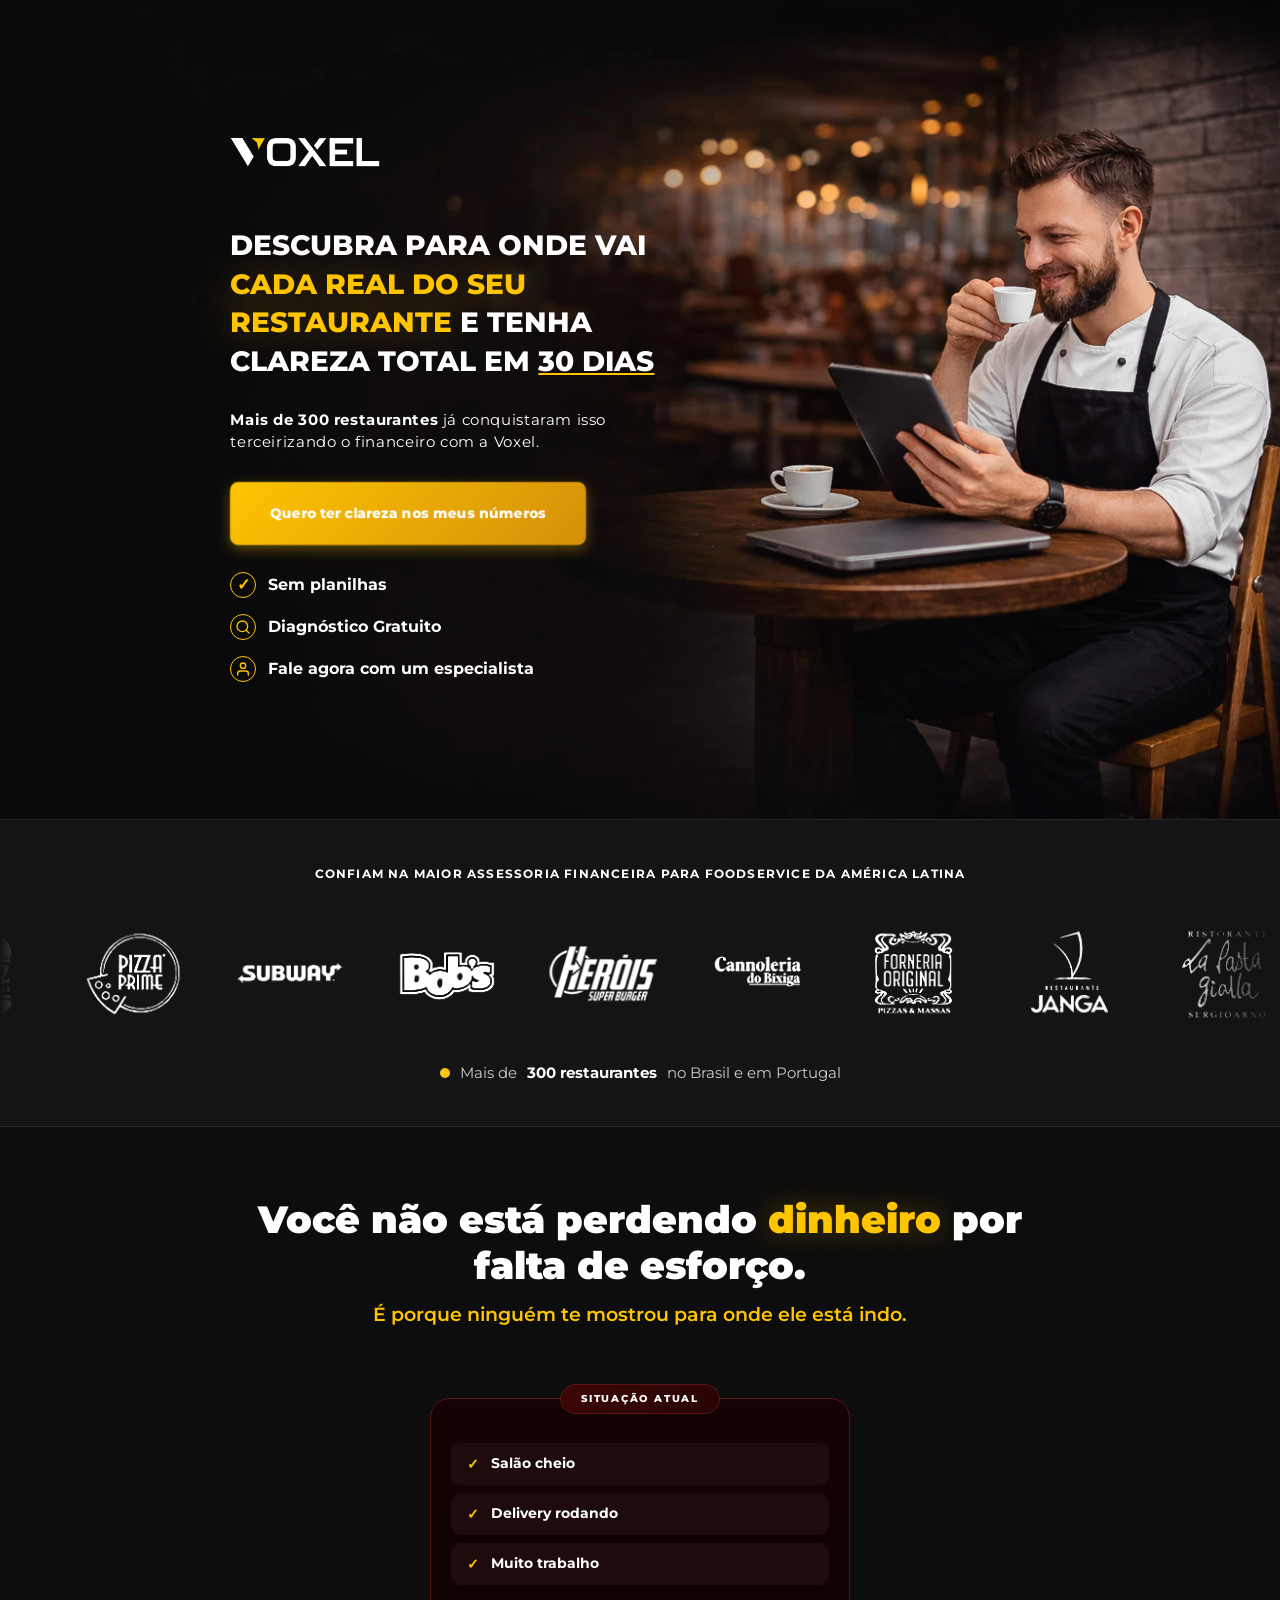
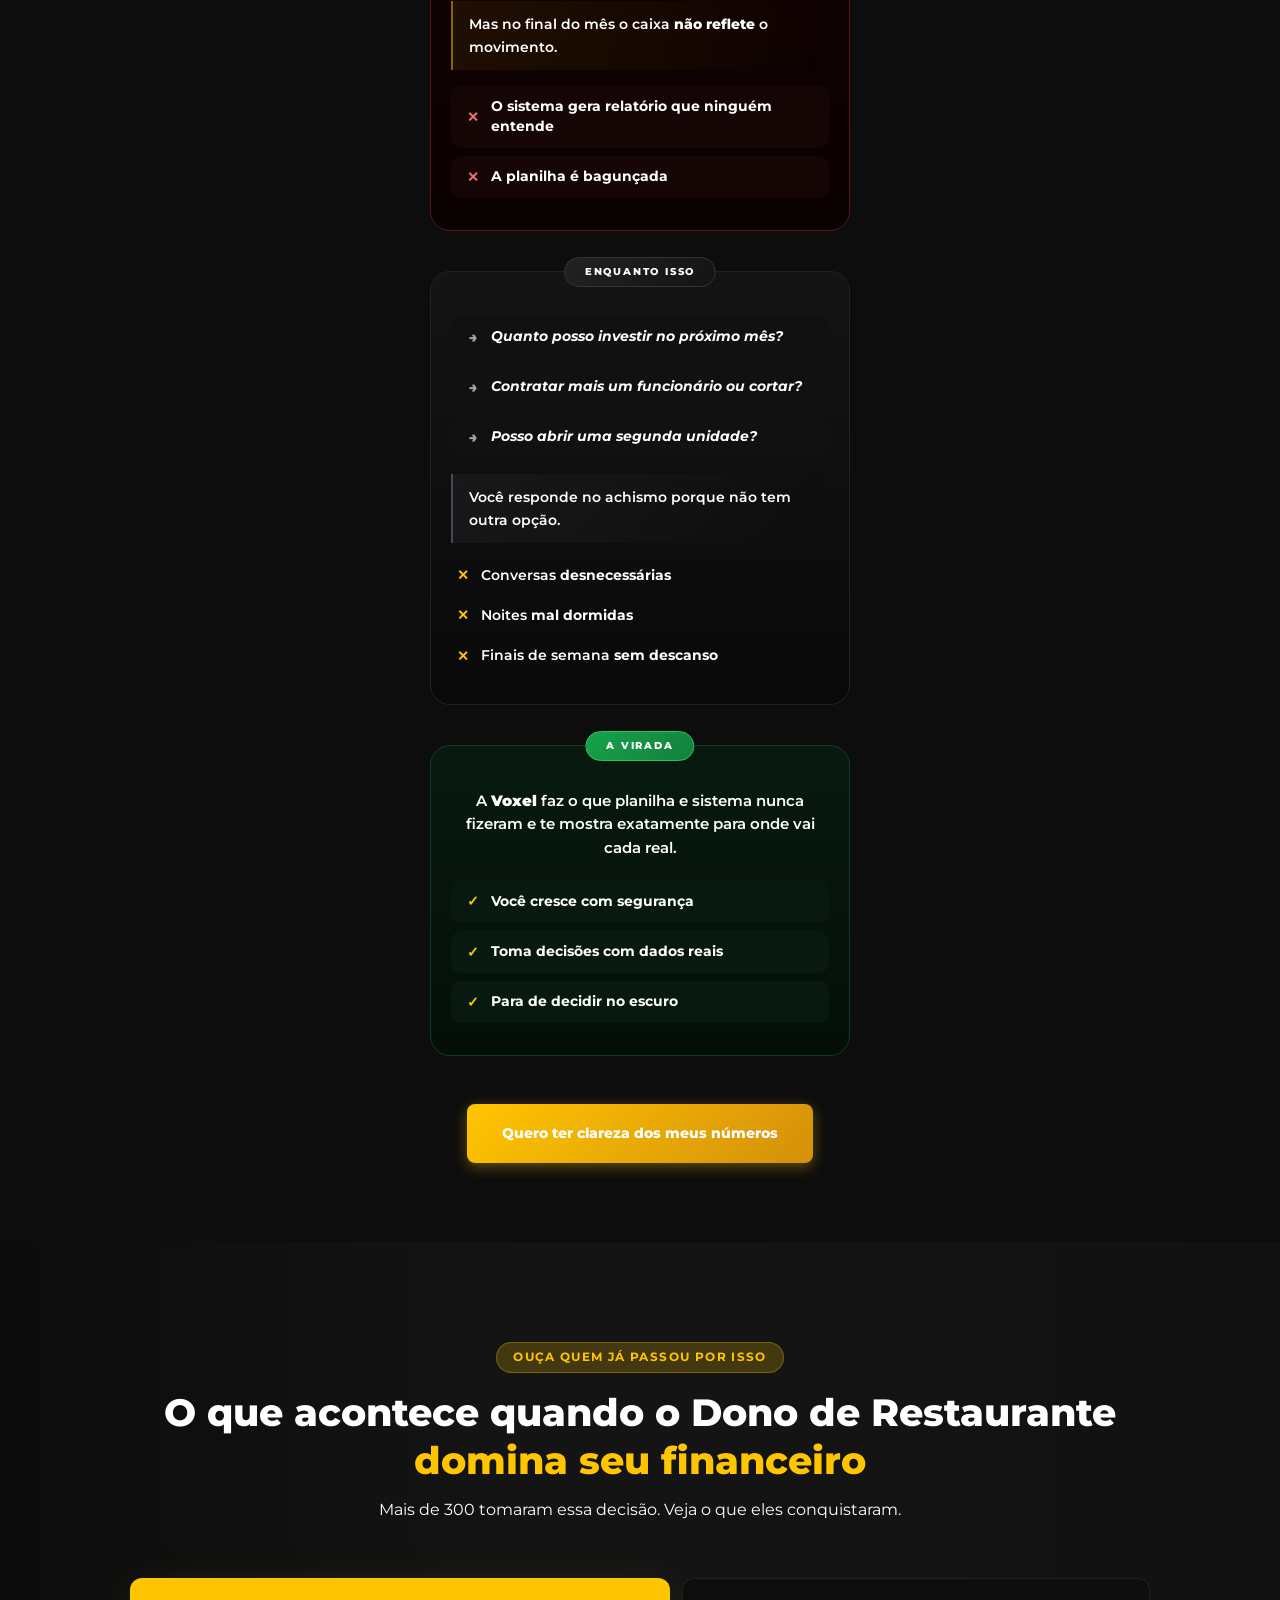
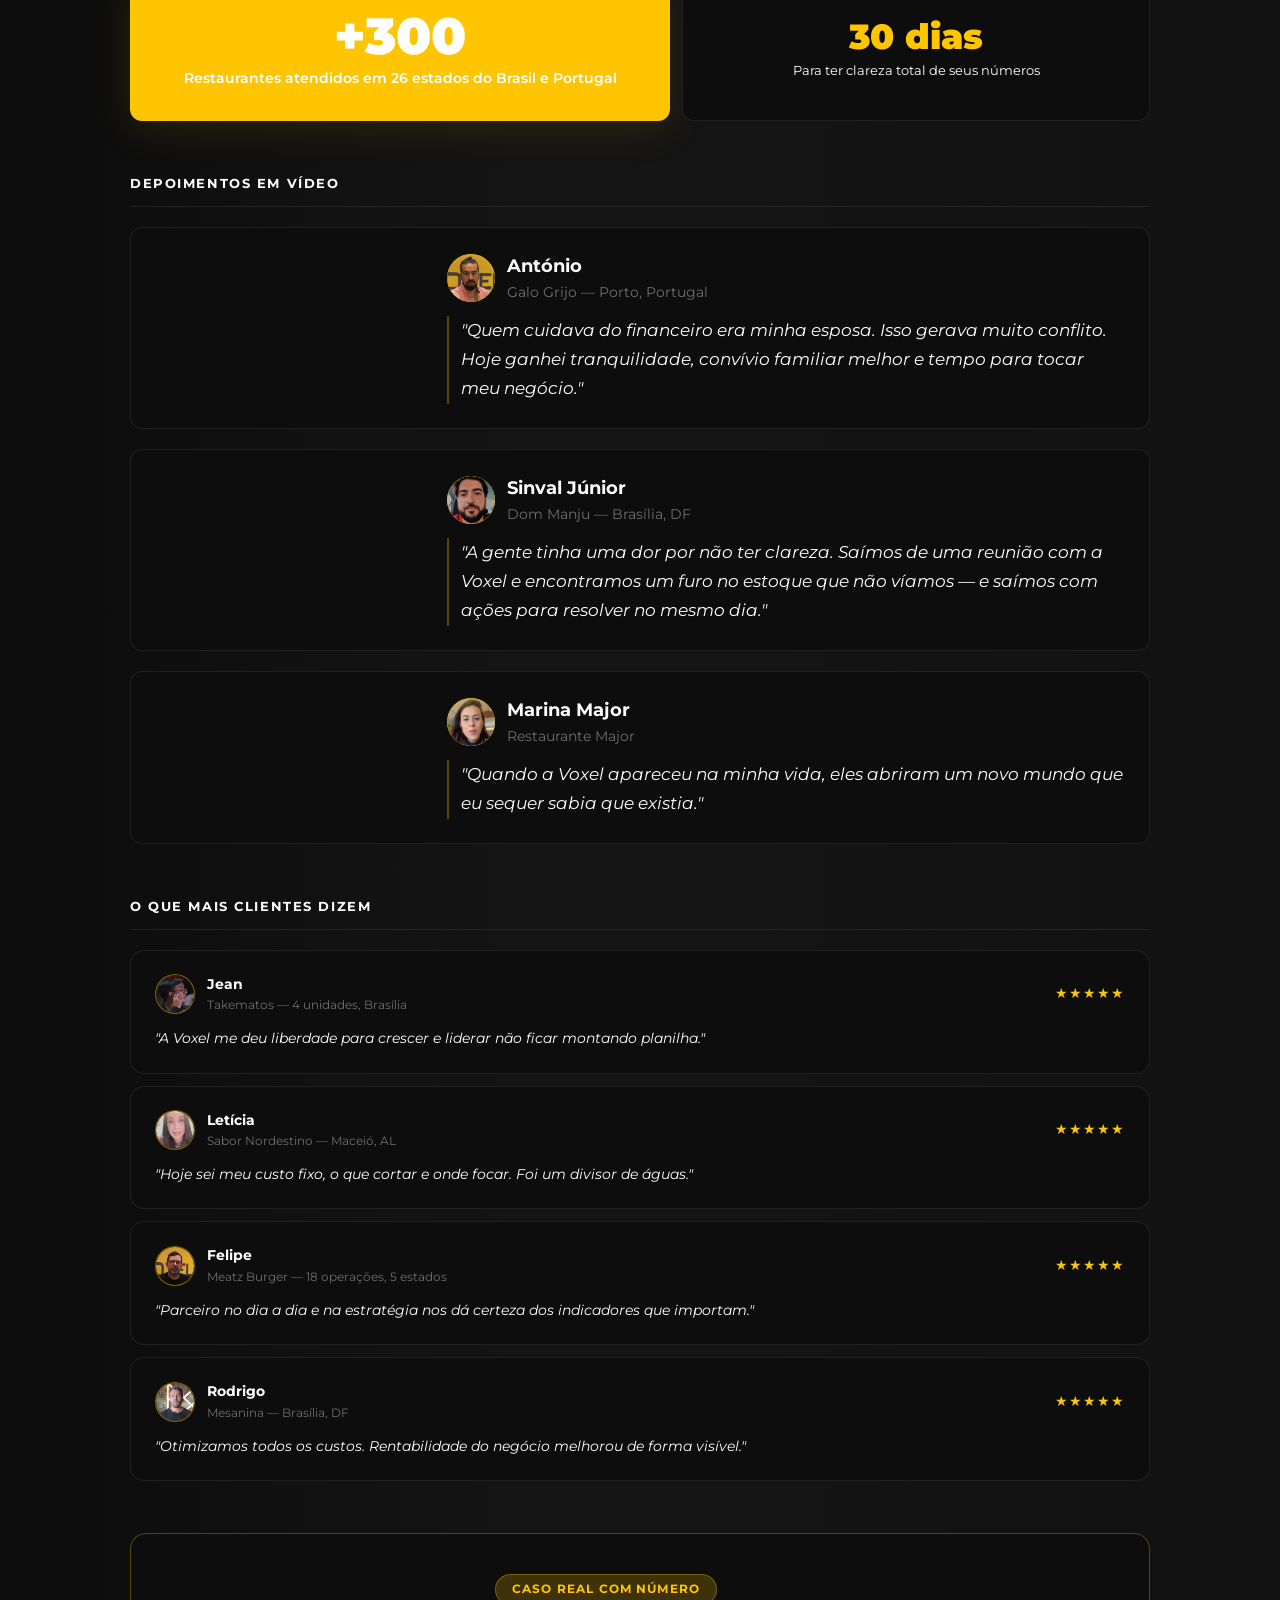
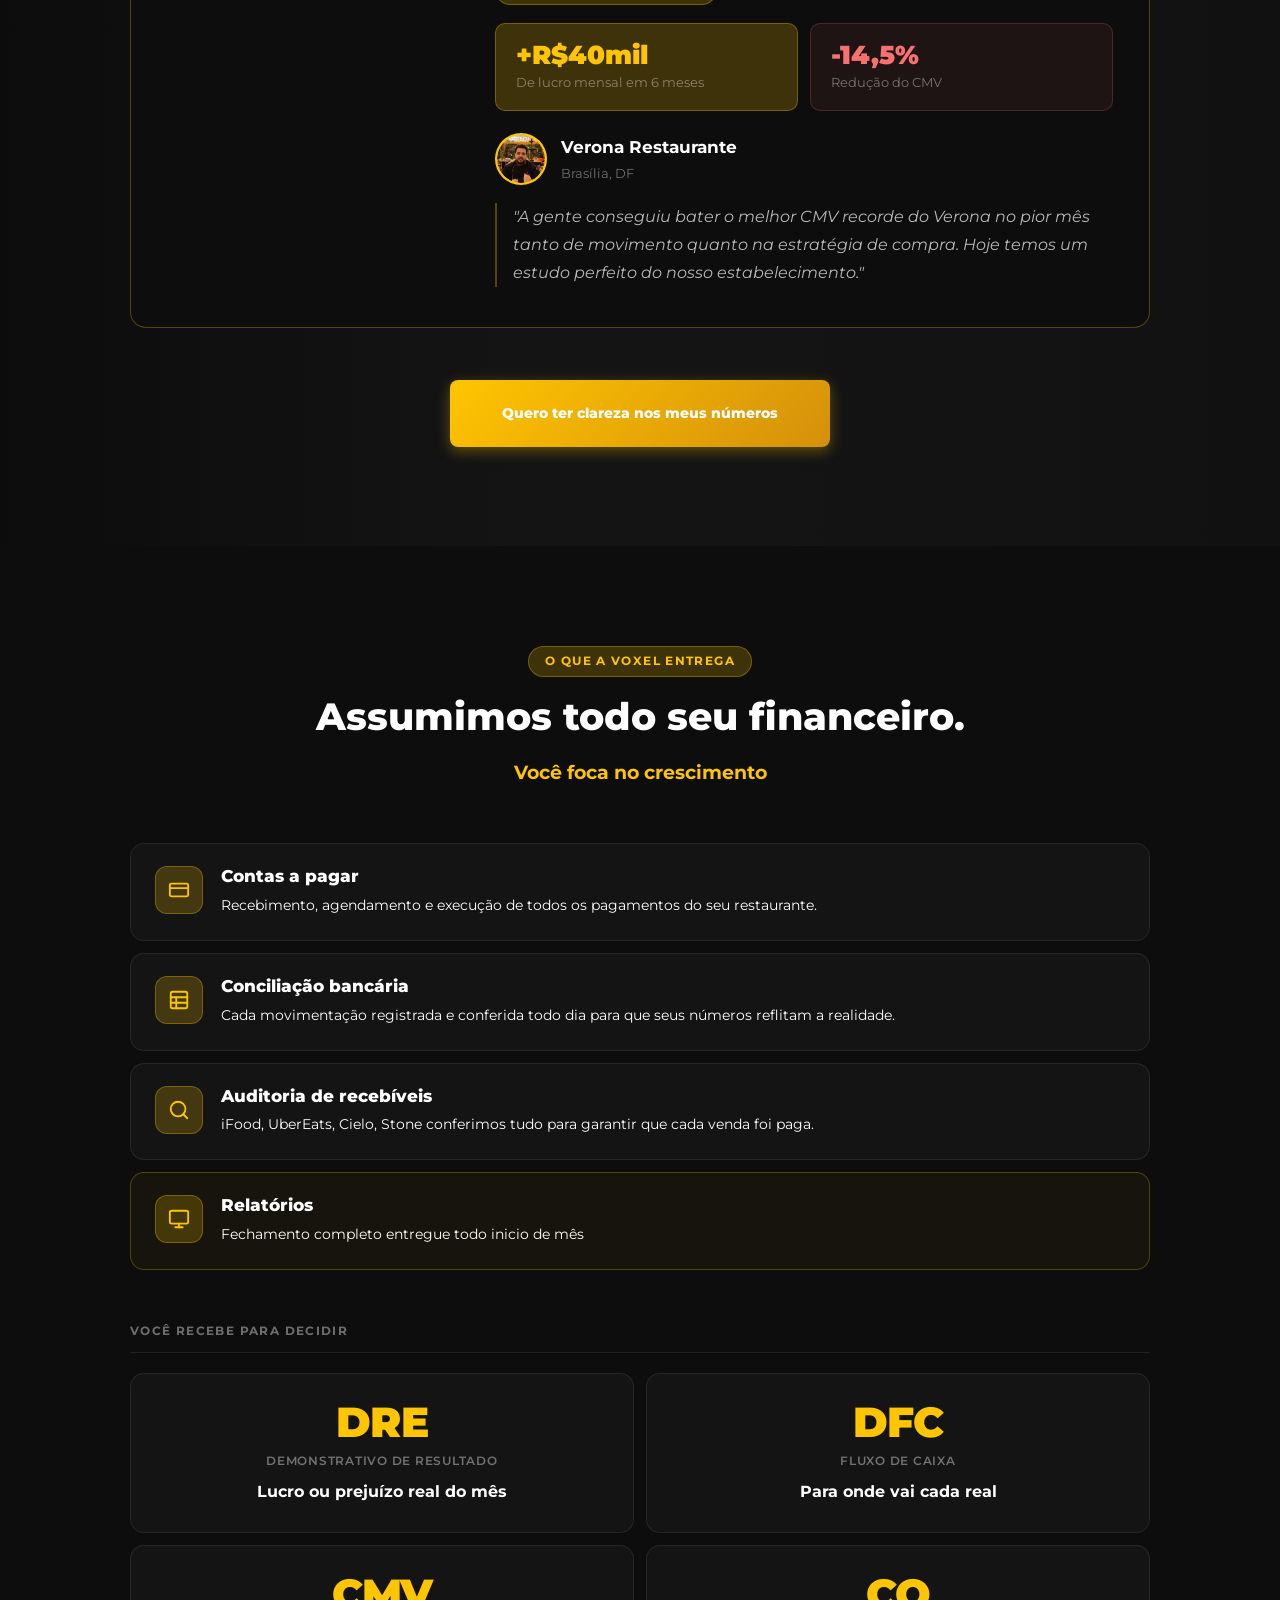
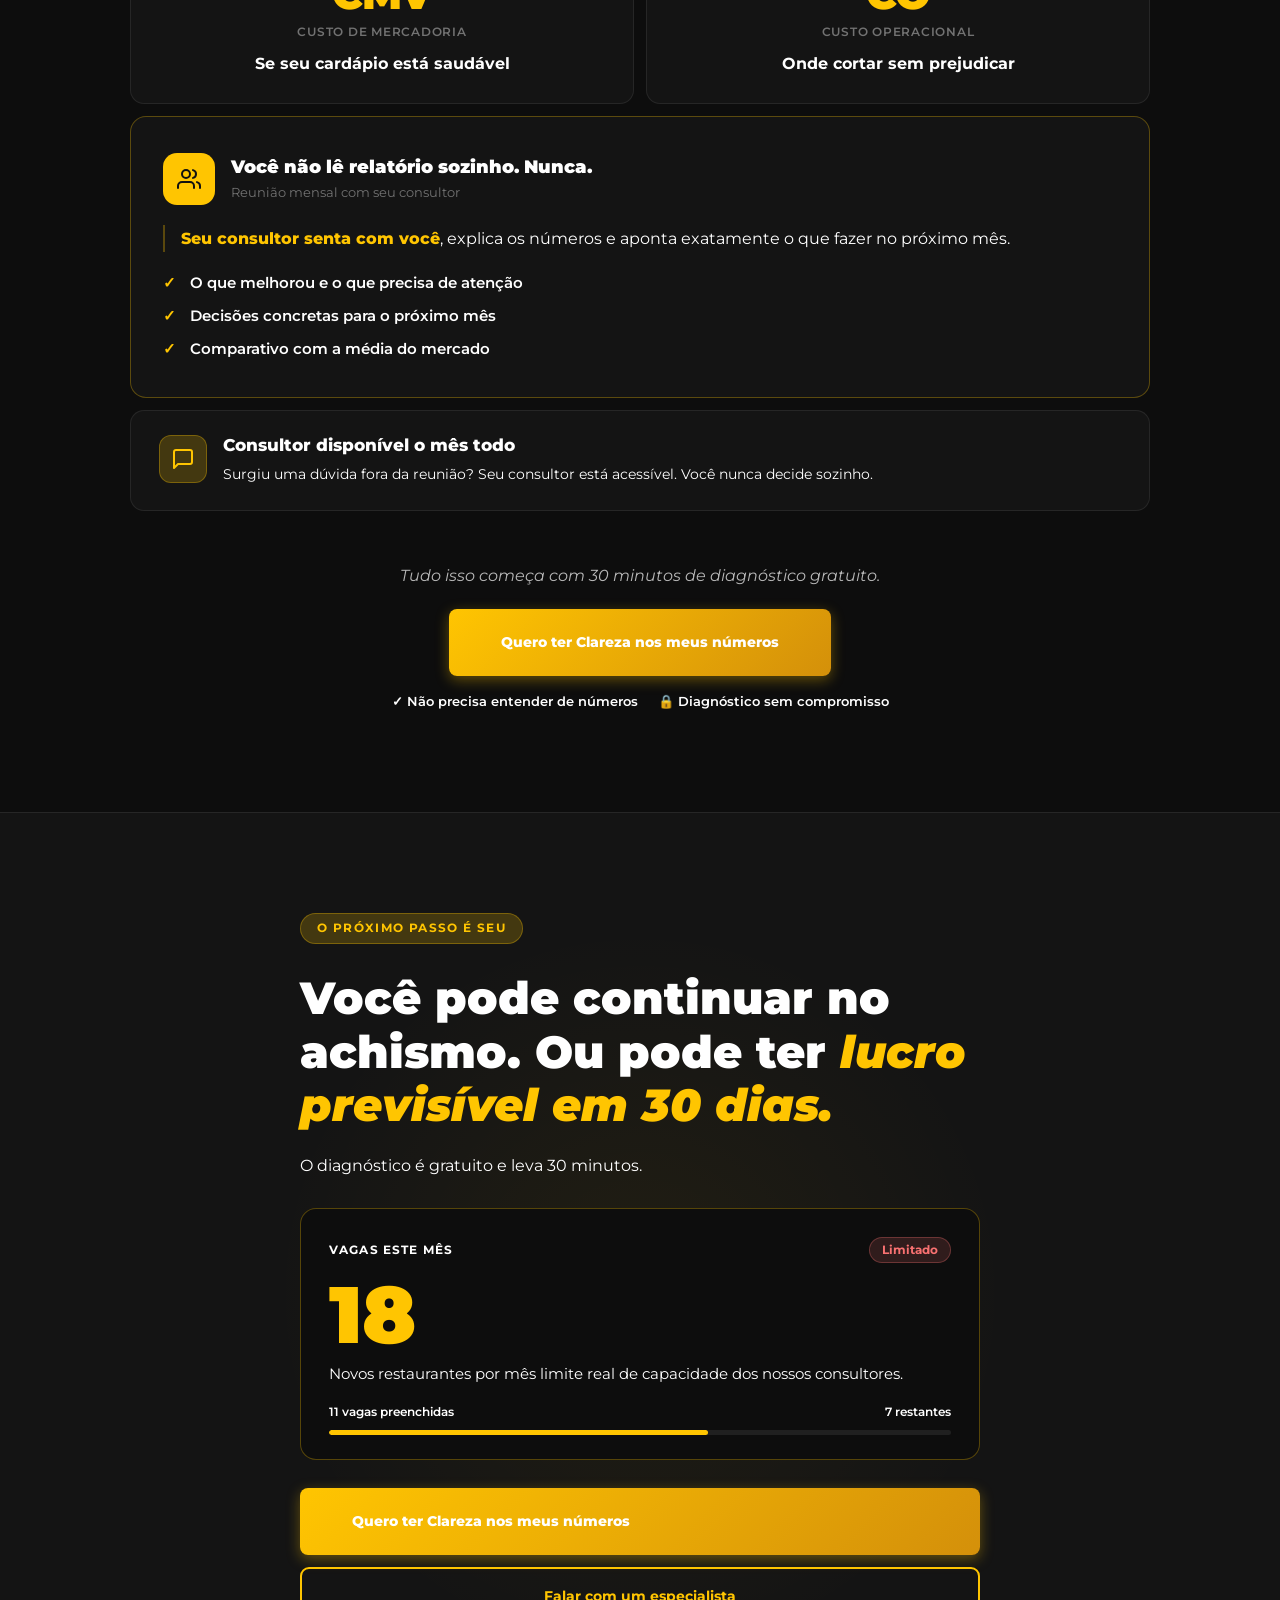
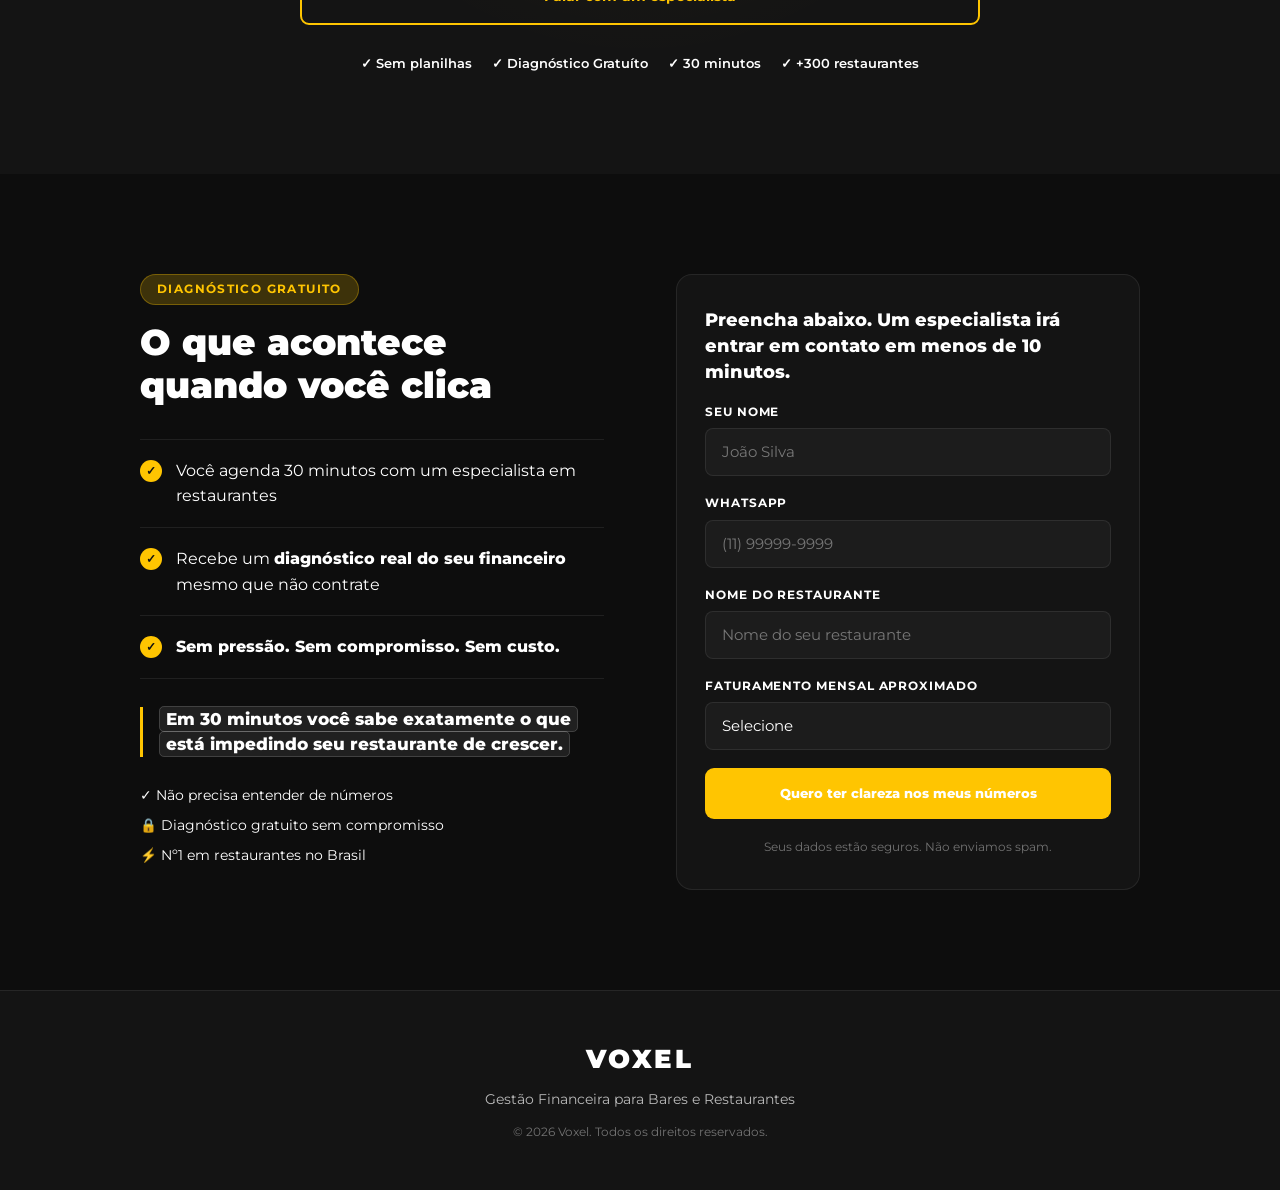
==== index.html @ 2ffe3c44 "Initial commit - Voxel landing page Landing page para gestão financeira de restaurantes com GTM, dat" ====
<!DOCTYPE html>
<html lang="pt-BR">

<head>
  <meta charset="UTF-8">
  <meta name="viewport" content="width=device-width, initial-scale=1.0">
  <title>Voxel - Gestão Financeira para Restaurantes</title>
  <meta name="description"
    content="Descubra para onde vai cada real do seu restaurante e tenha lucro previsível em 30 dias.">

  <!-- PERF: preconnect — avisa o browser antes de precisar das origens -->
  <link rel="preconnect" href="https://fonts.googleapis.com">
  <link rel="preconnect" href="https://fonts.gstatic.com" crossorigin>
  <link rel="preconnect" href="https://scripts.converteai.net">
  <link rel="preconnect" href="https://images.converteai.net">
  <link rel="preconnect" href="https://cdn.converteai.net">
  <link rel="preconnect" href="https://vt-h-1.b-cdn.net">

  <link rel="stylesheet" href="index.css">

  <!-- PERF: fonte fora do caminho crítico (não bloqueia render) -->
  <link rel="preload"
    href="https://fonts.googleapis.com/css2?family=Montserrat:wght@400;500;600;700;800;900&display=swap" as="style"
    onload="this.onload=null;this.rel='stylesheet'">
  <noscript>
    <link rel="stylesheet"
      href="https://fonts.googleapis.com/css2?family=Montserrat:wght@400;500;600;700;800;900&display=swap">
  </noscript>
  <!-- Google Tag Manager -->
  <script>(function(w,d,s,l,i){w[l]=w[l]||[];w[l].push({'gtm.start':
  new Date().getTime(),event:'gtm.js'});var f=d.getElementsByTagName(s)[0],
  j=d.createElement(s),dl=l!='dataLayer'?'&l='+l:'';j.async=true;j.src=
  'https://www.googletagmanager.com/gtm.js?id='+i+dl;f.parentNode.insertBefore(j,f);
  })(window,document,'script','dataLayer','GTM-WM8GT949');</script>
  <!-- End Google Tag Manager -->
</head>

<body>
  <!-- Google Tag Manager (noscript) -->
  <noscript><iframe src="https://www.googletagmanager.com/ns.html?id=GTM-WM8GT949"
  height="0" width="0" style="display:none;visibility:hidden"></iframe></noscript>
  <!-- End Google Tag Manager (noscript) -->

  <!-- Modal de Sucesso -->
  <div class="modal-sucesso" id="modal-sucesso">
    <div class="modal-sucesso__card">
      <div class="modal-sucesso__ico">✓</div>
      <h2 class="modal-sucesso__titulo">Envio concluído!</h2>
      <p class="modal-sucesso__msg">Seus dados foram enviados com sucesso.<br>Um especialista entrará em contato em menos de 10 minutos.</p>
      <button class="modal-sucesso__btn" id="modal-sucesso-fechar">Entendido</button>
    </div>
  </div>

  <!-- ============================================================
       DOBRA 1 — HERO
       ============================================================ -->
  <section class="hero" id="hero">
    <div class="hero__inner">
      <div class="hero__content">

        <img src="image/logo-voxel.webp" alt="Voxel" class="hero__logo" width="175" height="36" fetchpriority="high"
          loading="eager">

        <h1 class="hero__headline">
          DESCUBRA PARA ONDE VAI <span class="hero__headline--gold">CADA REAL DO SEU RESTAURANTE</span> E TENHA
          CLAREZA TOTAL EM <u style="text-decoration-color: var(--gold);">30 DIAS</u>


        </h1>

        <p class="hero__proof">
          <strong>Mais de 300 restaurantes</strong> já conquistaram isso
          terceirizando o financeiro com a Voxel.
        </p>

        <a href="#form" class="hero__cta" id="hero-cta">
          Quero ter clareza nos meus números</a>

        <ul class="hero__bullets">
          <li class="hero__bullet hero__bullet--check">
            <span class="hero__bullet-icon">✓</span>
            Sem planilhas
          </li>
          <li class="hero__bullet">
            <span class="hero__bullet-icon">
              <svg width="16" height="16" viewBox="0 0 24 24" fill="none" stroke="currentColor" stroke-width="2"
                stroke-linecap="round" stroke-linejoin="round">
                <circle cx="11" cy="11" r="8" />
                <line x1="21" y1="21" x2="16.65" y2="16.65" />
              </svg>
            </span>
            Diagnóstico Gratuito
          </li>
          <li class="hero__bullet">
            <span class="hero__bullet-icon">
              <svg width="16" height="16" viewBox="0 0 24 24" fill="none" stroke="currentColor" stroke-width="2"
                stroke-linecap="round" stroke-linejoin="round">
                <path d="M20 21v-2a4 4 0 0 0-4-4H8a4 4 0 0 0-4 4v2" />
                <circle cx="12" cy="7" r="4" />
              </svg>
            </span>
            Fale agora com um especialista
          </li>
        </ul>

      </div>
      <div class="hero__image-col" aria-hidden="true"></div>
    </div>
  </section>

  <!-- ============================================================
       LOGOS BAR — Scroll infinito
       ============================================================ -->
  <section class="logos-bar">
    <p class="logos-bar__label">Confiam na maior assessoria financeira para Foodservice da América latina</p>
    <div class="logos-tape">
      <div class="logos-tape__track" id="logoTrack">
        <div class="logos-tape__item"><img src="image/Logo - Meatz Burguer.webp" alt="Meatz Burguer" width="110" height="110"
            loading="lazy" decoding="async"></div>
        <div class="logos-tape__item"><img src="image/Logo - Pizza Prime.webp" alt="Pizza Prime" width="110" height="110"
            loading="lazy" decoding="async"></div>
        <div class="logos-tape__item"><img src="image/Logo - Subway.webp" alt="Subway" width="110" height="110" loading="lazy"
            decoding="async"></div>
        <div class="logos-tape__item"><img src="image/Logo - Bob´s.webp" alt="Bob's" width="110" height="110" loading="lazy"
            decoding="async"></div>
        <div class="logos-tape__item"><img src="image/Logo - Herois Burguer.webp" alt="Heróis Burguer" width="110" height="110"
            loading="lazy" decoding="async"></div>
        <div class="logos-tape__item"><img src="image/Logo - Cannoleria do Bixiga.webp" alt="Cannoleria do Bixiga" width="110"
            height="110" loading="lazy" decoding="async"></div>
        <div class="logos-tape__item"><img src="image/Logo - Forneria Original.webp" alt="Forneria Original" width="110"
            height="110" loading="lazy" decoding="async"></div>
        <div class="logos-tape__item"><img src="image/Logo - Janga.webp" alt="Janga" width="110" height="110" loading="lazy"
            decoding="async"></div>
        <div class="logos-tape__item"><img src="image/Logo - La pasta Gialla.webp" alt="La Pasta Gialla" width="110"
            height="110" loading="lazy" decoding="async"></div>
        <div class="logos-tape__item"><img src="image/Logo - Mirá.webp" alt="Mirá" width="110" height="110" loading="lazy"
            decoding="async"></div>
        <div class="logos-tape__item"><img src="image/Logo - Outros 500.webp" alt="Outros 500" width="110" height="110"
            loading="lazy" decoding="async"></div>
        <div class="logos-tape__item"><img src="image/Logo - QCB.webp" alt="QCB" width="110" height="110" loading="lazy"
            decoding="async"></div>
      </div>
    </div>
    <p class="pulse-stat">
      <span class="pulse-dot"></span>
      Mais de <strong>300 restaurantes</strong> no Brasil e em Portugal
    </p>
  </section>

  <script>
    (function () {
      const track = document.getElementById('logoTrack');
      if (!track) return;
      track.innerHTML += track.innerHTML;
      let pos = 0;
      const speed = 0.5;
      const halfWidth = track.scrollWidth / 2;
      function animate() {
        pos += speed;
        if (pos >= halfWidth) pos = 0;
        track.style.transform = 'translateX(-' + pos + 'px)';
        requestAnimationFrame(animate);
      }
      animate();
    })();
  </script>

  <!-- ============================================================
       DOBRA 2 — DOR
       ============================================================ -->
  <section class="dor" id="dor">
    <div class="wrap">

      <h2 class="dor__headline reveal">
        Você não está perdendo <span class="dor__headline--gold">dinheiro</span> por falta de esforço.
        <span class="dor__headline--sub">É porque ninguém te mostrou para onde ele está indo.</span>
      </h2>

      <div class="dor__cards-wrap">

        <div class="dor__card dor__card--problema reveal">
          <div class="dor__card-badge">Situação atual</div>
          <div class="dor__card-items">
            <div class="dor__card-item dor__card-item--green">
              <i class="ico">✓</i><span>Salão <strong>cheio</strong></span>
            </div>
            <div class="dor__card-item dor__card-item--green">
              <i class="ico">✓</i><span>Delivery <strong>rodando</strong></span>
            </div>
            <div class="dor__card-item dor__card-item--green">
              <i class="ico">✓</i><span>Muito <strong>trabalho</strong></span>
            </div>
          </div>
          <p class="dor__card-text">Mas no final do mês o caixa <strong>não reflete</strong> o movimento.</p>
          <div class="dor__card-items">
            <div class="dor__card-item dor__card-item--red">
              <i class="ico ico--red">✕</i><span>O sistema gera relatório que ninguém entende</span>
            </div>
            <div class="dor__card-item dor__card-item--red">
              <i class="ico ico--red">✕</i><span>A planilha é bagunçada</span>
            </div>
          </div>
        </div>

        <div class="dor__card dor__card--cinza reveal">
          <div class="dor__card-badge">Enquanto isso</div>
          <div class="dor__card-items">
            <div class="dor__card-item dor__card-item--dark">
              <i class="ico ico--gray">→</i><span>Quanto <strong>posso investir</strong> no próximo mês?</span>
            </div>
            <div class="dor__card-item dor__card-item--dark">
              <i class="ico ico--gray">→</i><span><strong>Contratar</strong> mais um funcionário ou
                <strong>cortar</strong>?</span>
            </div>
            <div class="dor__card-item dor__card-item--dark">
              <i class="ico ico--gray">→</i><span>Posso abrir uma <strong>segunda unidade</strong>?</span>
            </div>
          </div>
          <p class="dor__card-text">Você responde no achismo porque não tem outra opção.</p>
          <div class="dor__card-items">
            <div class="dor__card-item dor__card-item--ghost">
              <i class="ico">✕</i><span>Conversas <strong>desnecessárias</strong></span>
            </div>
            <div class="dor__card-item dor__card-item--ghost">
              <i class="ico">✕</i><span>Noites <strong>mal dormidas</strong></span>
            </div>
            <div class="dor__card-item dor__card-item--ghost">
              <i class="ico">✕</i><span>Finais de semana <strong>sem descanso</strong></span>
            </div>
          </div>
        </div>

        <div class="dor__card dor__card--virada reveal">
          <div class="dor__card-badge dor__card-badge--green">A Virada</div>
          <p class="dor__card-text--virada">A <strong>Voxel</strong> faz o que planilha e sistema nunca fizeram e te
            mostra exatamente para onde vai cada real.</p>
          <div class="dor__card-items">
            <div class="dor__card-item dor__card-item--gold">
              <i class="ico">✓</i><span>Você cresce <strong>com segurança</strong></span>
            </div>
            <div class="dor__card-item dor__card-item--gold">
              <i class="ico">✓</i><span>Toma decisões com <strong>dados reais</strong></span>
            </div>
            <div class="dor__card-item dor__card-item--gold">
              <i class="ico">✓</i><span>Para de <strong>decidir no escuro</strong></span>
            </div>
          </div>
        </div>

      </div>

      <div class="dor__cta-wrap reveal">
        <a href="#form" class="cta-gold">Quero ter clareza dos meus números</a>
      </div>

    </div>
  </section>

  <!-- ============================================================
       DOBRA 3 — PROVA SOCIAL
       ============================================================ -->
  <section class="prova" id="prova">
    <div class="wrap">

      <div class="sec-hd reveal">
        <p class="sec-eyebrow">Ouça quem já passou por isso</p>
        <h2 class="sec-title">O que acontece quando o Dono de Restaurante <em>domina seu financeiro</em></h2>
        <p class="prova__sub">Mais de 300 tomaram essa decisão. Veja o que eles conquistaram.</p>
      </div>

      <div class="prova__stats reveal">
        <div class="prova__stat2">
          <span class="prova__stat-num">+300</span>
          <span class="prova__stat-label">Restaurantes atendidos em 26 estados do Brasil e Portugal</span>
        </div>
        <div class="prova__stat-row">
          <div class="prova__stat" style="grid-column: 1 / -1;">
            <span class="prova__stat-num">30 dias</span>
            <span class="prova__stat-label">Para ter clareza total de seus números</span>
          </div>
        </div>
      </div>

      <p class="prova__section-label reveal">Depoimentos em vídeo</p>

      <div class="prova__videos">

        <div class="pvideo reveal">
          <div class="pvideo__inner">
            <div class="pvideo__video-col">
              <vturb-smartplayer id="vid-69b1cc21faf9397e232e2bee"
                style="display: block; width: 100%;"></vturb-smartplayer>
              <script type="text/javascript">
                var s = document.createElement("script");
                s.src = "https://scripts.converteai.net/a185c488-7371-4c95-b8a1-96cebf9b0f98/players/69b1cc21faf9397e232e2bee/v4/player.js",
                  s.async = !0, document.head.appendChild(s);
              </script>
            </div>
            <div class="pvideo__body">
              <div class="pvideo__auth">
                <div class="pvideo__av"><img src="image/Antonio.webp" alt="António" width="48" height="48" loading="lazy"
                    decoding="async"></div>
                <div>
                  <strong>António</strong>
                  <span>Galo Grijo — Porto, Portugal</span>
                </div>
              </div>
              <blockquote class="pvideo__quote">
                "Quem cuidava do financeiro era minha esposa. Isso gerava muito conflito. Hoje ganhei tranquilidade,
                convívio familiar melhor e tempo para tocar meu negócio."
              </blockquote>
            </div>
          </div>
        </div>

        <div class="pvideo reveal">
          <div class="pvideo__inner">
            <div class="pvideo__video-col">
              <vturb-smartplayer id="vid-69b1d3b0ee2947d3ff28669d"
                style="display: block; width: 100%;"></vturb-smartplayer>
              <script type="text/javascript">
                var s = document.createElement("script");
                s.src = "https://scripts.converteai.net/a185c488-7371-4c95-b8a1-96cebf9b0f98/players/69b1d3b0ee2947d3ff28669d/v4/player.js",
                  s.async = !0, document.head.appendChild(s);
              </script>
            </div>
            <div class="pvideo__body">
              <div class="pvideo__auth">
                <div class="pvideo__av"><img src="image/Sinval.webp" alt="Sinval" width="48" height="48" loading="lazy"
                    decoding="async"></div>
                <div>
                  <strong>Sinval Júnior</strong>
                  <span>Dom Manju — Brasília, DF</span>
                </div>
              </div>
              <blockquote class="pvideo__quote">
                "A gente tinha uma dor por não ter clareza. Saímos de uma reunião com a Voxel e encontramos um furo no
                estoque que não víamos — e saímos com ações para resolver no mesmo dia."
              </blockquote>
            </div>
          </div>
        </div>

        <div class="pvideo reveal">
          <div class="pvideo__inner">
            <div class="pvideo__video-col">
              <vturb-smartplayer id="vid-69b1cbe3a10d9a398ab7a83c"
                style="display: block; width: 100%;"></vturb-smartplayer>
              <script type="text/javascript">
                var s = document.createElement("script");
                s.src = "https://scripts.converteai.net/a185c488-7371-4c95-b8a1-96cebf9b0f98/players/69b1cbe3a10d9a398ab7a83c/v4/player.js",
                  s.async = !0, document.head.appendChild(s);
              </script>
            </div>
            <div class="pvideo__body">
              <div class="pvideo__auth">
                <div class="pvideo__av"><img src="image/Marina.webp" alt="Marina" width="48" height="48" loading="lazy"
                    decoding="async"></div>
                <div>
                  <strong>Marina Major</strong>
                  <span>Restaurante Major</span>
                </div>
              </div>
              <blockquote class="pvideo__quote">
                "Quando a Voxel apareceu na minha vida, eles abriram um novo mundo que eu sequer sabia que existia."
              </blockquote>
            </div>
          </div>
        </div>

      </div>

      <p class="prova__section-label reveal">O que mais clientes dizem</p>

      <div class="prova__cards">

        <div class="pcard reveal">
          <div class="pcard__top">
            <div class="pcard__auth">
              <div class="pcard__av"><img src="image/Jean.webp" alt="Jean" width="40" height="40" loading="lazy"
                  decoding="async"></div>
              <div>
                <strong>Jean</strong>
                <span>Takematos — 4 unidades, Brasília</span>
              </div>
            </div>
            <div class="pcard__stars">★★★★★</div>
          </div>
          <p class="pcard__txt">"A Voxel me deu liberdade para crescer e liderar não ficar montando planilha."</p>
        </div>

        <div class="pcard reveal">
          <div class="pcard__top">
            <div class="pcard__auth">
              <div class="pcard__av"><img src="image/leticia.webp" alt="Letícia" width="40" height="40" loading="lazy"
                  decoding="async"></div>
              <div>
                <strong>Letícia</strong>
                <span>Sabor Nordestino — Maceió, AL</span>
              </div>
            </div>
            <div class="pcard__stars">★★★★★</div>
          </div>
          <p class="pcard__txt">"Hoje sei meu custo fixo, o que cortar e onde focar. Foi um divisor de águas."</p>
        </div>

        <div class="pcard reveal">
          <div class="pcard__top">
            <div class="pcard__auth">
              <div class="pcard__av"><img src="image/Felipe.webp" alt="Felipe" width="40" height="40" loading="lazy"
                  decoding="async"></div>
              <div>
                <strong>Felipe</strong>
                <span>Meatz Burger — 18 operações, 5 estados</span>
              </div>
            </div>
            <div class="pcard__stars">★★★★★</div>
          </div>
          <p class="pcard__txt">"Parceiro no dia a dia e na estratégia nos dá certeza dos indicadores que importam."</p>
        </div>

        <div class="pcard reveal">
          <div class="pcard__top">
            <div class="pcard__auth">
              <div class="pcard__av"><img src="image/Rodrigo.webp" alt="Rodrigo" width="40" height="40" loading="lazy"
                  decoding="async"></div>
              <div>
                <strong>Rodrigo</strong>
                <span>Mesanina — Brasília, DF</span>
              </div>
            </div>
            <div class="pcard__stars">★★★★★</div>
          </div>
          <p class="pcard__txt">"Otimizamos todos os custos. Rentabilidade do negócio melhorou de forma visível."</p>
        </div>

      </div>

      <div class="caso-real reveal">
        <div class="caso-real__video-col">
          <vturb-smartplayer id="vid-69b2380a46625199476510ea" style="display: block; width: 100%;"></vturb-smartplayer>
          <script type="text/javascript">
            var s = document.createElement("script");
            s.src = "https://scripts.converteai.net/a185c488-7371-4c95-b8a1-96cebf9b0f98/players/69b2380a46625199476510ea/v4/player.js",
              s.async = !0, document.head.appendChild(s);
          </script>
        </div>
        <div class="caso-real__body">
          <div class="caso-real__badge">Caso real com número</div>
          <div class="caso-real__row">
            <div class="caso-real__mini caso-real__mini--gold">
              <span>+R$40mil</span>
              <small>De lucro mensal em 6 meses</small>
            </div>
            <div class="caso-real__mini caso-real__mini--red">
              <span>-14,5%</span>
              <small>Redução do CMV</small>
            </div>
          </div>
          <div class="caso-real__auth">
            <div class="caso-real__av">
              <img src="image/Verona.webp" alt="Verona Restaurante" width="52" height="52" loading="lazy" decoding="async">
            </div>
            <div>
              <strong>Verona Restaurante</strong>
              <span>Brasília, DF</span>
            </div>
          </div>
          <blockquote class="caso-real__quote">
            "A gente conseguiu bater o melhor CMV recorde do Verona no pior mês tanto de movimento quanto na
            estratégia de compra. Hoje temos um estudo perfeito do nosso estabelecimento."
          </blockquote>
        </div>
      </div>

      <div class="sec-cta reveal">
        <a href="#form" class="cta-gold cta-gold--big">Quero ter clareza nos meus números</a>
      </div>

    </div>
  </section>

  <!-- ============================================================
       DOBRA 4 — PROPOSTA DE VALOR
       ============================================================ -->
  <section class="valor" id="valor">
    <div class="wrap">

      <div class="sec-hd reveal">
        <p class="sec-eyebrow">O que a Voxel entrega</p>
        <h2 class="sec-title">Assumimos todo seu financeiro.</h2>
        <p class="valor__sub">Você foca no crescimento</p>
      </div>

      <div class="valor__lista reveal">
        <div class="vlista__item">
          <div class="vlista__ico">
            <svg width="22" height="22" viewBox="0 0 24 24" fill="none" stroke="currentColor" stroke-width="2"
              stroke-linecap="round" stroke-linejoin="round">
              <rect x="2" y="5" width="20" height="14" rx="2" />
              <line x1="2" y1="10" x2="22" y2="10" />
            </svg>
          </div>
          <div class="vlista__body">
            <strong>Contas a pagar</strong>
            <p>Recebimento, agendamento e execução de todos os pagamentos do seu restaurante.</p>
          </div>
        </div>
        <div class="vlista__item">
          <div class="vlista__ico">
            <svg width="22" height="22" viewBox="0 0 24 24" fill="none" stroke="currentColor" stroke-width="2"
              stroke-linecap="round" stroke-linejoin="round">
              <rect x="3" y="3" width="18" height="18" rx="2" />
              <line x1="3" y1="9" x2="21" y2="9" />
              <line x1="3" y1="15" x2="21" y2="15" />
              <line x1="9" y1="9" x2="9" y2="21" />
            </svg>
          </div>
          <div class="vlista__body">
            <strong>Conciliação bancária</strong>
            <p>Cada movimentação registrada e conferida todo dia para que seus números reflitam a realidade.</p>
          </div>
        </div>
        <div class="vlista__item">
          <div class="vlista__ico">
            <svg width="22" height="22" viewBox="0 0 24 24" fill="none" stroke="currentColor" stroke-width="2"
              stroke-linecap="round" stroke-linejoin="round">
              <circle cx="11" cy="11" r="8" />
              <line x1="21" y1="21" x2="16.65" y2="16.65" />
            </svg>
          </div>
          <div class="vlista__body">
            <strong>Auditoria de recebíveis</strong>
            <p>iFood, UberEats, Cielo, Stone conferimos tudo para garantir que cada venda foi paga.</p>
          </div>
        </div>
        <div class="vlista__item vlista__item--destaque">
          <div class="vlista__ico">
            <svg width="22" height="22" viewBox="0 0 24 24" fill="none" stroke="currentColor" stroke-width="2"
              stroke-linecap="round" stroke-linejoin="round">
              <rect x="2" y="3" width="20" height="14" rx="2" />
              <line x1="8" y1="21" x2="16" y2="21" />
              <line x1="12" y1="17" x2="12" y2="21" />
            </svg>
          </div>
          <div class="vlista__body">
            <strong>Relatórios</strong>
            <p>Fechamento completo entregue todo inicio de mês</p>
          </div>
        </div>
      </div>

      <p class="valor__section-label reveal">Você recebe para decidir</p>

      <div class="valor__grid stagger">
        <div class="vcard reveal">
          <div class="vcard__sigla">DRE</div>
          <div class="vcard__label">Demonstrativo de Resultado</div>
          <div class="vcard__desc">Lucro ou prejuízo real do mês</div>
        </div>
        <div class="vcard reveal">
          <div class="vcard__sigla">DFC</div>
          <div class="vcard__label">Fluxo de Caixa</div>
          <div class="vcard__desc">Para onde vai cada real</div>
        </div>
        <div class="vcard reveal">
          <div class="vcard__sigla">CMV</div>
          <div class="vcard__label">Custo de Mercadoria</div>
          <div class="vcard__desc">Se seu cardápio está saudável</div>
        </div>
        <div class="vcard reveal">
          <div class="vcard__sigla">CO</div>
          <div class="vcard__label">Custo Operacional</div>
          <div class="vcard__desc">Onde cortar sem prejudicar</div>
        </div>
      </div>

      <div class="valor__reuniao reveal">
        <div class="valor__reuniao-header">
          <div class="valor__reuniao-ico">
            <svg width="24" height="24" viewBox="0 0 24 24" fill="none" stroke="currentColor" stroke-width="2"
              stroke-linecap="round" stroke-linejoin="round">
              <path d="M17 21v-2a4 4 0 0 0-4-4H5a4 4 0 0 0-4 4v2" />
              <circle cx="9" cy="7" r="4" />
              <path d="M23 21v-2a4 4 0 0 0-3-3.87" />
              <path d="M16 3.13a4 4 0 0 1 0 7.75" />
            </svg>
          </div>
          <div>
            <strong>Você não lê relatório sozinho. Nunca.</strong>
            <span>Reunião mensal com seu consultor</span>
          </div>
        </div>
        <p class="valor__reuniao-txt">
          <strong>Seu consultor senta com você</strong>, explica os números e aponta exatamente o que fazer no próximo
          mês.
        </p>
        <ul class="valor__reuniao-checks">
          <li><span class="check-gold">✓</span> O que melhorou e o que precisa de atenção</li>
          <li><span class="check-gold">✓</span> Decisões concretas para o próximo mês</li>
          <li><span class="check-gold">✓</span> Comparativo com a média do mercado</li>
        </ul>
      </div>

      <div class="valor__consultor reveal">
        <div class="valor__consultor-ico">
          <svg width="24" height="24" viewBox="0 0 24 24" fill="none" stroke="currentColor" stroke-width="2"
            stroke-linecap="round" stroke-linejoin="round">
            <path d="M21 15a2 2 0 0 1-2 2H7l-4 4V5a2 2 0 0 1 2-2h14a2 2 0 0 1 2 2z" />
          </svg>
        </div>
        <div>
          <strong>Consultor disponível o mês todo</strong>
          <p>Surgiu uma dúvida fora da reunião? Seu consultor está acessível. Você nunca decide sozinho.</p>
        </div>
      </div>

      <div class="sec-cta reveal">
        <p class="valor__cta-pre">Tudo isso começa com 30 minutos de diagnóstico gratuito.</p>
        <a href="#form" class="cta-gold cta-gold--big">Quero ter Clareza nos meus números</a>
        <div class="valor__cta-selos">
          <span>✓ Não precisa entender de números</span>
          <span>🔒 Diagnóstico sem compromisso</span>
        </div>
      </div>

    </div>
  </section>

  <!-- ============================================================
       DOBRA 5 — FECHAMENTO
       ============================================================ -->
  <section class="fechamento" id="fechamento">
    <div class="fechamento__glow" aria-hidden="true"></div>
    <div class="wrap">
      <div class="fechamento__inner reveal">

        <p class="fechamento__eyebrow">O próximo passo é seu</p>

        <h2 class="fechamento__hl">
          Você pode continuar no achismo. Ou pode ter <em>lucro previsível em 30 dias.</em>
        </h2>

        <p class="fechamento__sub">
          O diagnóstico é gratuito e leva 30 minutos.
        </p>

        <div class="fechamento__vagas">
          <div class="fechamento__vagas-header">
            <span class="fechamento__vagas-label">Vagas este mês</span>
            <span class="fechamento__vagas-badge">Limitado</span>
          </div>
          <div class="fechamento__vagas-num">18</div>
          <p class="fechamento__vagas-desc">Novos restaurantes por mês limite real de capacidade dos nossos consultores.
          </p>
          <div class="fechamento__vagas-bar-wrap">
            <div class="fechamento__vagas-bar-labels">
              <span>11 vagas preenchidas</span>
              <span>7 restantes</span>
            </div>
            <div class="fechamento__vagas-bar">
              <div class="fechamento__vagas-fill"></div>
            </div>
          </div>
        </div>

        <div class="fechamento__btns">
          <a href="#form" class="cta-gold cta-gold--big">
            Quero ter Clareza nos meus números
          </a>
          <a href="https://wa.me/5596991712835" class="cta-outline" target="_blank" rel="noopener">
            Falar com um especialista
          </a>
        </div>

        <div class="fechamento__selos">
          <span>✓ Sem planilhas</span>
          <span>✓ Diagnóstico Gratuíto</span>
          <span>✓ 30 minutos</span>
          <span>✓ +300 restaurantes</span>
        </div>

      </div>
    </div>
  </section>

  <!-- ============================================================
       DOBRA 6 — FORMULÁRIO
       ============================================================ -->
  <section class="formulario" id="form">
    <div class="wrap">
      <div class="form__inner reveal">

        <div class="form__copy">
          <p class="fechamento__eyebrow">Diagnóstico Gratuito</p>
          <h2 class="form__hl">O que acontece quando você clica</h2>

          <ul class="form__steps">
            <li>
              <span class="form__step-icon">✓</span>
              <p>Você agenda 30 minutos com um especialista em restaurantes</p>
            </li>
            <li>
              <span class="form__step-icon">✓</span>
              <p>Recebe um <strong>diagnóstico real do seu financeiro</strong> mesmo que não contrate</p>
            </li>
            <li>
              <span class="form__step-icon">✓</span>
              <p><strong>Sem pressão. Sem compromisso. Sem custo.</strong></p>
            </li>
          </ul>

          <p class="form__destaque"><span class="form__destaque-grip">
              Em 30 minutos você sabe exatamente o que está impedindo seu restaurante de crescer.</span>
          </p>

          <div class="form__selos">
            <span>✓ Não precisa entender de números</span>
            <span>🔒 Diagnóstico gratuito sem compromisso</span>
            <span>⚡ Nº1 em restaurantes no Brasil</span>
          </div>
        </div>

        <div class="form__side">
          <form class="form__box" action="#" method="POST">
            <p class="form__side-title">Preencha abaixo. Um especialista irá entrar em contato em menos de 10 minutos.
            </p>
            <div class="form__field">
              <label for="nome">Seu nome</label>
              <input type="text" id="nome" name="nome" placeholder="João Silva" required>
            </div>
            <div class="form__field">
              <label for="whatsapp">WhatsApp</label>
              <input type="tel" id="whatsapp" name="whatsapp" placeholder="(11) 99999-9999" required>
            </div>
            <div class="form__field">
              <label for="restaurante">Nome do restaurante</label>
              <input type="text" id="restaurante" name="restaurante" placeholder="Nome do seu restaurante" required>
            </div>
            <div class="form__field">
              <label for="faturamento">Faturamento mensal aproximado</label>
              <select id="faturamento" name="faturamento" required>
                <option value="" disabled selected>Selecione</option>
                <option>Até R$ 30.000</option>
                <option>R$ 30.000 – R$ 100.000</option>
                <option>R$ 100.000 – R$ 300.000</option>
                <option>Acima de R$ 300.000</option>
              </select>
            </div>
            <button type="submit" class="form__btn">
              Quero ter clareza nos meus números</button>
            <p class="form__disclaimer">Seus dados estão seguros. Não enviamos spam.</p>
          </form>
        </div>

      </div>
    </div>
  </section>

  <!-- ============================================================
       RODAPÉ
       ============================================================ -->
  <footer class="rodape">
    <div class="wrap">
      <div class="rodape__inner">
        <div class="rodape__logo-text">VOXEL</div>
        <p class="rodape__tagline">Gestão Financeira para Bares e Restaurantes</p>
        <p class="rodape__copy">© 2026 Voxel. Todos os direitos reservados.</p>
      </div>
    </div>
  </footer>

  <script>
    var obs = new IntersectionObserver(function (entries) {
      entries.forEach(function (e) {
        if (e.isIntersecting) { e.target.classList.add('visible'); obs.unobserve(e.target); }
      });
    }, { threshold: 0.1 });
    document.querySelectorAll('.reveal').forEach(function (el) { obs.observe(el); });
  </script>

  <script>
    // — Helpers —
    function getCookie(name) {
      var match = document.cookie.match(new RegExp('(^| )' + name + '=([^;]+)'));
      return match ? decodeURIComponent(match[2]) : null;
    }

    function getUrlParam(param) {
      var url = new URL(window.location.href);
      return url.searchParams.get(param) || null;
    }

    // — Captura geolocalização em background —
    var userLocation = {};
    if (navigator.geolocation) {
      navigator.geolocation.getCurrentPosition(function (pos) {
        userLocation.latitude = pos.coords.latitude;
        userLocation.longitude = pos.coords.longitude;
      }, function () {
        userLocation.latitude = null;
        userLocation.longitude = null;
      });
    }

    // — Fallback: IP geolocation via API gratuita —
    fetch('https://ipapi.co/json/')
      .then(function (r) { return r.json(); })
      .then(function (data) {
        userLocation.ip = data.ip || null;
        userLocation.city = data.city || null;
        userLocation.region = data.region || null;
        userLocation.country = data.country_name || null;
        userLocation.latitude = userLocation.latitude || data.latitude || null;
        userLocation.longitude = userLocation.longitude || data.longitude || null;
      })
      .catch(function () {});

    // — Form submit → dataLayer (dispara apenas 1x) —
    var formBox = document.querySelector('.form__box');
    var formJaEnviado = false;
    if (formBox) {
      formBox.addEventListener('submit', function (e) {
        e.preventDefault();
        if (formJaEnviado) return;
        formJaEnviado = true;

        var nome = document.getElementById('nome').value;
        var whatsapp = document.getElementById('whatsapp').value;
        var restaurante = document.getElementById('restaurante').value;
        var faturamento = document.getElementById('faturamento').value;

        // Facebook cookies
        var fbc = getCookie('_fbc') || getUrlParam('fbclid');
        var fbp = getCookie('_fbp');

        window.dataLayer = window.dataLayer || [];
        window.dataLayer.push({
          event: 'form_submit',
          form_name: 'formulario_diagnostico',
          user_data: {
            nome: nome,
            whatsapp: whatsapp,
            restaurante: restaurante,
            faturamento: faturamento
          },
          location: {
            ip: userLocation.ip || null,
            city: userLocation.city || null,
            region: userLocation.region || null,
            country: userLocation.country || null,
            latitude: userLocation.latitude || null,
            longitude: userLocation.longitude || null
          },
          facebook: {
            fbc: fbc || null,
            fbp: fbp || null
          },
          page_url: window.location.href,
          page_referrer: document.referrer || null,
          user_agent: navigator.userAgent
        });

        // Exibir modal de sucesso
        var modal = document.getElementById('modal-sucesso');
        if (modal) modal.classList.add('ativo');

        // Limpar formulário
        formBox.reset();
      });
    }

    // Fechar modal
    var btnFechar = document.getElementById('modal-sucesso-fechar');
    var modalEl = document.getElementById('modal-sucesso');
    if (btnFechar) {
      btnFechar.addEventListener('click', function () {
        modalEl.classList.remove('ativo');
      });
    }
    if (modalEl) {
      modalEl.addEventListener('click', function (e) {
        if (e.target === modalEl) modalEl.classList.remove('ativo');
      });
    }
  </script>

</body>

</html>
---- index.css ----
/* ================================================================
   VOXEL — index.css  (optimized for Lighthouse 90+)
   Design: preto | branco | amarelo #ffc501
   Fonte: Montserrat (carregada via <link> no HTML — não mais @import)
   ================================================================ */

/* ================================================================
   TOKENS
   ================================================================ */
:root {
  --gold: #ffc501;
  --gold-20: rgba(255, 197, 1, .20);
  --gold-35: rgba(255, 197, 1, .35);
  --gold-bd: rgba(255, 197, 1, .30);
  --bg: #0d0d0d;
  --bg2: #141414;
  --bg3: #1c1c1c;
  --bd: rgba(255, 255, 255, .08);
  --white: #ffffff;
  --w70: rgba(255, 255, 255, .70);
  --w40: rgba(255, 255, 255, .40);
  --font: 'Montserrat', sans-serif;
  --ease: 0.25s ease;
}

/* ================================================================
   RESET
   ================================================================ */
*,
*::before,
*::after {
  margin: 0;
  padding: 0;
  box-sizing: border-box;
}

html {
  scroll-behavior: smooth;
  -webkit-font-smoothing: antialiased;
}

body {
  font-family: var(--font);
  background: var(--bg);
  color: var(--white);
  overflow-x: hidden;
  line-height: 1.6;
}

img {
  max-width: 100%;
  height: auto;
  display: block;
}

a {
  text-decoration: none;
  color: inherit;
}

ul {
  list-style: none;
}

button {
  cursor: pointer;
  border: none;
  background: none;
  font-family: var(--font);
}

/* ── Wrapper ──────────────────────────────────────────────────── */
.wrap {
  width: 100%;
  max-width: 1100px;
  margin: 0 auto;
  padding: 0 40px;
}

/* ── Componentes de seção reutilizáveis ───────────────────────── */
.sec-hd {
  text-align: center;
  margin-bottom: 56px;
}

.sec-eyebrow {
  display: inline-block;
  background: var(--gold-20);
  color: var(--gold);
  border: 1px solid var(--gold-bd);
  font-size: .72rem;
  font-weight: 700;
  letter-spacing: .12em;
  text-transform: uppercase;
  padding: 5px 16px;
  border-radius: 999px;
  margin-bottom: 16px;
}

.sec-title {
  font-size: clamp(1.8rem, 3vw, 2.6rem);
  font-weight: 800;
  color: var(--white);
  line-height: 1.25;
}

.sec-title2 {
  font-size: clamp(1.7rem, 3vw, 1.8rem);
  font-weight: 600;
  color: #ffc501;
  line-height: 1.25;
  margin-top: 12px;
}

.sec-title em {
  color: var(--gold);
  font-style: normal;
}

.sec-cta {
  text-align: center;
  margin-top: 52px;
}

/* ── CTA global — botão dourado ─────────────────────────────────
   PERF: will-change:transform declara ao browser que só o transform
         muda — cria layer GPU, evita repaint a cada frame do pulse.
   ───────────────────────────────────────────────────────────── */
.cta-gold {
  display: inline-block;
  background: linear-gradient(135deg, var(--gold) 0%, #d4900a 100%);
  color: #ffffff;
  font-weight: 800;
  font-size: 1.1vw;
  padding: 18px 35px;
  border-radius: 8px;
  width: fit-content;
  box-shadow: 0 4px 14px var(--gold-35);
  transition: transform .18s ease, box-shadow .18s ease;
  will-change: transform;
  /* ← GPU layer */
  animation: heroPulse 2.5s ease 1.2s infinite;
}

.cta-gold:hover {
  background: #ffce30;
  transform: translateY(-2px);
  box-shadow: 0 8px 28px var(--gold-35);
  animation: none;
}

.cta-gold--big {
  padding: 22px 52px;
}

.cta-outline {
  display: inline-flex;
  align-items: center;
  gap: 10px;
  background: transparent;
  color: var(--gold);
  border: 2px solid var(--gold);
  padding: 16px 40px;
  border-radius: 9px;
  font-weight: 700;
  font-size: 1.1vw;
  transition: all var(--ease);
}

.cta-outline:hover {
  background: var(--gold-20);
  transform: translateY(-2px);
}

/* ── Animações ────────────────────────────────────────────────── */
@keyframes heroFadeUp {
  from {
    opacity: 0;
    transform: translateY(28px);
  }

  to {
    opacity: 1;
    transform: translateY(0);
  }
}

/* PERF FIX: animação usa apenas transform:scale (100% compositable).
   Antes usava box-shadow no keyframe — isso forçava repaint a cada
   frame. Agora o box-shadow fica estático no elemento e só o scale
   anima na GPU sem tocar no layout.                              */
@keyframes heroPulse {

  0%,
  100% {
    transform: scale(1);
  }

  50% {
    transform: scale(1.018);
  }
}

@keyframes scrollTape {
  0% {
    transform: translateX(0);
  }

  100% {
    transform: translateX(-50%);
  }
}

@keyframes waPulse {

  0%,
  100% {
    transform: scale(1);
  }

  50% {
    transform: scale(1.07);
  }
}

/* ── Scroll reveal ────────────────────────────────────────────── */
.reveal {
  opacity: 0;
  transform: translateY(26px);
  transition: opacity .7s cubic-bezier(.16, 1, .3, 1), transform .7s cubic-bezier(.16, 1, .3, 1);
}

.reveal.visible {
  opacity: 1;
  transform: translateY(0);
}

.stagger>.reveal:nth-child(1) {
  transition-delay: 0ms;
}

.stagger>.reveal:nth-child(2) {
  transition-delay: 90ms;
}

.stagger>.reveal:nth-child(3) {
  transition-delay: 180ms;
}

.stagger>.reveal:nth-child(4) {
  transition-delay: 270ms;
}

@media (prefers-reduced-motion: reduce) {

  *,
  *::before,
  *::after {
    animation-duration: .01ms !important;
    transition-duration: .01ms !important;
  }

  .reveal {
    opacity: 1;
    transform: none;
  }
}


/* ================================================================
   HERO — APROVADO / NÃO MEXA
   ================================================================ */
.hero {
  position: relative;
  min-height: 91vh;
  display: flex;
  align-items: center;
  background-image: url('image/f1.webp');
  background-size: cover;
  background-position: center right;
  background-repeat: no-repeat;
  background-color: #1a1a1a;
}

.hero__inner {
  position: relative;
  z-index: 1;
  display: grid;
  grid-template-columns: 1fr 1fr;
  width: 100%;
  max-width: 100%;
  padding-top: 120px;
  padding-bottom: 120px;
  padding-left: 18%;
  padding-right: 90px;
  align-items: center;
  min-height: 91vh;
  box-sizing: border-box;
}

.hero__image-col {}

.hero__content {
  display: flex;
  flex-direction: column;
  gap: 28px;
  animation: heroFadeUp .8s ease both;
}

.hero__logo {
  width: 150px;
  padding-bottom: 30px;
}

.hero__headline {
  font-family: var(--font);
  font-weight: 800;
  font-size: 2.2vw;
  color: var(--white);
  line-height: 1.38;
  margin: 0;
}

.hero__headline--gold {
  font-size: 2.2vw;
  color: var(--gold);
  font-weight: 800;
  text-shadow: 0 0 40px rgba(255, 197, 1, .4);
}

.hero__headline--sub {
  font-size: 2.3vw;
  font-weight: 800;
  color: var(--white);
}

.hero__marca {
  font-weight: 800;
  color: var(--white);
  background: none;
  -webkit-text-fill-color: var(--white);
  text-decoration: none;
}

.hero__proof {
  font-size: 1.2vw;
  color: var(--white);
  line-height: 1.45;
  margin: 0;
  padding-right: 90px;
  letter-spacing: .04em;
}

.hero__proof strong {
  color: var(--white);
}

/* PERF: will-change avisa a GPU com antecedência */
.hero__cta {
  display: inline-block;
  background: linear-gradient(135deg, var(--gold) 0%, #d4900a 100%);
  color: #ffffff;
  font-weight: 800;
  font-size: 1.1vw;
  padding: 20px 40px;
  border-radius: 8px;
  width: fit-content;
  box-shadow: 0 4px 14px var(--gold-35);
  transition: transform .18s ease, box-shadow .18s ease;
  will-change: transform;
  /* ← GPU layer */
  animation: heroPulse 2.5s ease 1.2s infinite;
}

.hero__cta:hover {
  transform: translateY(-2px) scale(1.02);
  box-shadow: 0 8px 36px rgba(219, 169, 5, 0.6);
  animation: none;
}

.hero__bullets {
  list-style: none;
  padding: 0;
  margin: 0;
  display: flex;
  flex-direction: column;
  gap: 16px;
}

.hero__bullet {
  display: flex;
  align-items: center;
  gap: 12px;
  color: var(--white);
  font-size: 1rem;
  font-weight: 700;
}

.hero__bullet-icon {
  display: flex;
  align-items: center;
  justify-content: center;
  width: 26px;
  height: 26px;
  border-radius: 50%;
  border: 1.5px solid var(--gold);
  flex-shrink: 0;
  font-size: 1rem;
  color: var(--gold);
}

@media (max-width: 768px) {
  .hero__content {
    align-items: center;
    text-align: center;
  }

  .hero__headline {
    align-items: center;
  }

  .hero__proof {
    text-align: center;
  }

  .hero__bullets {
    align-items: center;
  }

  .marca {
    background: none;
    color: inherit;
  }

  .hero__marca {
    background: none;
    -webkit-text-fill-color: var(--white);
    display: inline;
  }
}


/* ================================================================
   LOGOS BAR — Scroll infinito
   ================================================================ */
.logos-bar {
  background: var(--bg2);
  border-top: 1px solid var(--bd);
  border-bottom: 1px solid var(--bd);
  padding: 44px 0 40px;
}

.logos-bar__label {
  text-align: center;
  font-size: 0.94vw;
  font-weight: 700;
  letter-spacing: .1em;
  text-transform: uppercase;
  color: #ffffff;
  margin-bottom: 28px;
}

.logos-tape {
  overflow: hidden;
  position: relative;
  padding: 8px 0;
}

.logos-tape::before,
.logos-tape::after {
  content: '';
  position: absolute;
  top: 0;
  bottom: 0;
  width: 100px;
  z-index: 2;
  pointer-events: none;
}

.logos-tape::before {
  left: 0;
  background: linear-gradient(90deg, var(--bg2), transparent);
}

.logos-tape::after {
  right: 0;
  background: linear-gradient(270deg, var(--bg2), transparent);
}

.logos-tape__track {
  display: flex;
  gap: 46px;
  width: max-content;
}

.logos-tape__item {
  display: flex;
  align-items: center;
  justify-content: center;
  flex-shrink: 0;
  width: 110px;
  height: 110px;
  overflow: hidden;
}

.logos-tape__item img {
  width: 100%;
  height: 100%;
  object-fit: cover;
  filter: grayscale(1) brightness(1.4);
  transition: filter var(--ease);
}

.logos-tape__item:hover img {
  filter: grayscale(0) brightness(1);
}

.pulse-stat {
  display: flex;
  align-items: center;
  gap: 10px;
  font-size: 0.95rem;
  color: #ccc;
  margin-top: 24px;
  justify-content: center;
}

.pulse-stat strong {
  color: #fff;
  font-weight: 700;
}

.pulse-dot {
  display: inline-block;
  width: 10px;
  height: 10px;
  border-radius: 50%;
  background: #f5c518;
  flex-shrink: 0;
  animation: breathe-dot 3s ease-in-out infinite;
}

@keyframes breathe-dot {

  0%,
  100% {
    opacity: 1;
  }

  50% {
    opacity: 0.2;
  }
}


/* ================================================================
   DOBRA 2 — DOR
   ================================================================ */
.dor {
  background: var(--bg);
  padding: 70px 40px 80px;
}

.dor__eyebrow {
  text-align: center;
  font-size: .78rem;
  font-weight: 700;
  letter-spacing: .12em;
  text-transform: uppercase;
  color: var(--gold);
  margin-bottom: 20px;
}

.dor__headline {
  text-align: center;
  font-size: clamp(1.8rem, 3vw, 2.6rem);
  font-weight: 900;
  color: var(--white);
  line-height: 1.2;
  max-width: 820px;
  margin: 0 auto 72px;
}

.dor__headline--gold {
  color: var(--gold);
  font-style: normal;
  text-shadow: 0 0 30px rgba(255, 197, 1, .3);
}

.dor__headline--sub {
  display: block;
  font-size: clamp(1rem, 1.6vw, 1.2rem);
  font-weight: 600;
  color: var(--gold);
  margin-top: 14px;
}

/* ================================================================
   DOBRA 2 — CARDS VERTICAIS
   ================================================================ */
.dor__cards-wrap {
  display: flex;
  flex-direction: column;
  gap: 40px;
  align-items: center;
  width: 100%;
}

.dor__card {
  width: 100%;
  max-width: 420px;
  border-radius: 20px;
  padding: 44px 20px 32px;
  display: flex;
  flex-direction: column;
  align-items: center;
  text-align: center;
  position: relative;
}

.dor__card--problema {
  background: linear-gradient(180deg, #150303 0%, #0a0101 100%);
  border: 1px solid #5a1515;
}

.dor__card--cinza {
  background: linear-gradient(180deg, #141414 0%, #090909 100%);
  border: 1px solid #222222;
}

.dor__card--virada {
  background: linear-gradient(180deg, #081a0f 0%, #040e09 100%);
  border: 1px solid #0f3d1e;
}

.dor__card-badge {
  position: absolute;
  top: -15px;
  left: 50%;
  transform: translateX(-50%);
  display: inline-block;
  font-size: .62rem;
  font-weight: 800;
  letter-spacing: .18em;
  text-transform: uppercase;
  padding: 6px 20px;
  border-radius: 999px;
  white-space: nowrap;
}

.dor__card--problema .dor__card-badge {
  background: linear-gradient(135deg, #3d0707 0%, #280404 100%);
  color: #ffffff;
  border: 1px solid #5a1515;
}

.dor__card--cinza .dor__card-badge {
  background: linear-gradient(135deg, #222222 0%, #141414 100%);
  color: #ffffff;
  border: 1px solid #333333;
}

.dor__card--virada .dor__card-badge {
  background: linear-gradient(135deg, #16a34a 0%, #15803d 100%);
  color: #ffffff;
  border: 1px solid #22c55e;
}

.dor__card-items {
  display: flex;
  flex-direction: column;
  gap: 8px;
  width: 100%;
}

.dor__card-item {
  border-radius: 10px;
  padding: 11px 14px;
  font-size: .88rem;
  font-weight: 700;
  line-height: 1.4;
  text-align: left;
  display: flex;
  align-items: center;
  gap: 10px;
  color: #ffffff;
}

.dor__card-item .ico {
  font-style: normal;
  font-size: .9rem;
  flex-shrink: 0;
  min-width: 16px;
  text-align: center;
  color: var(--gold);
  font-weight: 900;
}

.ico--red {
  color: #f87171 !important;
}

.ico--gray {
  color: #9ca3af !important;
}

.dor__card-item--green {
  background: #1e0b0b;
  color: #ffffff;
}

.dor__card-item--green .ico {
  color: var(--gold);
}

.dor__card-item--red {
  background: #160505;
  color: #ffffff;
}

.dor__card-item--red .ico {
  color: #f87171;
}

.dor__card-item--dark {
  background: #111111;
  color: #ffffff;
  font-style: italic;
}

.dor__card-item--dark .ico {
  color: #9ca3af;
}

.dor__card-item--ghost {
  background: transparent;
  color: #ffffff;
  font-style: normal;
  font-weight: 600;
  padding: 6px 4px;
}

.dor__card-item--ghost .ico {
  color: var(--gold);
}

.dor__card-item--gold {
  background: #081a0f;
  color: #ffffff;
}

.dor__card-item--gold .ico {
  color: var(--gold);
}

.dor__card-text {
  font-size: .88rem;
  font-weight: 600;
  color: #ffffff;
  line-height: 1.6;
  text-align: left;
  margin: 16px 0;
  width: 100%;
  background: linear-gradient(90deg, rgba(255, 197, 1, .07) 0%, transparent 100%);
  border: none;
  border-left: 2px solid rgba(255, 197, 1, .5);
  border-radius: 0 8px 8px 0;
  padding: 12px 16px;
}

.dor__card--cinza .dor__card-text {
  border-left-color: rgba(107, 114, 128, .6);
  background: linear-gradient(90deg, rgba(107, 114, 128, .1) 0%, transparent 100%);
}

.dor__card-text strong {
  color: #ffffff;
  font-weight: 800;
}

.dor__card-text--virada {
  font-size: .92rem;
  font-weight: 600;
  color: #ffffff;
  line-height: 1.6;
  text-align: center;
  margin-bottom: 20px;
  width: 100%;
}

.dor__card-text--virada strong {
  color: #ffffff;
  font-weight: 900;
}

.dor__cta-wrap {
  text-align: center;
  margin-top: 48px;
}

.check-green {
  color: #4ade80;
  font-weight: 900;
  margin-right: 6px;
}

.check-gold {
  color: var(--gold);
  font-weight: 900;
  margin-right: 6px;
}

.x-red {
  color: #f87171;
  font-weight: 900;
  margin-right: 6px;
}

@media (max-width: 600px) {
  .dor {
    padding: 60px 16px 70px;
  }

  .dor__card {
    padding: 32px 14px 24px;
    max-width: 100%;
  }

  .dor__card-item {
    font-size: .84rem;
    padding: 10px 12px;
  }

  .dor__card-text {
    font-size: .84rem;
    padding: 10px 12px;
  }

  .dor__cards-wrap {
    gap: 32px;
  }
}

/* ================================================================
   DOBRA 3 — PROVA SOCIAL
   ================================================================ */
.prova {
  background: linear-gradient(90deg, #0c0c0c 0%, var(--bg2) 40%, var(--bg2) 60%, #111111 100%);
  padding: 100px 40px;
}

.prova__sub {
  font-size: 1rem;
  color: #ffffff;
  margin-top: 12px;
  line-height: 1.6;
}

.prova__section-label {
  font-size: .82rem;
  font-weight: 700;
  letter-spacing: .12em;
  text-transform: uppercase;
  color: #ffffff;
  margin: 52px 0 20px;
  padding-bottom: 12px;
  border-bottom: 1px solid var(--bd);
}

@media (max-width: 700px) {
  .prova__section-label {
    text-align: center;
  }
}

/* ================================================================
   STATS
   ================================================================ */
.prova__stats {
  display: flex;
  flex-direction: row;
  gap: 12px;
  margin-bottom: 8px;
  align-items: stretch;
}

.prova__stat2 {
  background: #ffc501;
  border-radius: 12px;
  padding: 32px 36px;
  display: flex;
  flex-direction: column;
  align-items: center;
  justify-content: center;
  gap: 6px;
  box-shadow: 0 8px 40px rgba(255, 196, 1, 0.10);
  flex: 1;
}

.prova__stat2 .prova__stat-num {
  font-size: clamp(2.4rem, 5vw, 3.2rem);
  font-weight: 900;
  color: #ffffff;
  line-height: 1;
}

.prova__stat2 .prova__stat-label {
  font-size: .88rem;
  font-weight: 600;
  color: #ffffff;
  text-align: center;
}

.prova__stat-row {
  display: flex;
  flex: 1;
}

.prova__stat {
  background: var(--bg);
  border: 1px solid var(--bd);
  border-radius: 12px;
  padding: 24px 28px;
  display: flex;
  flex-direction: column;
  justify-content: center;
  align-items: center;
  text-align: center;
  gap: 6px;
  flex: 1;
  transition: border-color var(--ease);
}

.prova__stat:hover {
  border-color: var(--gold-bd);
}

.prova__stat-num {
  font-size: clamp(1.6rem, 3vw, 2.2rem);
  font-weight: 900;
  color: var(--gold);
  line-height: 1;
}

.prova__stat-label {
  font-size: .8rem;
  color: #ffffff;
  line-height: 1.5;
}

@media (max-width: 600px) {
  .prova__stats {
    flex-direction: column;
  }

  .prova__stat2 {
    padding: 28px 24px;
  }
}

/* ================================================================
   VÍDEOS COM DEPOIMENTO
   ================================================================ */
.prova__videos {
  display: flex;
  flex-direction: column;
  gap: 20px;
}

.pvideo {
  background: var(--bg);
  border: 1px solid var(--bd);
  border-radius: 12px;
  overflow: hidden;
  transition: border-color var(--ease);
}

.pvideo:hover {
  border-color: var(--gold-bd);
}

.pvideo__inner {
  display: grid;
  grid-template-columns: 260px 1fr;
  gap: 32px;
  align-items: center;
  padding: 24px;
}

.pvideo__video-col {
  border-radius: 12px;
  overflow: hidden;
  flex-shrink: 0;
}

.pvideo__body {
  display: flex;
  flex-direction: column;
  gap: 12px;
}

.pvideo__auth {
  display: flex;
  align-items: center;
  gap: 12px;
}

.pvideo__av {
  width: 48px;
  height: 48px;
  border-radius: 50%;
  background: var(--gold);
  color: #111;
  font-weight: 900;
  font-size: .85rem;
  display: flex;
  align-items: center;
  justify-content: center;
  flex-shrink: 0;
  overflow: hidden;
}

.pvideo__av img,
.pcard__av img {
  width: 100%;
  height: 100%;
  object-fit: cover;
  border-radius: 50%;
}

.pvideo__auth strong {
  display: block;
  font-size: 1.1rem;
  color: var(--white);
  font-weight: 700;
}

.pvideo__auth span {
  display: block;
  font-size: .85rem;
  color: var(--w40);
  margin-top: 2px;
}

.pvideo__quote {
  font-size: 1.05rem;
  color: var(--white);
  line-height: 1.75;
  font-style: italic;
  border-left: 2px solid var(--gold-bd);
  padding-left: 12px;
  margin: 0;
}

@media (max-width: 700px) {
  .pvideo__inner {
    grid-template-columns: 1fr;
    gap: 20px;
    padding: 16px;
    text-align: center;
  }

  .pvideo__auth {
    justify-content: center;
  }

  .pvideo__quote {
    border-left: none;
    padding-left: 0;
    text-align: center;
  }
}

/* ================================================================
   CARDS DE TEXTO EMPILHADOS
   ================================================================ */
.prova__cards {
  display: flex;
  flex-direction: column;
  gap: 12px;
}

.pcard {
  background: var(--bg);
  border: 1px solid var(--bd);
  border-radius: 14px;
  padding: 22px 24px;
  display: flex;
  flex-direction: column;
  gap: 12px;
  transition: border-color var(--ease);
}

.pcard:hover {
  border-color: var(--gold-bd);
}

.pcard__top {
  display: flex;
  align-items: center;
  justify-content: space-between;
  gap: 12px;
}

.pcard__auth {
  display: flex;
  align-items: center;
  gap: 12px;
}

.pcard__av {
  width: 40px;
  height: 40px;
  border-radius: 50%;
  background: var(--gold-20);
  border: 1.5px solid var(--gold-bd);
  color: var(--gold);
  font-weight: 900;
  font-size: .8rem;
  display: flex;
  align-items: center;
  justify-content: center;
  flex-shrink: 0;
  overflow: hidden;
}

.pcard__auth strong {
  display: block;
  font-size: .88rem;
  color: var(--white);
  font-weight: 700;
}

.pcard__auth span {
  display: block;
  font-size: .73rem;
  color: var(--w40);
  margin-top: 1px;
}

.pcard__stars {
  color: var(--gold);
  font-size: .85rem;
  letter-spacing: 1px;
  flex-shrink: 0;
}

.pcard__txt {
  font-size: .9rem;
  color: #ffffff;
  line-height: 1.65;
  font-style: italic;
}

/* ================================================================
   CASO REAL COM NÚMERO
   ================================================================ */
.caso-real {
  background: var(--bg);
  border: 1px solid var(--gold-bd);
  border-radius: 16px;
  padding: 40px 36px;
  margin-top: 52px;
  display: flex;
  flex-direction: row;
  gap: 48px;
  align-items: center;
}

.caso-real__video-col {
  flex-shrink: 0;
  width: 280px;
}

.caso-real__body {
  flex: 1;
  display: flex;
  flex-direction: column;
  gap: 18px;
}

.caso-real__badge {
  display: inline-block;
  background: var(--gold-20);
  color: var(--gold);
  border: 1px solid var(--gold-bd);
  font-size: .72rem;
  font-weight: 700;
  letter-spacing: .1em;
  text-transform: uppercase;
  padding: 5px 16px;
  border-radius: 999px;
  align-self: flex-start;
}

.caso-real__num {
  font-size: clamp(3.2rem, 6vw, 5rem);
  font-weight: 900;
  color: var(--gold);
  line-height: 1;
}

.caso-real__desc {
  font-size: 1.1rem;
  color: var(--w70);
  margin-top: -10px;
}

.caso-real__row {
  display: grid;
  grid-template-columns: 1fr 1fr;
  gap: 12px;
}

.caso-real__mini {
  border-radius: 10px;
  padding: 18px 20px;
  display: flex;
  flex-direction: column;
  gap: 6px;
}

.caso-real__mini span {
  font-size: 1.6rem;
  font-weight: 900;
  line-height: 1;
}

.caso-real__mini small {
  font-size: .82rem;
  color: var(--w40);
  line-height: 1.4;
}

.caso-real__mini--red {
  background: rgba(248, 113, 113, .08);
  border: 1px solid rgba(248, 113, 113, .2);
}

.caso-real__mini--red span {
  color: #f87171;
}

.caso-real__mini--gold {
  background: var(--gold-20);
  border: 1px solid var(--gold-bd);
}

.caso-real__mini--gold span {
  color: var(--gold);
}

.caso-real__auth {
  display: flex;
  align-items: center;
  gap: 14px;
  padding-top: 4px;
}

.caso-real__av {
  width: 52px;
  height: 52px;
  border-radius: 50%;
  background: var(--gold);
  color: #111;
  font-weight: 900;
  font-size: .85rem;
  display: flex;
  align-items: center;
  justify-content: center;
  flex-shrink: 0;
  overflow: hidden;
  border: 2px solid var(--gold-bd);
}

.caso-real__av img {
  width: 100%;
  height: 100%;
  object-fit: cover;
  border-radius: 50%;
}

.caso-real__auth strong {
  display: block;
  font-size: 1.05rem;
  color: var(--white);
  font-weight: 700;
}

.caso-real__auth span {
  display: block;
  font-size: .82rem;
  color: var(--w40);
  margin-top: 2px;
}

.caso-real__quote {
  font-size: 1rem;
  color: var(--w70);
  line-height: 1.75;
  font-style: italic;
  border-left: 2px solid var(--gold-bd);
  padding-left: 16px;
  margin: 0;
}

@media (max-width: 700px) {
  .caso-real {
    flex-direction: column;
    gap: 28px;
    padding: 24px 20px;
    text-align: center;
    align-items: center;
  }

  .caso-real__video-col {
    width: 100%;
    order: 2;
  }

  .caso-real__body {
    order: 1;
    align-items: center;
  }

  .caso-real__badge {
    align-self: center;
  }

  .caso-real__quote {
    border-left: none;
    padding-left: 0;
    text-align: center;
  }

  .caso-real__auth {
    justify-content: center;
  }

  .caso-real__row {
    grid-template-columns: 1fr;
  }

  .pcard__top {
    flex-direction: column;
    align-items: flex-start;
    gap: 8px;
  }
}

/* ================================================================
   DOBRA 4 — PROPOSTA DE VALOR
   ================================================================ */
.valor {
  background: var(--bg);
  padding: 100px 40px;
}

.valor__sub {
  font-size: 1.2rem;
  font-weight: 700;
  color: var(--gold);
  margin-top: 16px;
  text-align: center;
}

.valor__section-label {
  font-size: .72rem;
  font-weight: 700;
  letter-spacing: .12em;
  text-transform: uppercase;
  color: var(--w40);
  margin: 52px 0 20px;
  padding-bottom: 12px;
  border-bottom: 1px solid var(--bd);
}

/* ── Lista de serviços ── */
.valor__lista {
  display: flex;
  flex-direction: column;
  gap: 12px;
}

.vlista__item {
  display: flex;
  align-items: flex-start;
  gap: 18px;
  background: var(--bg2);
  border: 1px solid var(--bd);
  border-radius: 14px;
  padding: 22px 24px;
  transition: border-color var(--ease), transform var(--ease);
}

.vlista__item:hover {
  border-color: var(--gold-bd);
  transform: translateX(4px);
}

.vlista__item--destaque {
  border-color: rgba(255, 197, 1, .25);
  background: rgba(255, 197, 1, .04);
}

.vlista__item--destaque:hover {
  border-color: var(--gold);
}

.vlista__ico {
  width: 48px;
  height: 48px;
  border-radius: 12px;
  background: var(--gold-20);
  border: 1px solid var(--gold-bd);
  display: flex;
  align-items: center;
  justify-content: center;
  color: var(--gold);
  flex-shrink: 0;
  transition: all var(--ease);
}

.vlista__item:hover .vlista__ico {
  background: var(--gold);
  color: #111;
}

.vlista__body {
  display: flex;
  flex-direction: column;
  gap: 6px;
}

.vlista__body strong {
  font-size: 1.05rem;
  font-weight: 800;
  color: var(--white);
  line-height: 1.3;
}

.vlista__body p {
  font-size: .9rem;
  color: var(--white);
  font-weight: 400;
  line-height: 1.65;
}

.vlista__badge {
  display: inline-block;
  background: var(--gold);
  color: #111;
  font-size: .72rem;
  font-weight: 800;
  padding: 3px 12px;
  border-radius: 999px;
  margin-top: 4px;
  align-self: flex-start;
}

/* ── Grid 2×2 ── */
.valor__grid {
  display: grid;
  grid-template-columns: repeat(2, 1fr);
  gap: 12px;
}

.vcard {
  background: var(--bg2);
  border: 1px solid var(--bd);
  border-radius: 14px;
  padding: 28px 24px;
  display: flex;
  flex-direction: column;
  gap: 8px;
  position: relative;
  overflow: hidden;
  transition: border-color var(--ease), transform var(--ease);
  text-align: center;
  align-items: center;
}

/* PERF FIX: animava width (não compositable) → agora usa scaleX
   (100% GPU compositable, zero layout thrash)                   */
.vcard::before {
  content: '';
  position: absolute;
  top: 0;
  left: 0;
  width: 100%;
  height: 3px;
  background: var(--gold);
  transform: scaleX(0);
  transform-origin: left center;
  transition: transform .4s ease;
}

.vcard:hover {
  border-color: var(--gold-bd);
  transform: translateY(-4px);
}

.vcard:hover::before {
  transform: scaleX(1);
}

.vcard__sigla {
  font-size: 2.6rem;
  font-weight: 900;
  color: var(--gold);
  line-height: 1;
  letter-spacing: -.02em;
}

.vcard__label {
  font-size: .78rem;
  font-weight: 600;
  color: var(--w40);
  text-transform: uppercase;
  letter-spacing: .06em;
  line-height: 1.4;
}

.vcard__desc {
  font-size: 1rem;
  font-weight: 700;
  color: var(--white);
  line-height: 1.4;
  margin-top: 4px;
}

/* ── Reunião mensal ── */
.valor__reuniao {
  background: var(--bg2);
  border: 1px solid var(--gold-bd);
  border-radius: 16px;
  padding: 36px 32px;
  margin-top: 12px;
  display: flex;
  flex-direction: column;
  gap: 20px;
}

.valor__reuniao-header {
  display: flex;
  align-items: center;
  gap: 16px;
}

.valor__reuniao-ico {
  width: 52px;
  height: 52px;
  border-radius: 14px;
  background: var(--gold);
  display: flex;
  align-items: center;
  justify-content: center;
  color: #111;
  flex-shrink: 0;
}

.valor__reuniao-header strong {
  display: block;
  font-size: 1.15rem;
  font-weight: 900;
  color: var(--white);
  line-height: 1.3;
}

.valor__reuniao-header span {
  display: block;
  font-size: .82rem;
  color: var(--w40);
  margin-top: 3px;
}

.valor__reuniao-txt {
  font-size: 1rem;
  color: var(--white);
  font-weight: 400;
  line-height: 1.7;
  border-left: 2px solid var(--gold-bd);
  padding-left: 16px;
}

.valor__reuniao-txt strong {
  color: var(--gold);
  font-weight: 800;
}

.valor__reuniao-checks {
  list-style: none;
  display: flex;
  flex-direction: column;
  gap: 10px;
}

.valor__reuniao-checks li {
  font-size: .95rem;
  font-weight: 600;
  color: var(--white);
  line-height: 1.5;
}

/* ── Consultor disponível ── */
.valor__consultor {
  display: flex;
  align-items: flex-start;
  gap: 16px;
  background: var(--bg2);
  border: 1px solid var(--bd);
  border-radius: 14px;
  padding: 24px 28px;
  margin-top: 12px;
  transition: border-color var(--ease);
}

.valor__consultor:hover {
  border-color: var(--gold-bd);
}

.valor__consultor-ico {
  width: 48px;
  height: 48px;
  border-radius: 12px;
  background: var(--gold-20);
  border: 1px solid var(--gold-bd);
  display: flex;
  align-items: center;
  justify-content: center;
  color: var(--gold);
  flex-shrink: 0;
  transition: all var(--ease);
}

.valor__consultor:hover .valor__consultor-ico {
  background: var(--gold);
  color: #111;
}

.valor__consultor strong {
  display: block;
  font-size: 1.05rem;
  font-weight: 800;
  color: var(--white);
  margin-bottom: 6px;
  line-height: 1.3;
}

.valor__consultor p {
  font-size: .9rem;
  color: var(--white);
  font-weight: 400;
  line-height: 1.65;
}

.valor__cta-pre {
  font-size: 1rem;
  font-style: italic;
  color: var(--w70);
  margin-bottom: 20px;
}

.valor__cta-selos {
  display: flex;
  gap: 20px;
  justify-content: center;
  flex-wrap: wrap;
  margin-top: 16px;
}

.valor__cta-selos span {
  font-size: .82rem;
  font-weight: 600;
  color: #ffffff;
}

@media (max-width: 900px) {
  .valor__grid {
    grid-template-columns: 1fr;
  }

  .valor__reuniao {
    padding: 24px 20px;
  }

  .valor__section-label {
    text-align: center;
  }
}

@media (max-width: 600px) {
  .vlista__item {
    flex-direction: column;
    gap: 12px;
  }

  .valor__consultor {
    flex-direction: column;
    gap: 12px;
  }

  .valor__reuniao-header {
    flex-direction: column;
    gap: 12px;
  }
}

/* ================================================================
   DOBRA 5 — FECHAMENTO
   ================================================================ */
.fechamento {
  position: relative;
  background: var(--bg2);
  border-top: 1px solid var(--bd);
  padding: 100px 40px;
  overflow: hidden;
}

.fechamento__glow {
  position: absolute;
  top: 50%;
  left: 50%;
  transform: translate(-50%, -50%);
  width: 800px;
  height: 800px;
  background: radial-gradient(circle, rgba(255, 197, 1, .06) 0%, transparent 65%);
  pointer-events: none;
}

.fechamento__inner {
  position: relative;
  z-index: 1;
  max-width: 680px;
  margin: 0 auto;
  display: flex;
  flex-direction: column;
  gap: 28px;
}

.fechamento__hl {
  font-size: clamp(2rem, 4vw, 2.8rem);
  font-weight: 900;
  color: var(--white);
  line-height: 1.2;
}

.fechamento__hl em {
  color: var(--gold);
  font-style: italic;
}

.fechamento__sub {
  font-size: 1rem;
  color: var(--white);
  font-weight: 400;
  line-height: 1.65;
  margin-top: -8px;
}

.fechamento__sub strong {
  color: var(--white);
  font-weight: 800;
}

.fechamento__vagas {
  background: var(--bg);
  border: 1px solid var(--gold-bd);
  border-radius: 16px;
  padding: 28px 28px 24px;
  display: flex;
  flex-direction: column;
  gap: 12px;
}

.fechamento__vagas-header {
  display: flex;
  align-items: center;
  justify-content: space-between;
}

.fechamento__vagas-label {
  font-size: .72rem;
  font-weight: 700;
  letter-spacing: .1em;
  text-transform: uppercase;
  color: #ffffff;
}

.fechamento__vagas-badge {
  background: rgba(248, 113, 113, .15);
  color: #f87171;
  border: 1px solid rgba(248, 113, 113, .3);
  font-size: .72rem;
  font-weight: 700;
  padding: 3px 12px;
  border-radius: 999px;
}

.fechamento__vagas-num {
  font-size: 5rem;
  font-weight: 900;
  color: var(--gold);
  line-height: 1;
}

.fechamento__vagas-desc {
  font-size: .92rem;
  color: var(--white);
  font-weight: 400;
  line-height: 1.6;
  margin-top: -4px;
}

.fechamento__vagas-bar-wrap {
  display: flex;
  flex-direction: column;
  gap: 8px;
  margin-top: 4px;
}

.fechamento__vagas-bar-labels {
  display: flex;
  justify-content: space-between;
  font-size: .78rem;
  font-weight: 600;
  color: #ffffff;
}

.fechamento__vagas-bar {
  width: 100%;
  height: 5px;
  background: rgba(255, 255, 255, .08);
  border-radius: 999px;
  overflow: hidden;
}

.fechamento__vagas-fill {
  height: 100%;
  width: 61%;
  background: var(--gold);
  border-radius: 999px;
}

.fechamento__btns {
  display: flex;
  flex-direction: column;
  gap: 12px;
  width: 100%;
}

.fechamento__btns .cta-gold--big {
  width: 100%;
  justify-content: center;
}

.fechamento__btns .cta-outline {
  width: 100%;
  justify-content: center;
}

.fechamento__selos {
  display: flex;
  gap: 20px;
  flex-wrap: wrap;
  justify-content: center;
}

.fechamento__selos span {
  font-size: .82rem;
  font-weight: 600;
  color: #ffffff;
}

.fechamento__eyebrow {
  display: inline-block;
  align-self: flex-start;
  background: var(--gold-20);
  color: var(--gold);
  border: 1px solid var(--gold-bd);
  font-size: .72rem;
  font-weight: 700;
  letter-spacing: .12em;
  text-transform: uppercase;
  padding: 5px 16px;
  border-radius: 999px;
}

@media (max-width: 600px) {
  .fechamento {
    padding: 70px 24px !important;
  }

  .fechamento__inner {
    align-items: center !important;
  }

  .fechamento__eyebrow {
    display: block !important;
    text-align: center !important;
    align-self: center !important;
    margin-left: auto !important;
    margin-right: auto !important;
    width: fit-content !important;
  }

  .fechamento__hl {
    font-size: clamp(1.8rem, 7vw, 2.4rem) !important;
    text-align: center !important;
    width: 100% !important;
  }

  .fechamento__sub {
    text-align: center !important;
    width: 100% !important;
  }

  .fechamento__vagas {
    padding: 22px 18px !important;
    text-align: center !important;
    align-items: center !important;
    width: 100% !important;
  }

  .fechamento__vagas-header {
    flex-direction: column !important;
    align-items: center !important;
    gap: 6px !important;
  }

  .fechamento__vagas-label,
  .fechamento__vagas-desc {
    text-align: center !important;
  }

  .fechamento__vagas-num {
    font-size: 3.5rem !important;
  }

  .fechamento__selos {
    justify-content: center !important;
  }

  .fechamento__vagas-bar-wrap {
    width: 100% !important;
  }

  .fechamento__vagas-bar-labels {
    flex-direction: row !important;
    justify-content: space-between !important;
    width: 100% !important;
  }

  .fechamento__vagas-bar {
    width: 100% !important;
  }
}

/* ================================================================
   DOBRA 6 — FORMULÁRIO
   ================================================================ */
.formulario {
  background: var(--bg);
  padding: 100px 40px;
}

.form__inner {
  display: grid;
  grid-template-columns: 1fr 1fr;
  gap: 72px;
  align-items: start;
  max-width: 1000px;
  margin: 0 auto;
}

.form__hl {
  font-size: clamp(1.8rem, 2.8vw, 2.4rem);
  font-weight: 900;
  color: var(--white);
  line-height: 1.2;
  margin: 16px 0 32px;
}

.form__steps {
  list-style: none;
  display: flex;
  flex-direction: column;
  gap: 0;
}

.form__steps li {
  display: flex;
  align-items: flex-start;
  gap: 14px;
  padding: 18px 0;
  border-bottom: 1px solid var(--bd);
}

.form__steps li:first-child {
  border-top: 1px solid var(--bd);
}

.form__step-icon {
  width: 22px;
  height: 22px;
  border-radius: 50%;
  background: var(--gold);
  color: #111;
  font-weight: 900;
  font-size: .72rem;
  display: flex;
  align-items: center;
  justify-content: center;
  flex-shrink: 0;
  margin-top: 2px;
}

.form__steps p {
  font-size: 1rem;
  color: var(--white);
  font-weight: 400;
  line-height: 1.6;
}

.form__steps p strong {
  color: var(--white);
  font-weight: 800;
}

.form__badge {
  display: inline-block;
  background: rgba(255, 255, 255, .06);
  border: 1px solid var(--gold-bd);
  color: var(--white);
  font-weight: 700;
  font-size: .85rem;
  padding: 1px 9px;
  border-radius: 5px;
  vertical-align: middle;
  line-height: 1.7;
}

.form__destaque {
  font-size: 1.05rem;
  font-weight: 700;
  color: var(--white);
  line-height: 1.5;
  margin-top: 28px;
  padding-left: 16px;
  border-left: 3px solid var(--gold);
}

.form__selos {
  display: flex;
  flex-direction: column;
  gap: 8px;
  margin-top: 28px;
}

.form__selos span {
  font-size: .85rem;
  font-weight: 400;
  color: #ffffff;
}

.form__side {
  display: flex;
  flex-direction: column;
  gap: 16px;
}

.form__side-title {
  font-size: 1.15rem;
  font-weight: 800;
  color: var(--white);
  line-height: 1.4;
}

.form__box {
  background: var(--bg2);
  border: 1px solid var(--bd);
  border-radius: 16px;
  padding: 32px 28px;
  display: flex;
  flex-direction: column;
  gap: 18px;
}

.form__field {
  display: flex;
  flex-direction: column;
  gap: 7px;
}

.form__field label {
  font-size: .72rem;
  font-weight: 700;
  color: var(--white);
  text-transform: uppercase;
  letter-spacing: .08em;
}

.form__field input,
.form__field select {
  background: var(--bg3);
  border: 1px solid var(--bd);
  border-radius: 8px;
  padding: 14px 16px;
  color: var(--white);
  font-family: var(--font);
  font-size: .92rem;
  transition: border-color var(--ease);
  outline: none;
  -webkit-appearance: none;
  appearance: none;
}

.form__field input::placeholder {
  color: var(--w40);
}

.form__field input:focus,
.form__field select:focus {
  border-color: var(--gold);
}

/* PERF: will-change declara ao browser → GPU layer pré-alocado */
.form__btn {
  background: var(--gold);
  color: #ffffff;
  padding: 18px;
  border-radius: 9px;
  font-family: var(--font);
  font-weight: 800;
  font-size: 1vw;
  cursor: pointer;
  transition: transform var(--ease), box-shadow var(--ease);
  will-change: transform;
  /* ← GPU layer */
  animation: heroPulse 2.5s ease 1s infinite;
}

.form__btn:hover {
  background: #ffce30;
  transform: translateY(-2px);
  animation: none;
}

.form__disclaimer {
  font-size: .75rem;
  color: var(--w40);
  text-align: center;
}

@media (max-width: 900px) {
  .form__inner {
    grid-template-columns: 1fr;
    gap: 40px;
  }
}

@media (max-width: 600px) {
  .formulario {
    padding: 70px 24px !important;
  }

  .formulario .sec-hd,
  .formulario .sec-eyebrow {
    text-align: center !important;
    margin-left: auto !important;
    margin-right: auto !important;
  }

  .form__inner {
    grid-template-columns: 1fr !important;
    gap: 40px !important;
  }

  .form__box {
    padding: 24px 20px !important;
  }

  .form__hl {
    text-align: center !important;
    width: 100% !important;
  }

  .form__steps li {
    justify-content: center !important;
  }

  .form__destaque {
    text-align: center !important;
    border-left: none !important;
    padding-left: 0 !important;
    border-top: 3px solid var(--gold) !important;
    padding-top: 12px !important;
    width: 100% !important;
  }

  .form__selos {
    align-items: center !important;
    text-align: center !important;
  }

  .form__selos span {
    text-align: center !important;
  }

  .form__side-title {
    text-align: center !important;
    width: 100% !important;
  }
}

.form__destaque-grip {
  display: inline;
  background: rgba(255, 255, 255, .08);
  border: 1px solid rgba(255, 255, 255, .15);
  color: var(--white);
  padding: 2px 6px;
  border-radius: 5px;
  font-weight: 800;
  box-decoration-break: clone;
  -webkit-box-decoration-break: clone;
}

/* ================================================================
   RODAPÉ
   ================================================================ */
.rodape {
  background: var(--bg2);
  border-top: 1px solid var(--bd);
  padding: 48px 40px;
}

.rodape__inner {
  text-align: center;
  display: flex;
  flex-direction: column;
  gap: 8px;
  align-items: center;
}

.rodape__logo-text {
  font-weight: 900;
  font-size: 1.6rem;
  letter-spacing: 3px;
  color: var(--white);
}

.rodape__tagline {
  font-size: .88rem;
  color: var(--w70);
}

.rodape__copy {
  font-size: .76rem;
  color: var(--w40);
  margin-top: 4px;
}

/* ================================================================
   HELPERS
   ================================================================ */
.check-green {
  color: #4ade80;
  font-weight: 900;
  margin-right: 8px;
}

.check-gold {
  color: var(--gold);
  font-weight: 900;
  margin-right: 10px;
}

.x-red {
  color: #f87171;
  font-weight: 900;
  margin-right: 8px;
}

/* ================================================================
   RESPONSIVO — TABLET (≤ 900px)
   ================================================================ */
@media (max-width: 900px) {
  .wrap {
    padding: 0 24px;
  }

  .dor,
  .prova,
  .valor,
  .fechamento,
  .formulario {
    padding: 70px 24px;
  }

  .valor__grid {
    grid-template-columns: 1fr;
  }

  .form__inner {
    grid-template-columns: 1fr;
    gap: 36px;
  }

  .fechamento__btns {
    flex-direction: column;
    align-items: center;
  }

  .cta-gold--big,
  .cta-outline {
    width: 100%;
    justify-content: center;
    text-align: center;
  }
}

/* ================================================================
   RESPONSIVO — HERO MOBILE (≤ 768px)
   ================================================================ */
@media (max-width: 768px) {
  .hero {
    background-image: url('image/f1-mob.webp');
    background-position: center top;
  }

  .hero__inner {
    grid-template-columns: 1fr;
    padding-top: 1vw;
    padding-bottom: 5vw;
    padding-left: 6%;
    padding-right: 6%;
  }

  .hero__image-col {
    display: none;
  }

  .hero__logo {
    width: 100px;
    padding-bottom: 51vw;
    text-align: left;
  }

  .hero__headline {
    font-size: 4.5vw;
  }

  .hero__headline--gold {
    font-size: 4.5vw;
  }

  .hero__headline--sub {
    font-size: 4.7vw;
  }

  .hero__proof {
    font-size: 3.5vw;
    padding-right: 0;
    padding-bottom: 1vw;
  }

  .hero__cta {
    font-size: 11px;
    padding: 16px 10px;
    width: 100%;
    text-align: center;
  }

  .logos-bar__label {
    font-size: 3.15vw;
    padding: 6px 4px;
    width: 100%;
    text-align: center;
  }

  .hero__bullet {
    font-size: 3.4vw;
  }

  .hero__bullet-icon {
    width: 22px;
    height: 22px;
    font-size: 3vw;
  }
}

/* ================================================================
   RESPONSIVO — MOBILE (≤ 600px)
   ================================================================ */
@media (max-width: 600px) {
  .logos-bar {
    padding: 32px 0;
  }

  .sec-title {
    font-size: clamp(1.4rem, 5.5vw, 1.9rem);
  }

  .dor__headline {
    font-size: clamp(1.3rem, 5vw, 1.8rem);
  }

  .fechamento__hl {
    font-size: clamp(1.5rem, 6vw, 2.2rem);
  }

  .form__box {
    padding: 24px 20px;
  }

  .cta-gold,
  .cta-outline {
    width: 100%;
    justify-content: center;
    text-align: center;
    font-size: 11px;
  }

  .cta-gold--big {
    padding: 16px 20px;
    font-size: 11px;
  }

  .form__btn {
    font-size: 12px;
  }

  .pulse-stat {
    font-size: 0.7rem;
  }
}

@media (max-width: 600px) {
  .prova__stat-row {
    justify-content: center !important;
  }

  .prova__stat {
    text-align: center !important;
    align-items: center !important;
  }

  .prova__stat-num,
  .prova__stat-label {
    text-align: center !important;
    width: 100% !important;
  }
}

@media (max-width: 600px) {
  .valor__reuniao {
    align-items: center !important;
    text-align: center !important;
  }

  .valor__reuniao-header {
    flex-direction: column !important;
    align-items: center !important;
    text-align: center !important;
    gap: 12px !important;
  }

  .valor__reuniao-header div {
    text-align: center !important;
  }

  .valor__reuniao-txt {
    text-align: center !important;
    border-left: none !important;
    padding-left: 0 !important;
    border-top: 2px solid var(--gold-bd) !important;
    padding-top: 12px !important;
  }

  .valor__reuniao-checks {
    align-items: center !important;
    width: 100% !important;
  }

  .valor__reuniao-checks li {
    text-align: center !important;
    justify-content: center !important;
  }
}

/* ================================================================
   MODAL SUCESSO
   ================================================================ */
.modal-sucesso {
  position: fixed;
  inset: 0;
  z-index: 9999;
  display: flex;
  align-items: center;
  justify-content: center;
  background: rgba(0, 0, 0, .75);
  backdrop-filter: blur(6px);
  opacity: 0;
  visibility: hidden;
  transition: opacity .3s ease, visibility .3s ease;
}

.modal-sucesso.ativo {
  opacity: 1;
  visibility: visible;
}

.modal-sucesso__card {
  background: var(--bg2);
  border: 1px solid var(--gold-bd);
  border-radius: 16px;
  padding: 48px 40px;
  max-width: 440px;
  width: 90%;
  text-align: center;
  transform: translateY(20px) scale(.95);
  transition: transform .35s ease;
}

.modal-sucesso.ativo .modal-sucesso__card {
  transform: translateY(0) scale(1);
}

.modal-sucesso__ico {
  width: 64px;
  height: 64px;
  margin: 0 auto 20px;
  background: var(--gold);
  border-radius: 50%;
  display: flex;
  align-items: center;
  justify-content: center;
  font-size: 2rem;
  color: #111;
}

.modal-sucesso__titulo {
  font-family: var(--font);
  font-size: 1.5rem;
  font-weight: 800;
  color: var(--white);
  margin-bottom: 12px;
}

.modal-sucesso__msg {
  font-family: var(--font);
  font-size: .95rem;
  color: var(--w70);
  line-height: 1.6;
  margin-bottom: 28px;
}

.modal-sucesso__btn {
  background: linear-gradient(135deg, var(--gold) 0%, #d4900a 100%);
  color: #111;
  font-family: var(--font);
  font-weight: 800;
  font-size: .95rem;
  padding: 14px 36px;
  border: none;
  border-radius: 9px;
  cursor: pointer;
  transition: transform .18s ease, box-shadow .18s ease;
  box-shadow: 0 4px 14px var(--gold-35);
}

.modal-sucesso__btn:hover {
  transform: translateY(-2px);
  box-shadow: 0 8px 28px var(--gold-35);
}
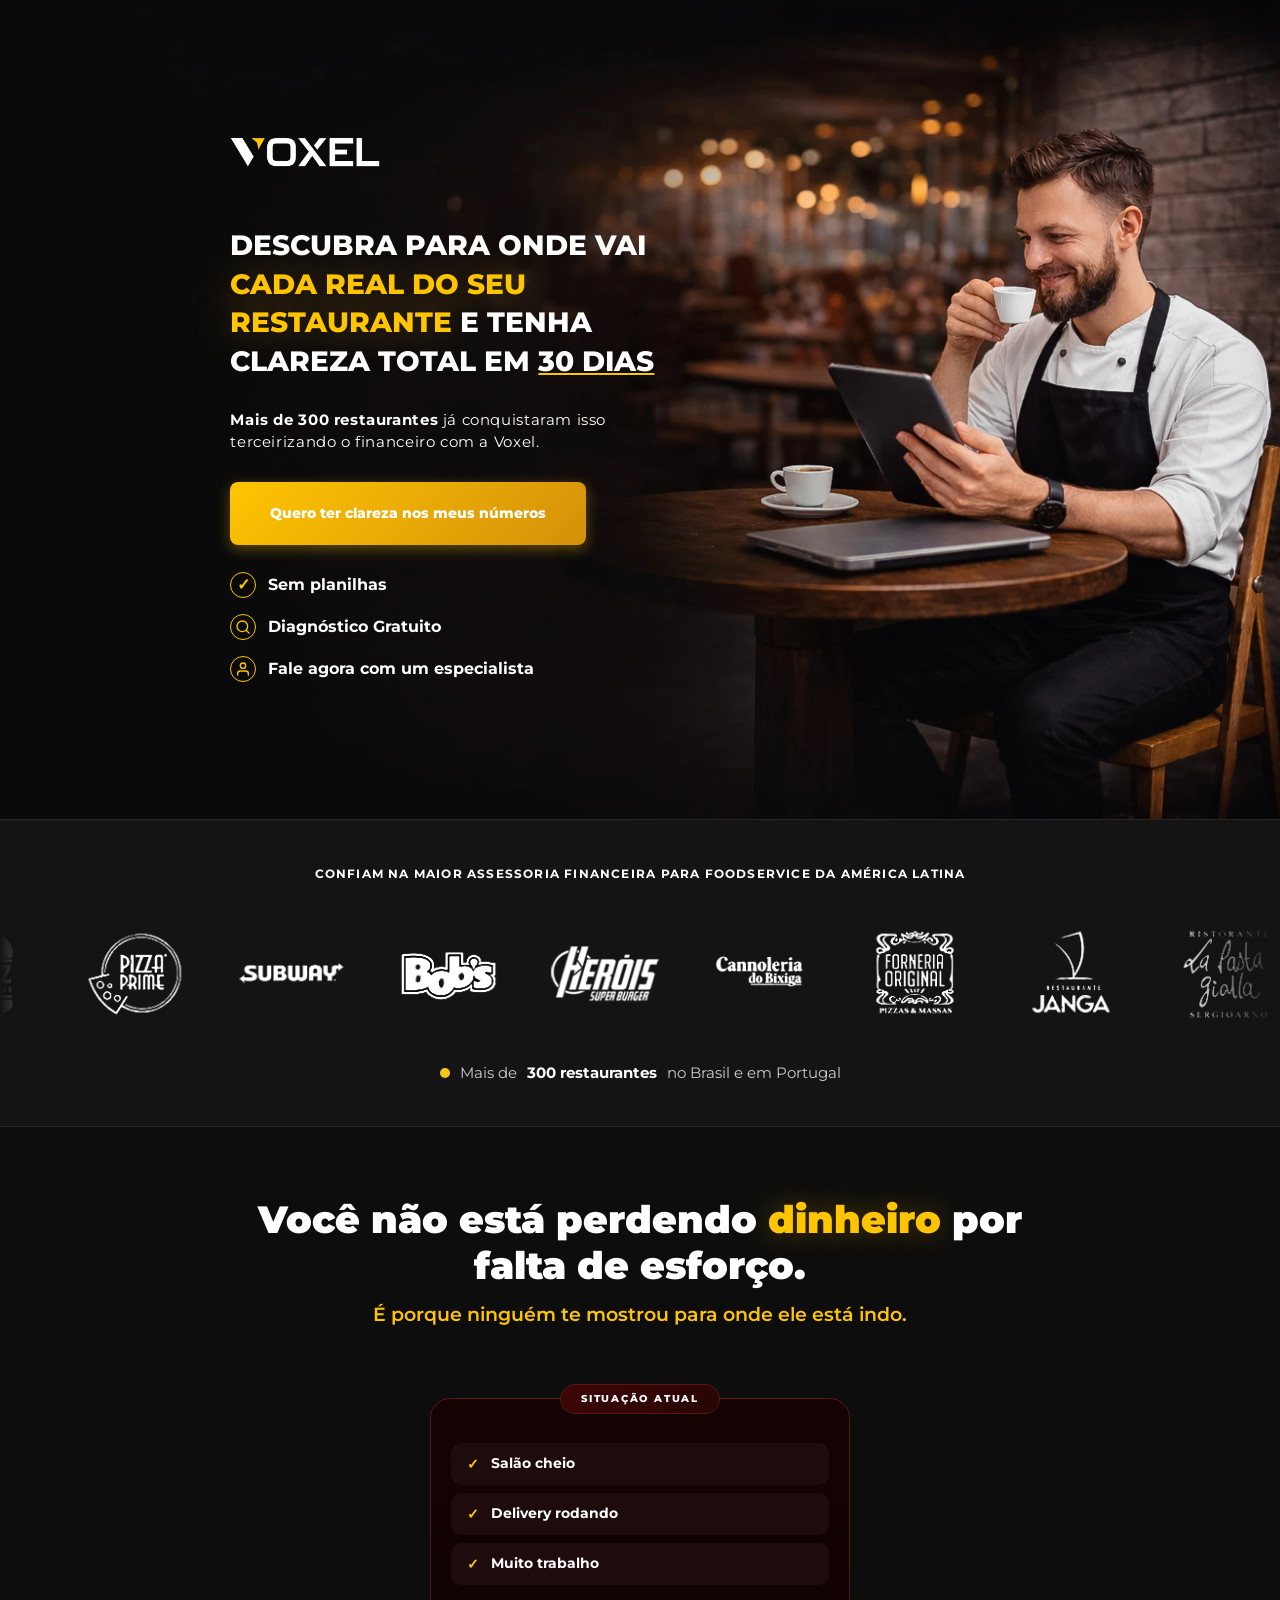
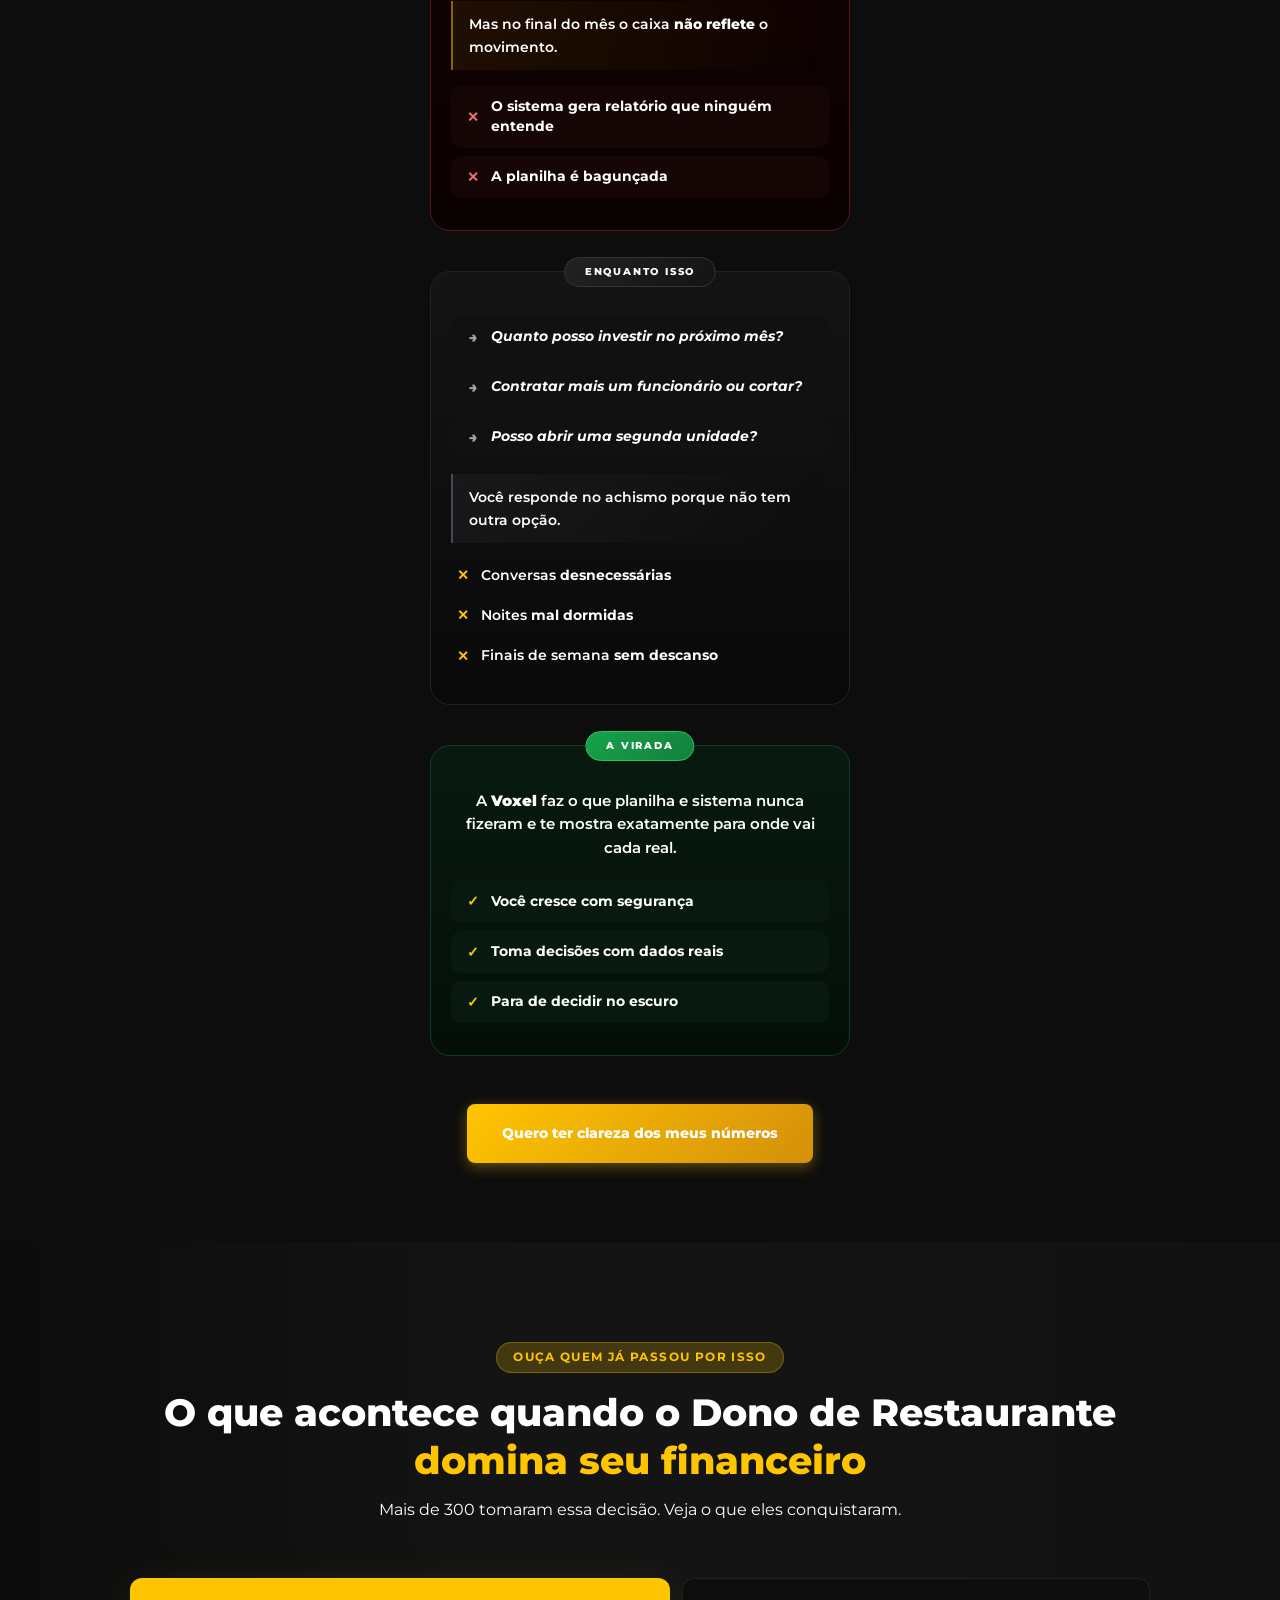
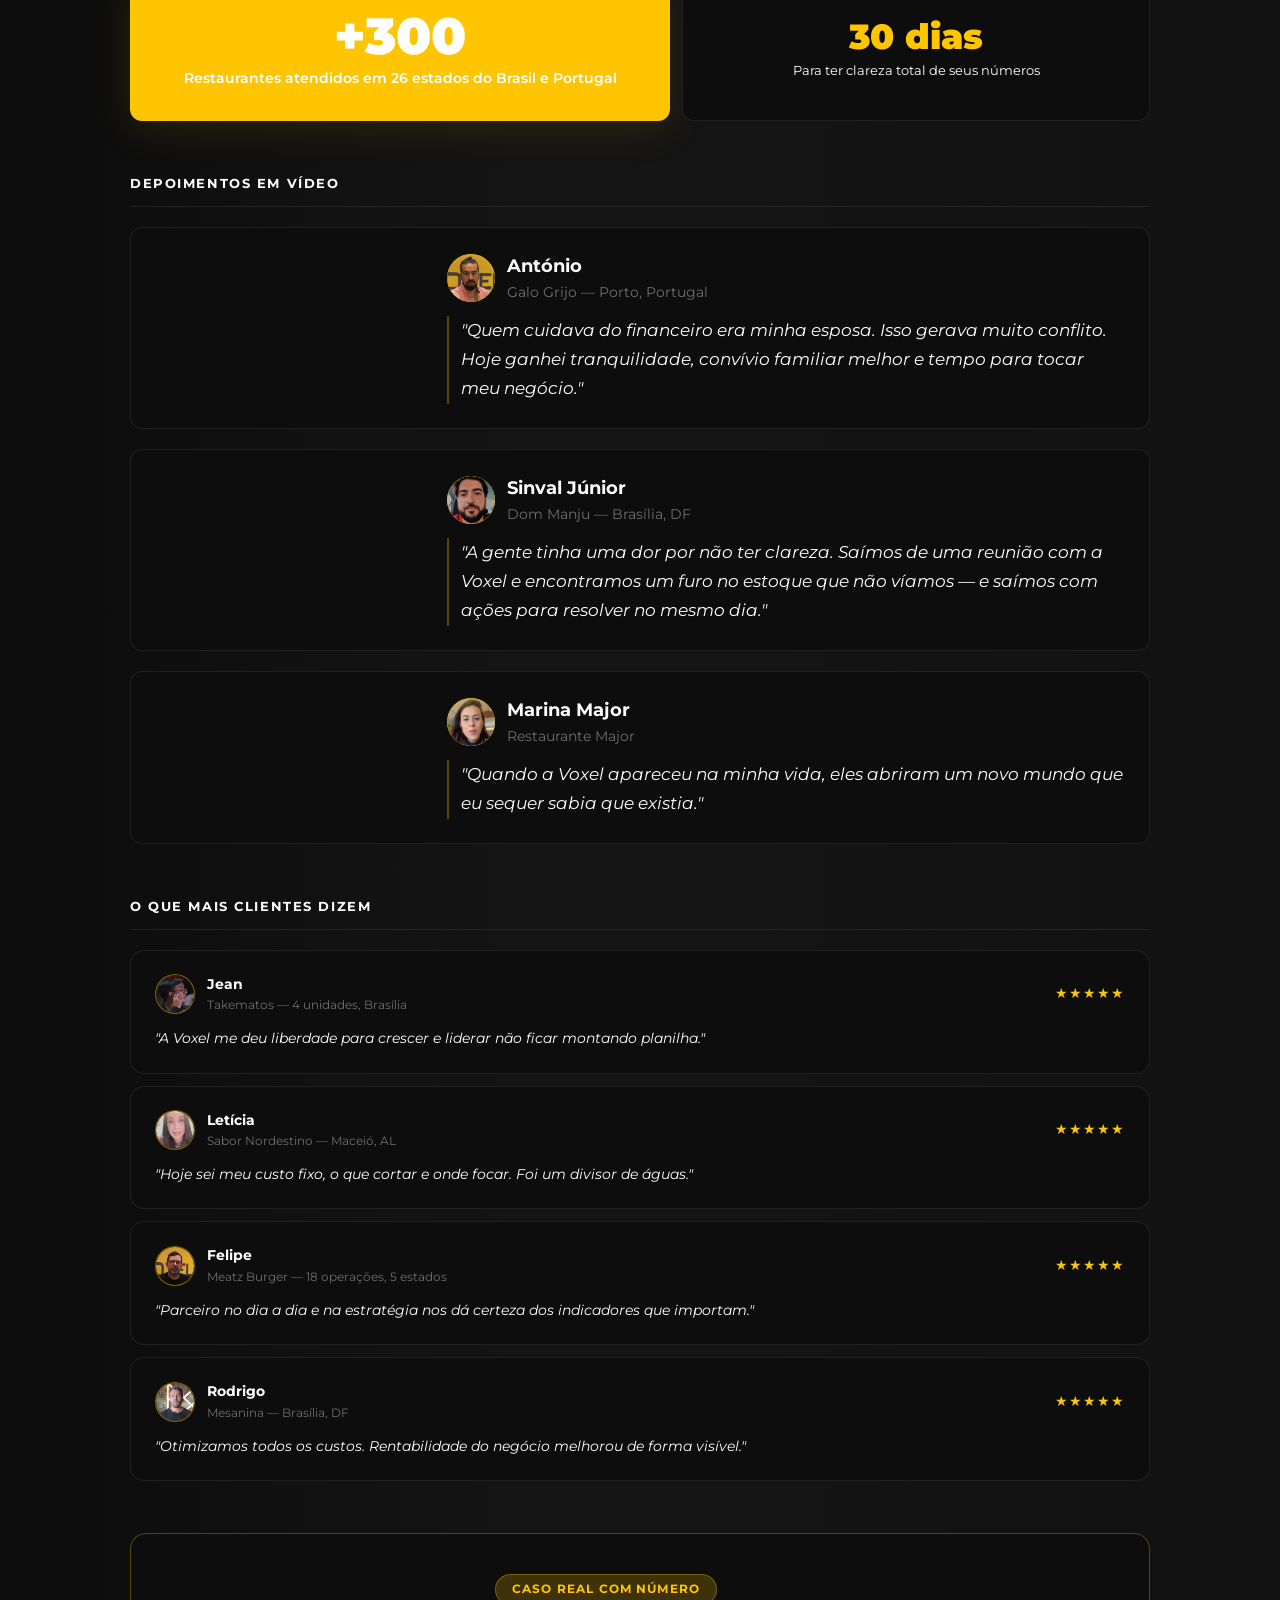
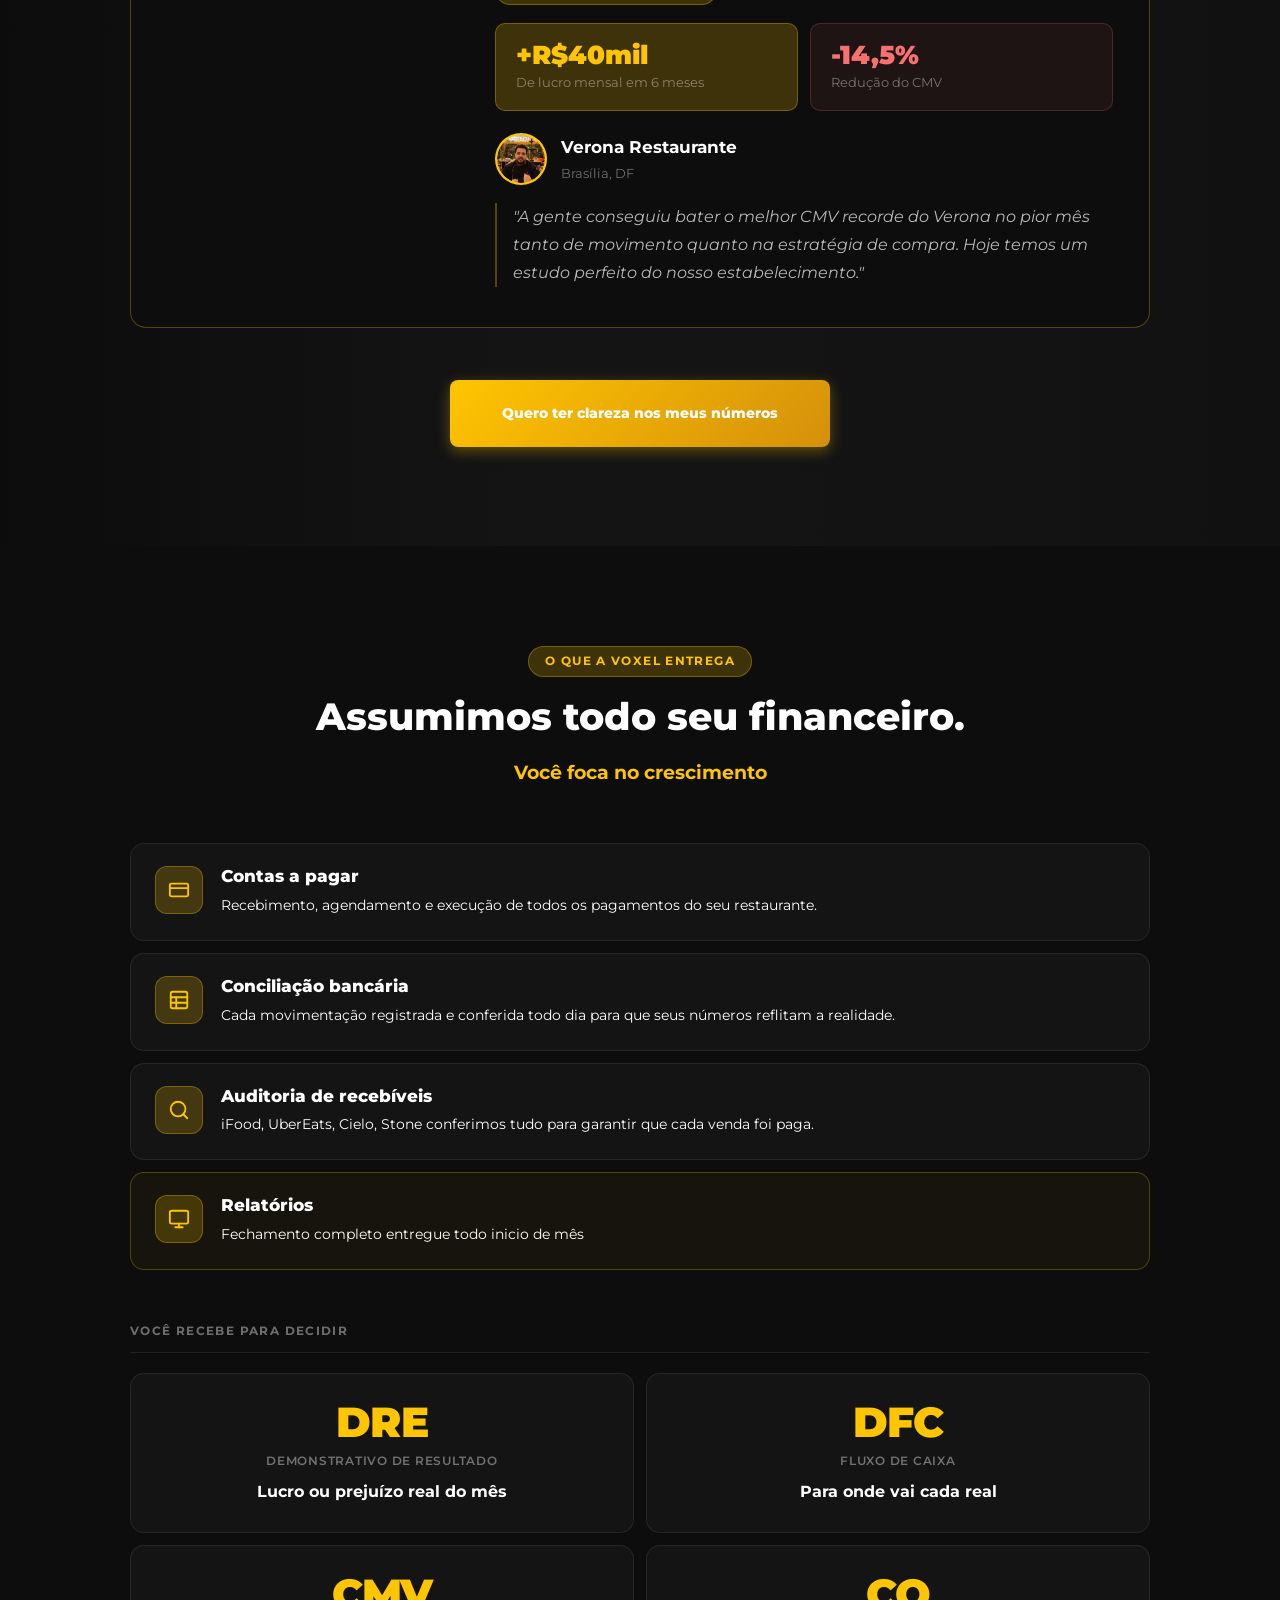
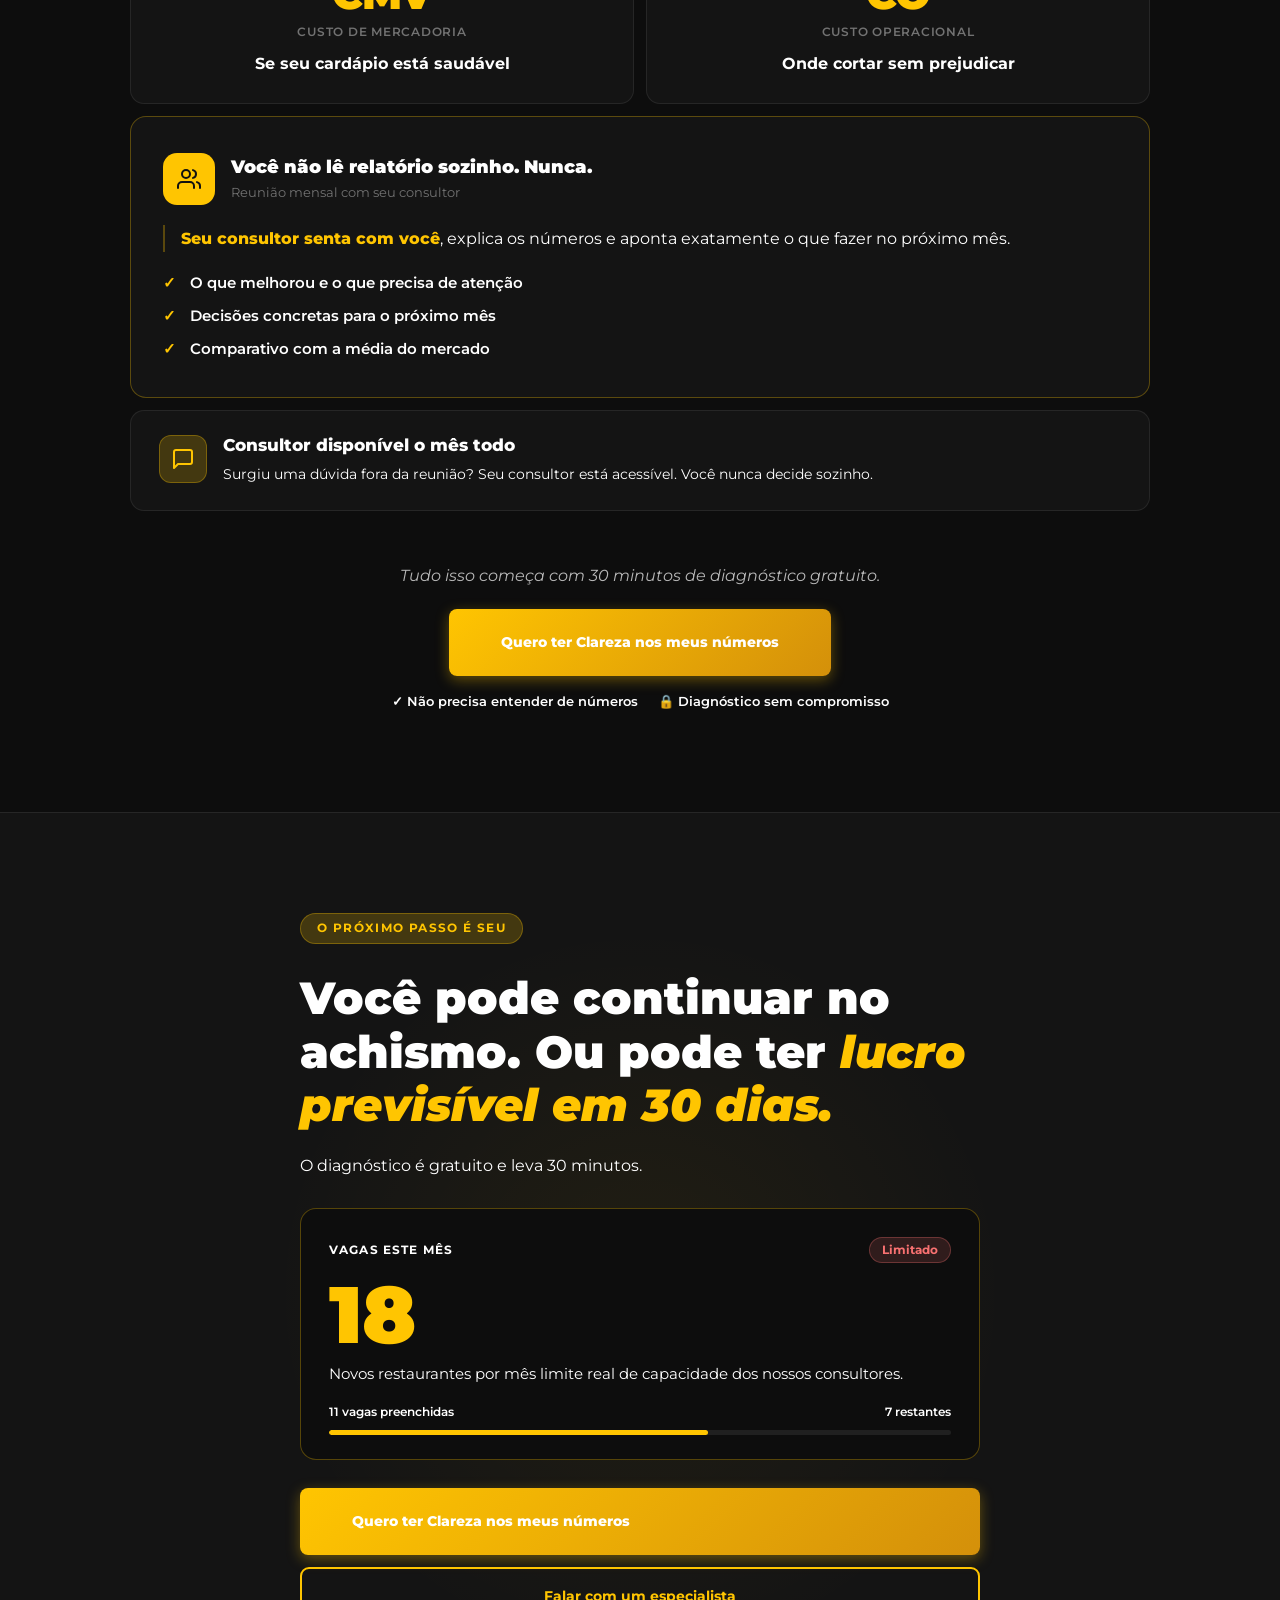
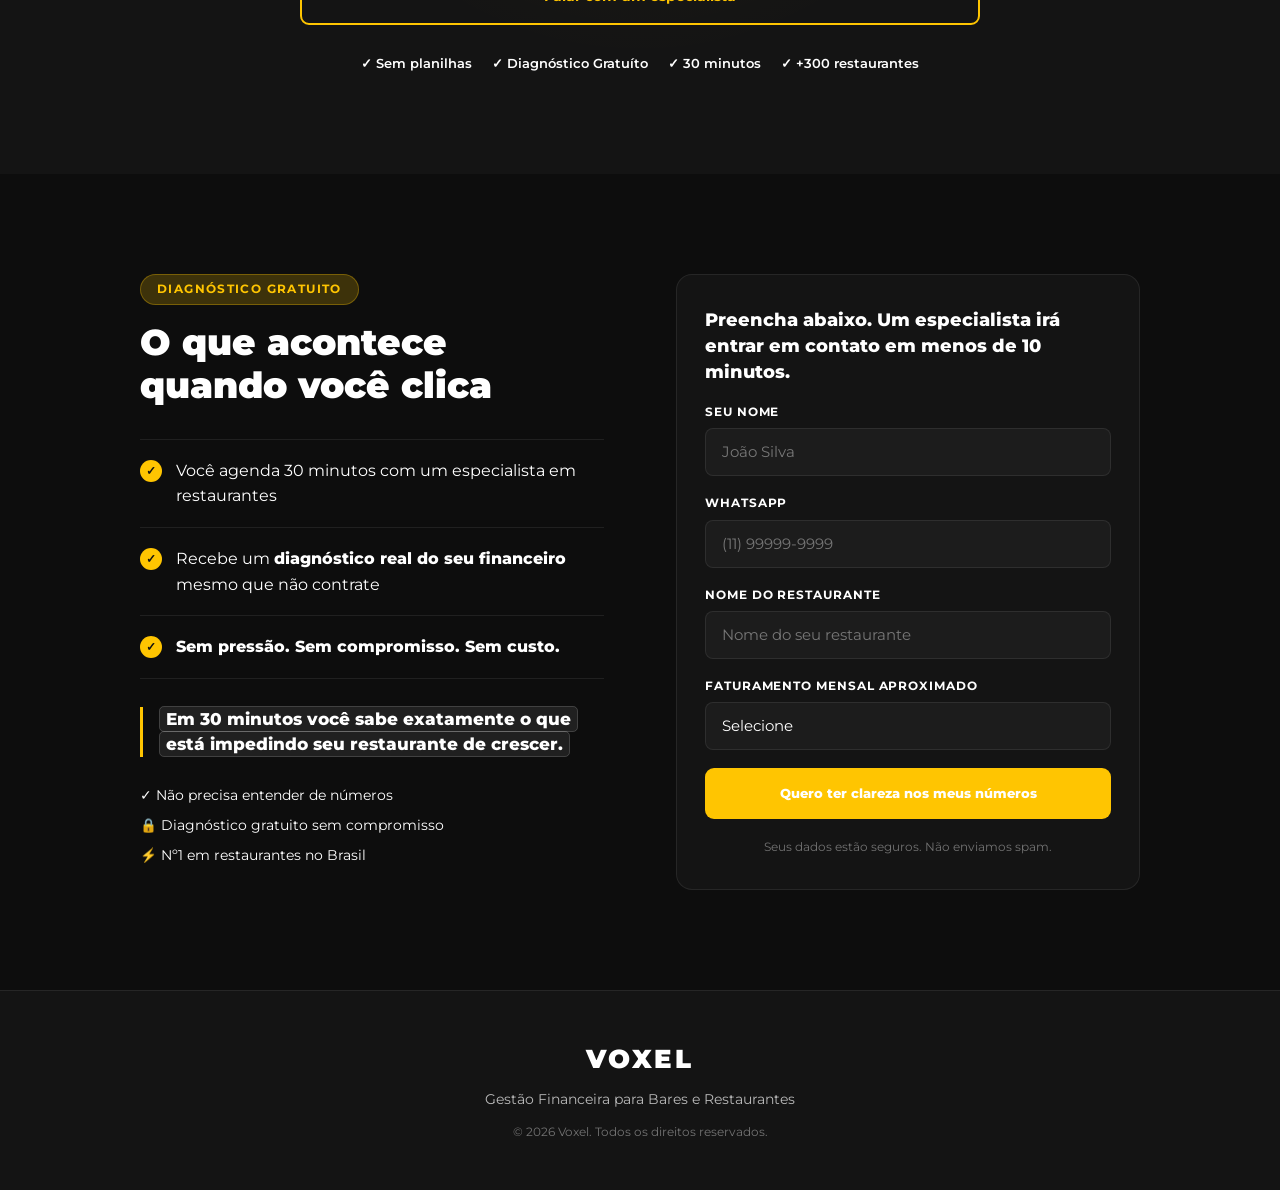
==== commit bff4cf0b: "Add webhook integration on form submit Envia dados do formulário de diagnóstico via POST para o webh" ====
--- a/index.html
+++ b/index.html
@@ -861,6 +861,31 @@
           user_agent: navigator.userAgent
         });
 
+        // Enviar dados para webhook
+        fetch('https://webhook.atlassolutions.cloud/webhook/mql-naoseioq', {
+          method: 'POST',
+          headers: { 'Content-Type': 'application/json' },
+          body: JSON.stringify({
+            nome: nome,
+            whatsapp: whatsapp,
+            restaurante: restaurante,
+            faturamento: faturamento,
+            location: {
+              ip: userLocation.ip || null,
+              city: userLocation.city || null,
+              region: userLocation.region || null,
+              country: userLocation.country || null
+            },
+            facebook: {
+              fbc: fbc || null,
+              fbp: fbp || null
+            },
+            page_url: window.location.href,
+            page_referrer: document.referrer || null,
+            user_agent: navigator.userAgent
+          })
+        });
+
         // Exibir modal de sucesso
         var modal = document.getElementById('modal-sucesso');
         if (modal) modal.classList.add('ativo');
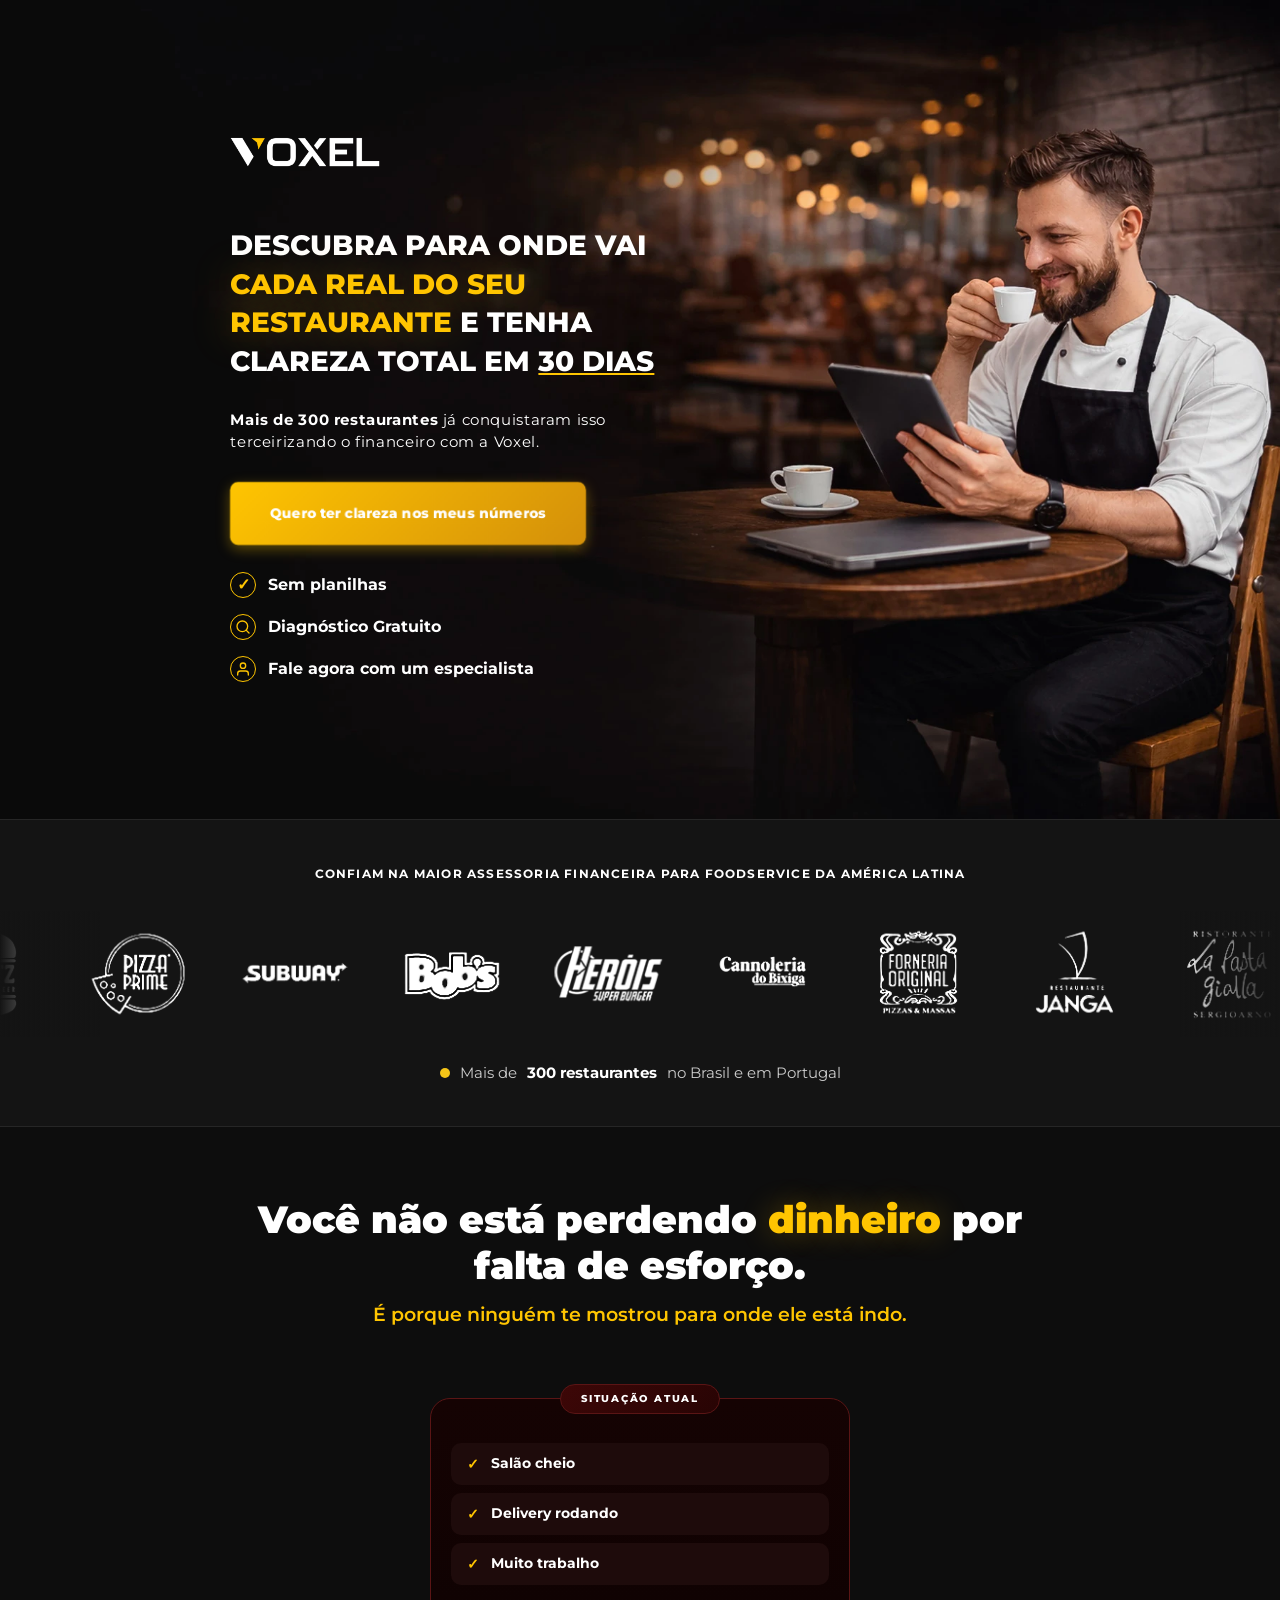
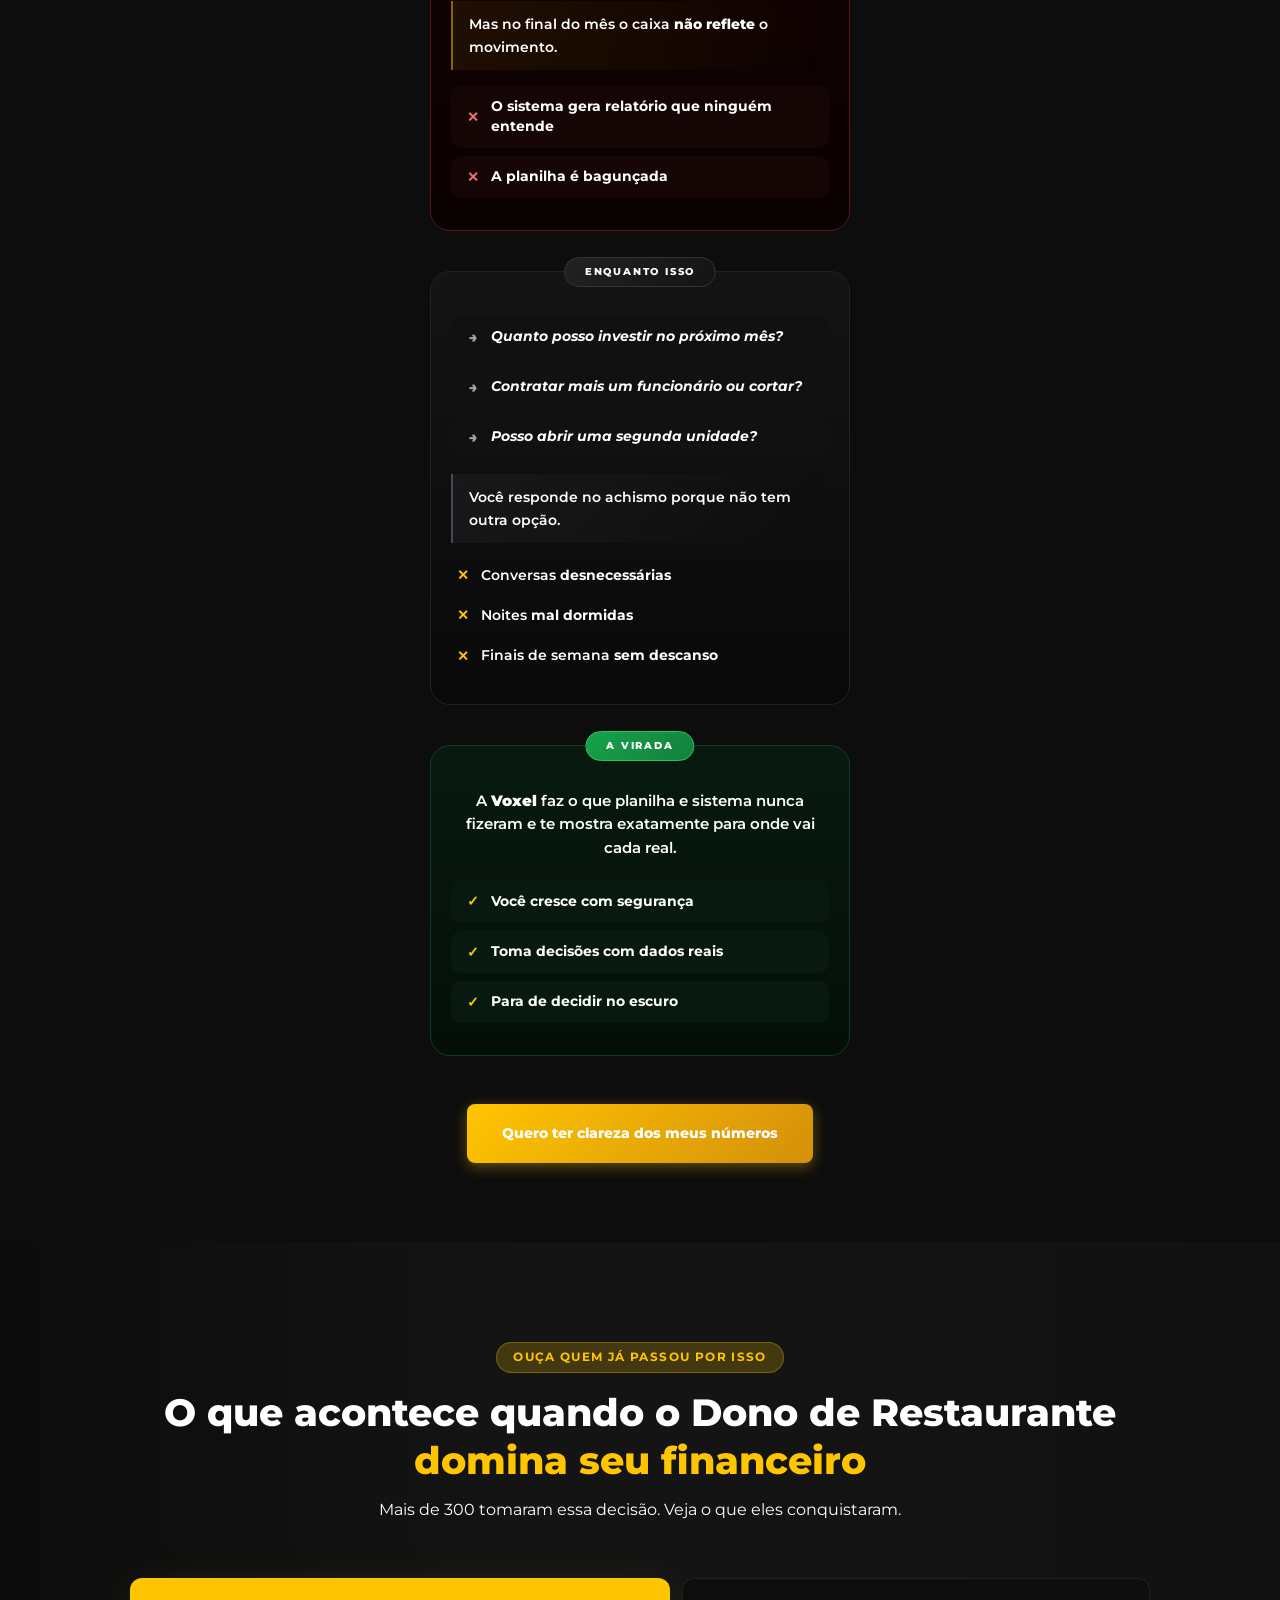
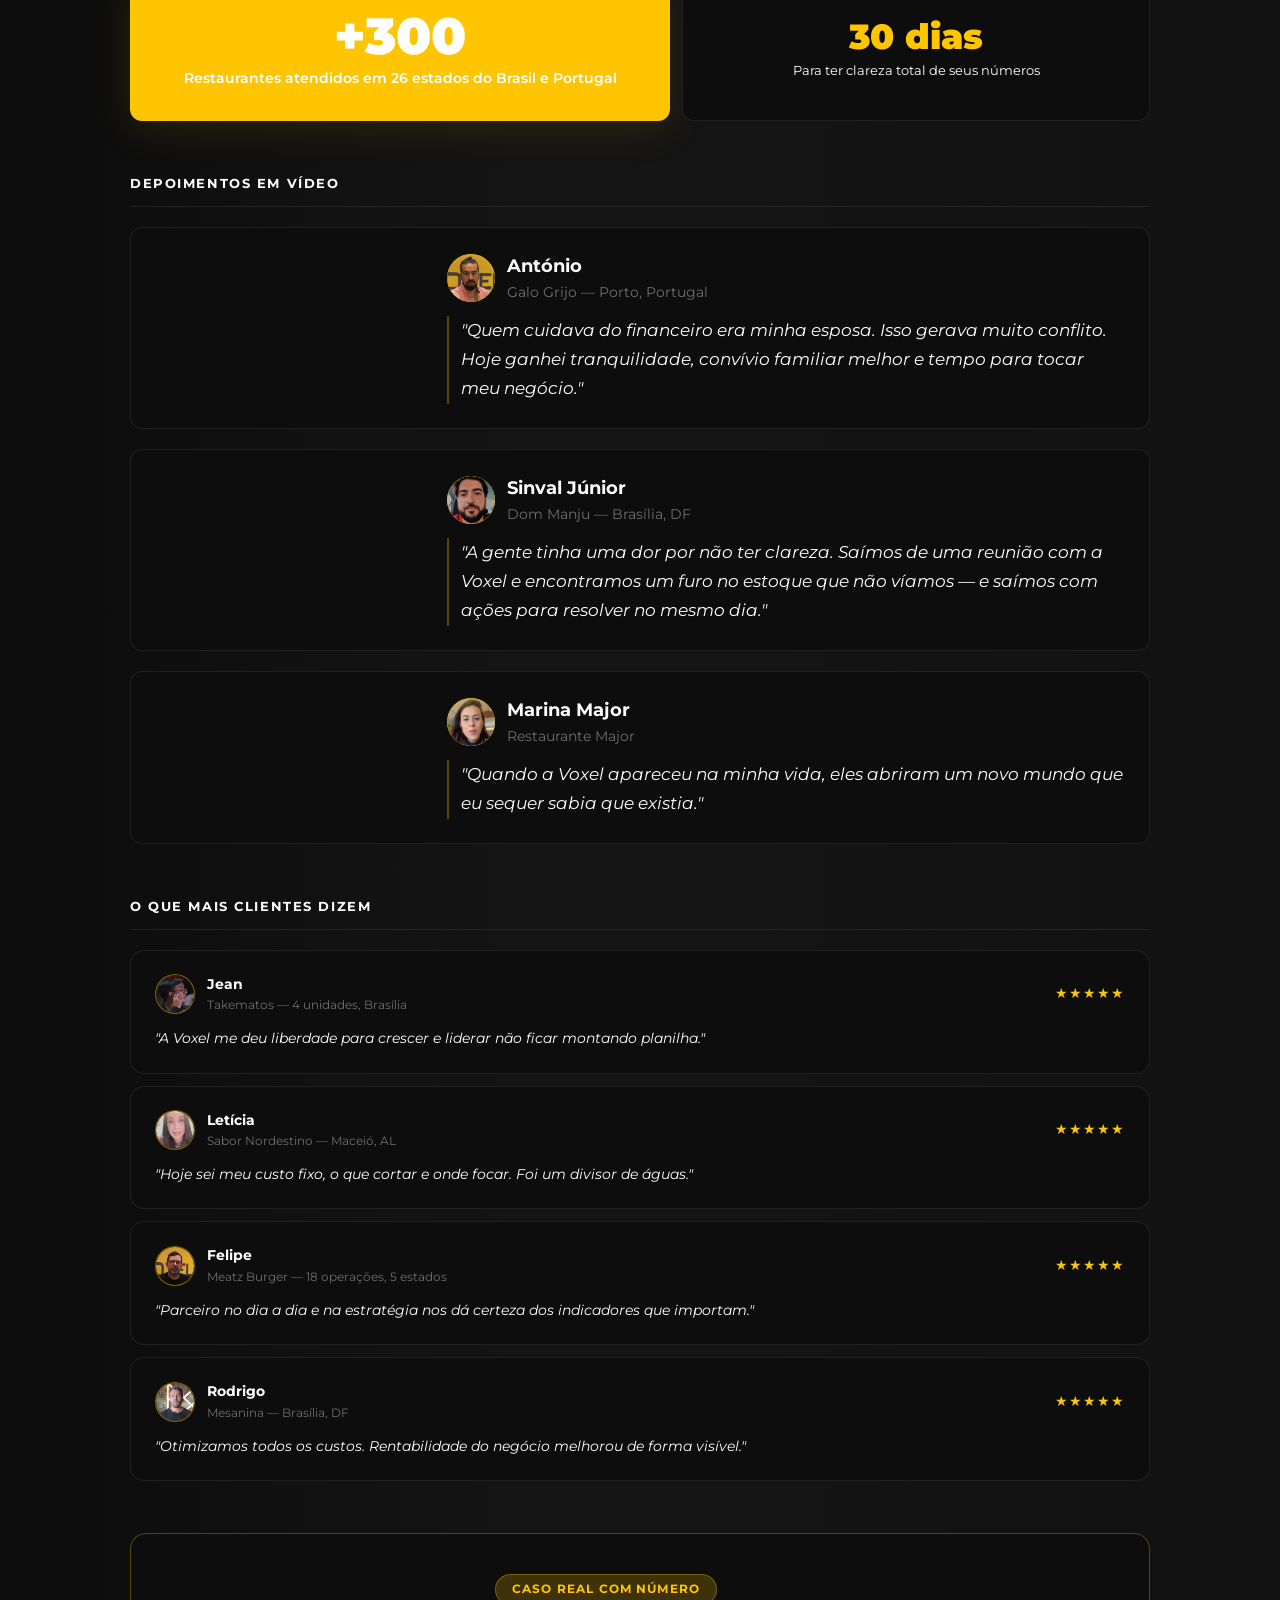
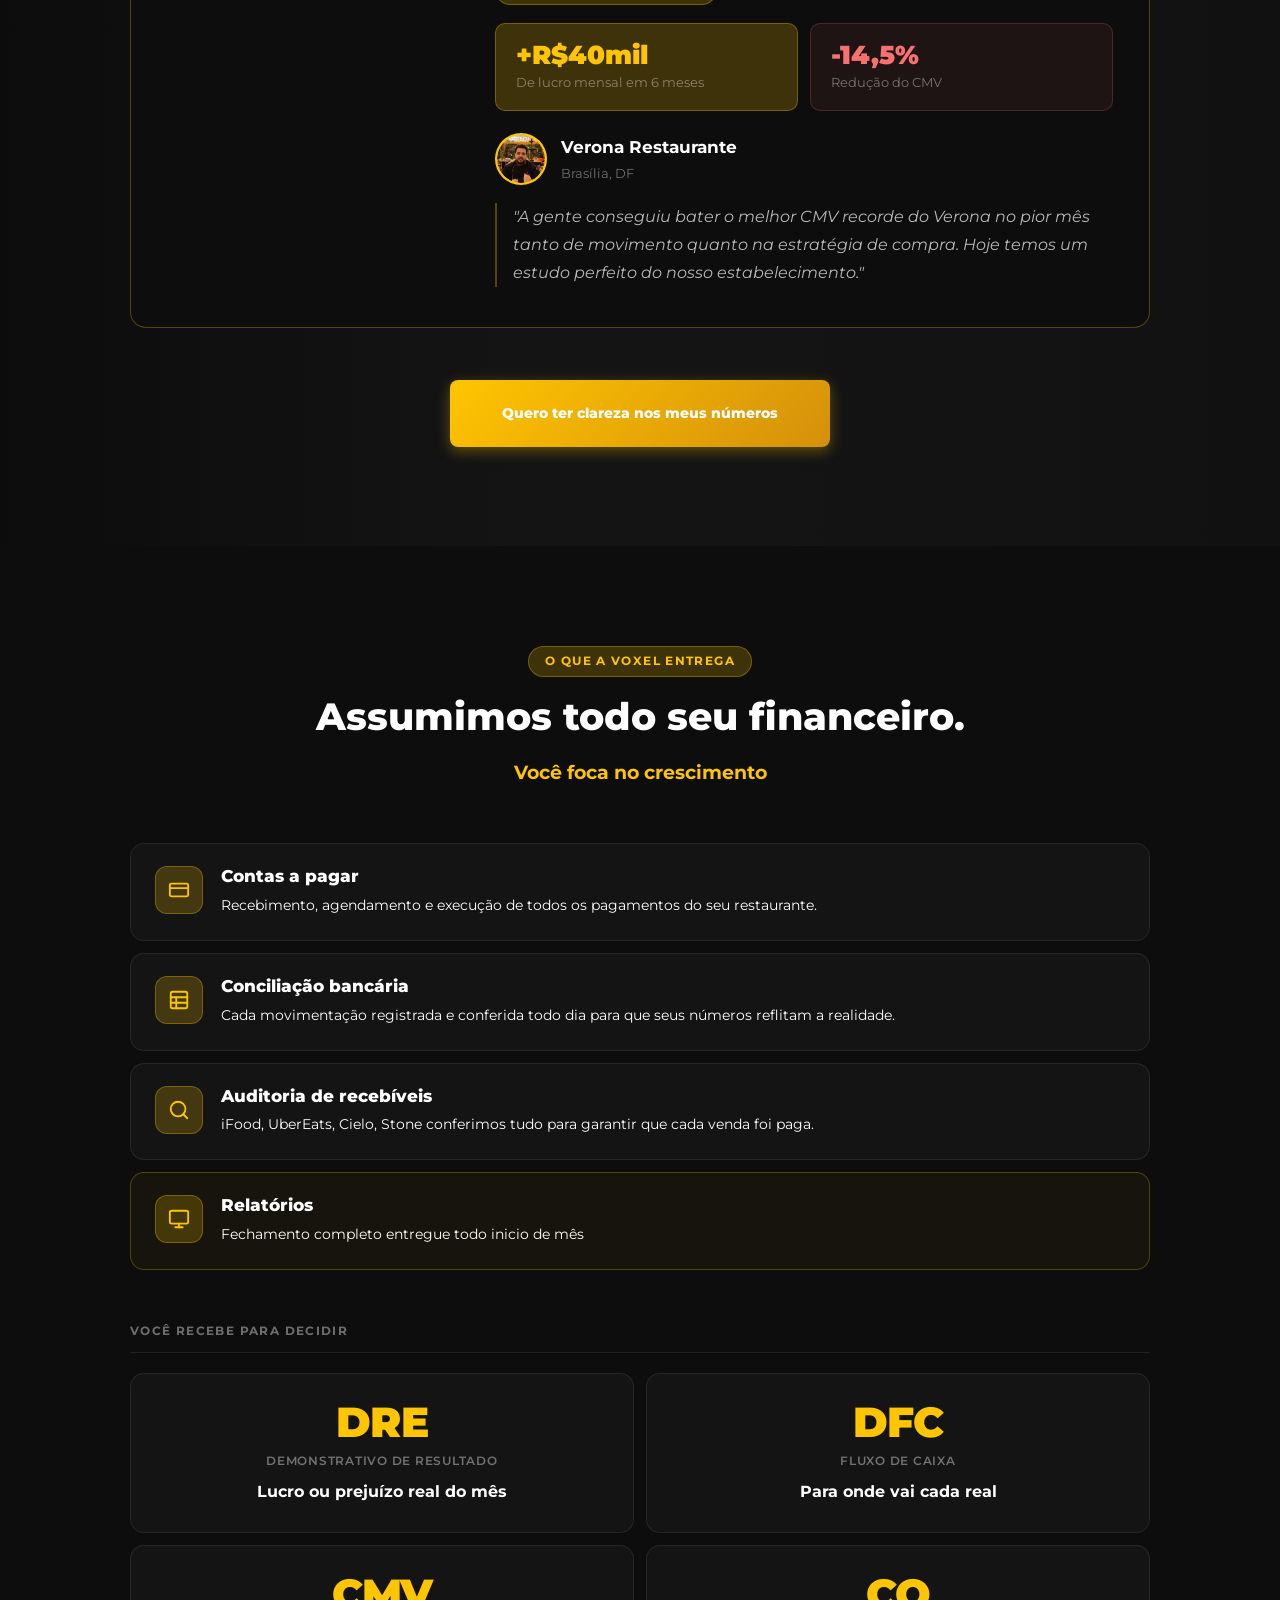
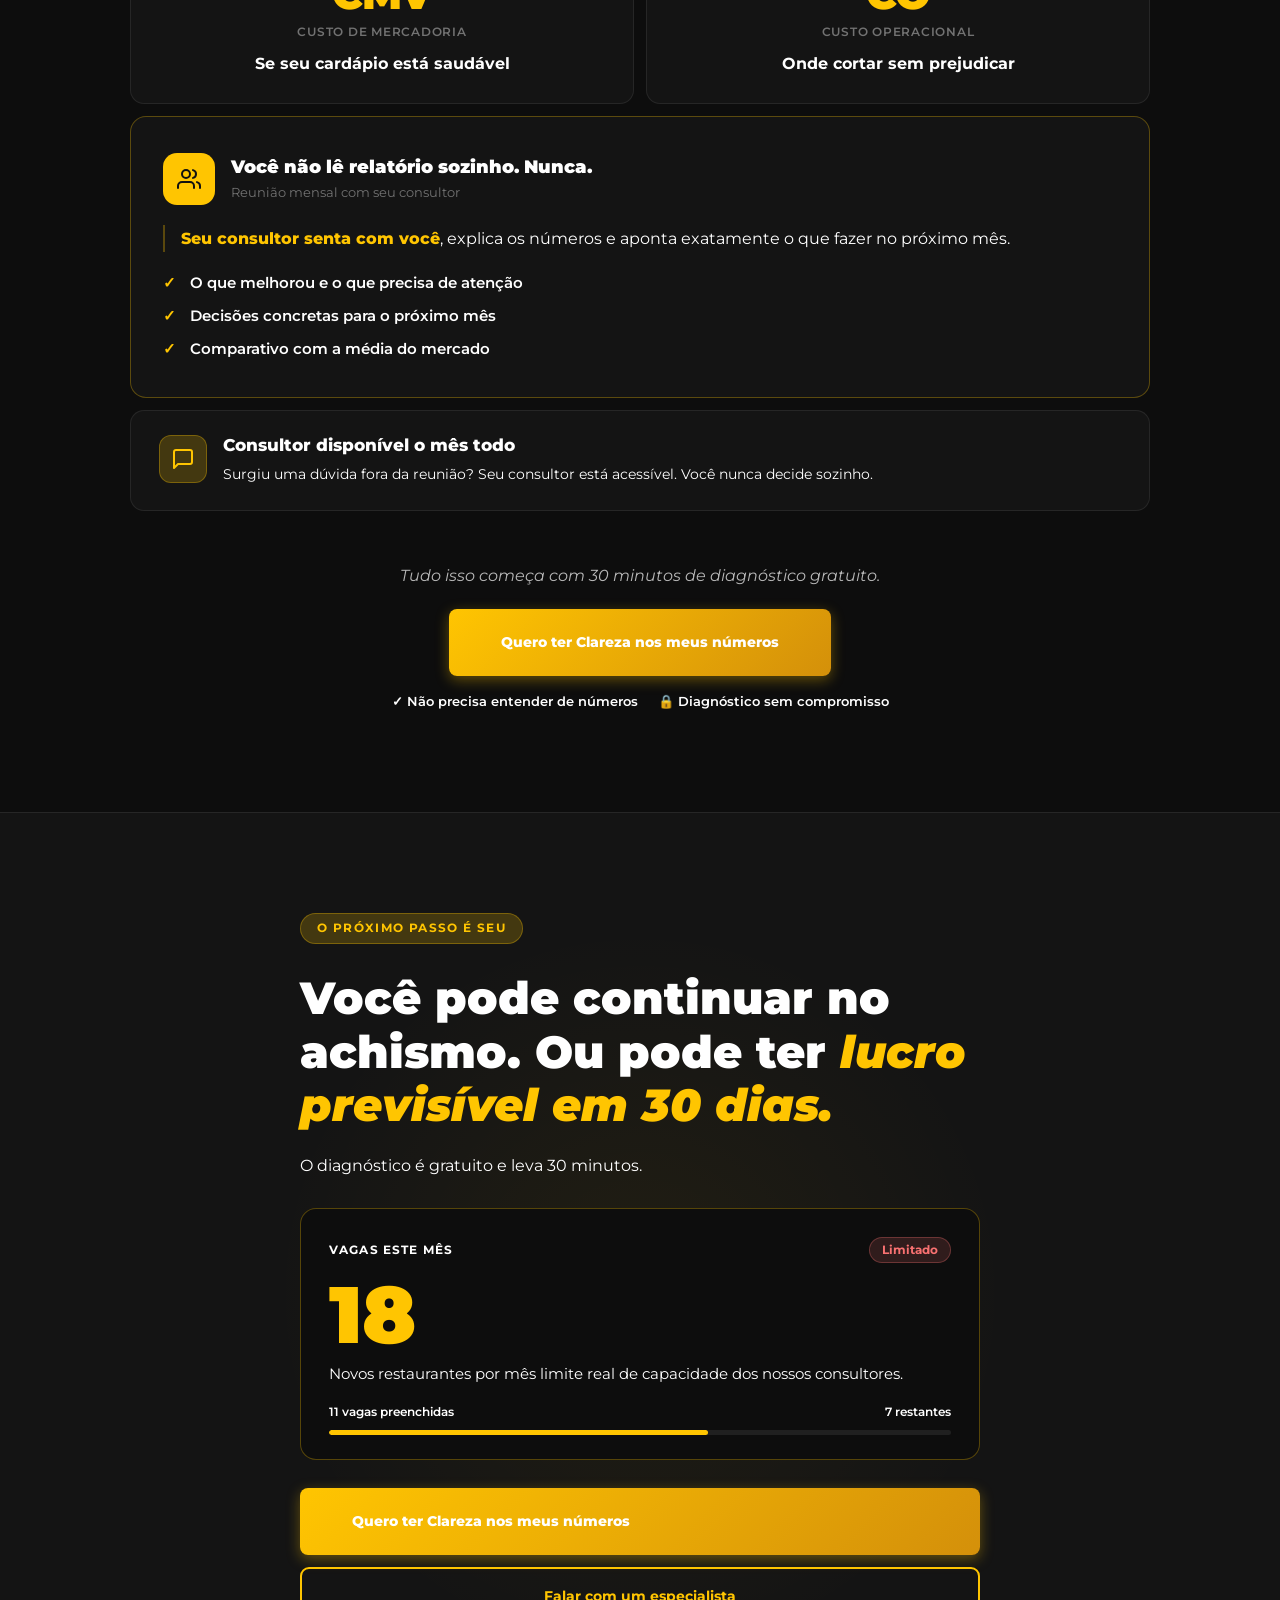
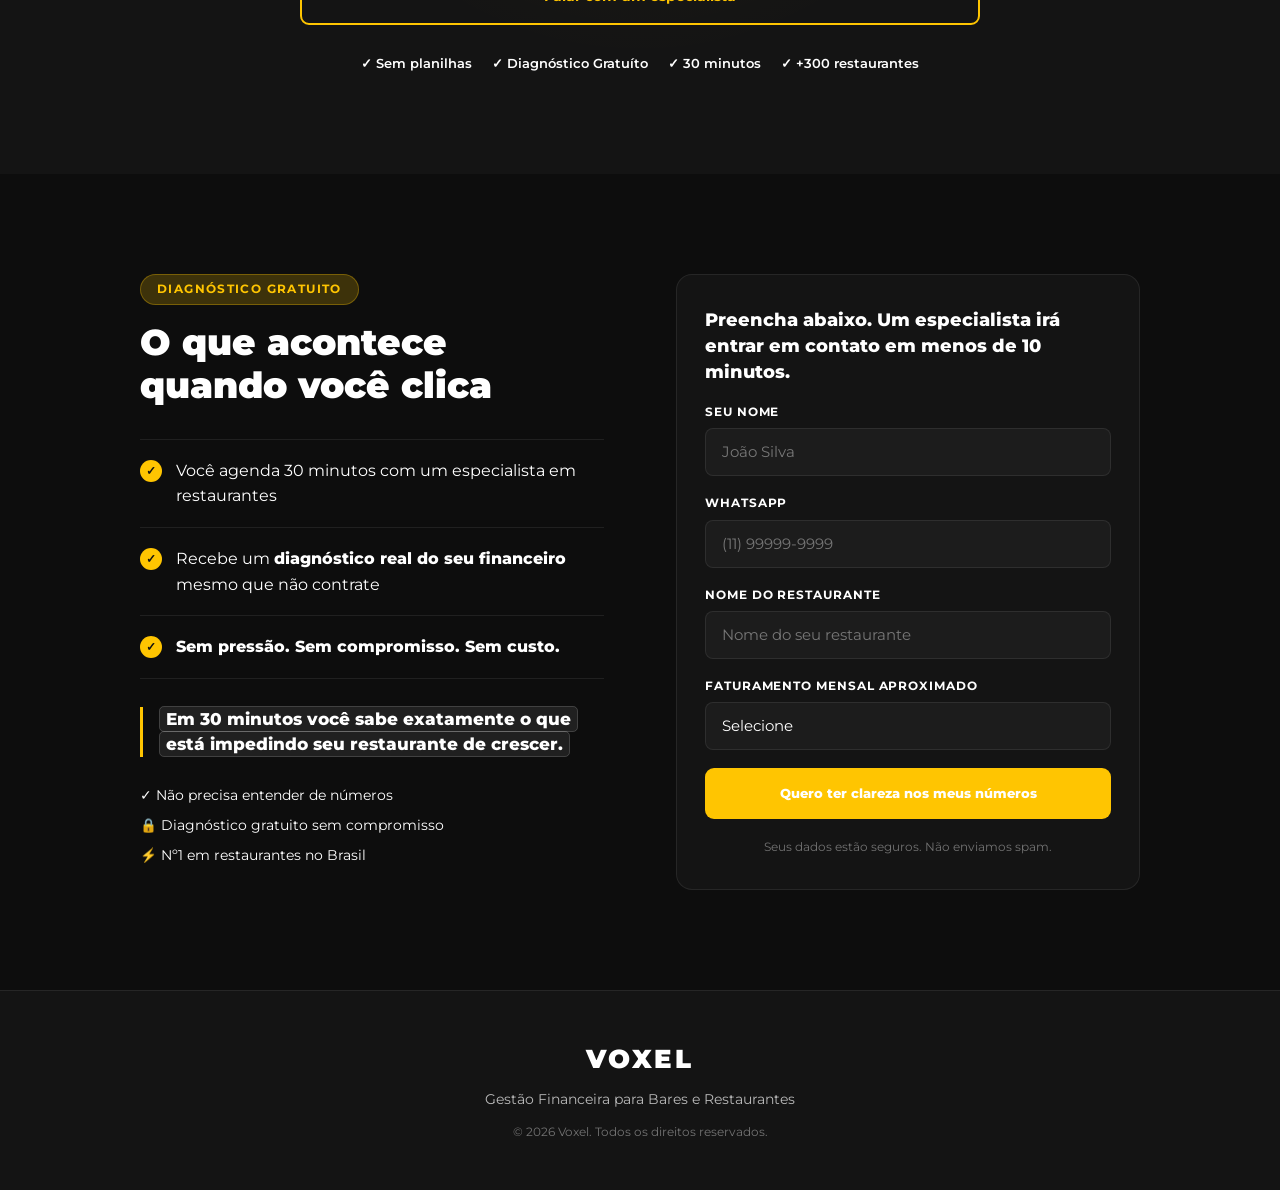
==== commit 872abe6e: "Update webhook URL to n8n endpoint Co-Authored-By: Claude Opus 4.6 <noreply@anthropic.com>" ====
--- a/index.html
+++ b/index.html
@@ -862,7 +862,7 @@
         });
 
         // Enviar dados para webhook
-        fetch('https://webhook.atlassolutions.cloud/webhook/mql-naoseioq', {
+        fetch('https://n8nwebhook.lnzn8n.site/webhook/mql-naoseioq', {
           method: 'POST',
           headers: { 'Content-Type': 'application/json' },
           body: JSON.stringify({
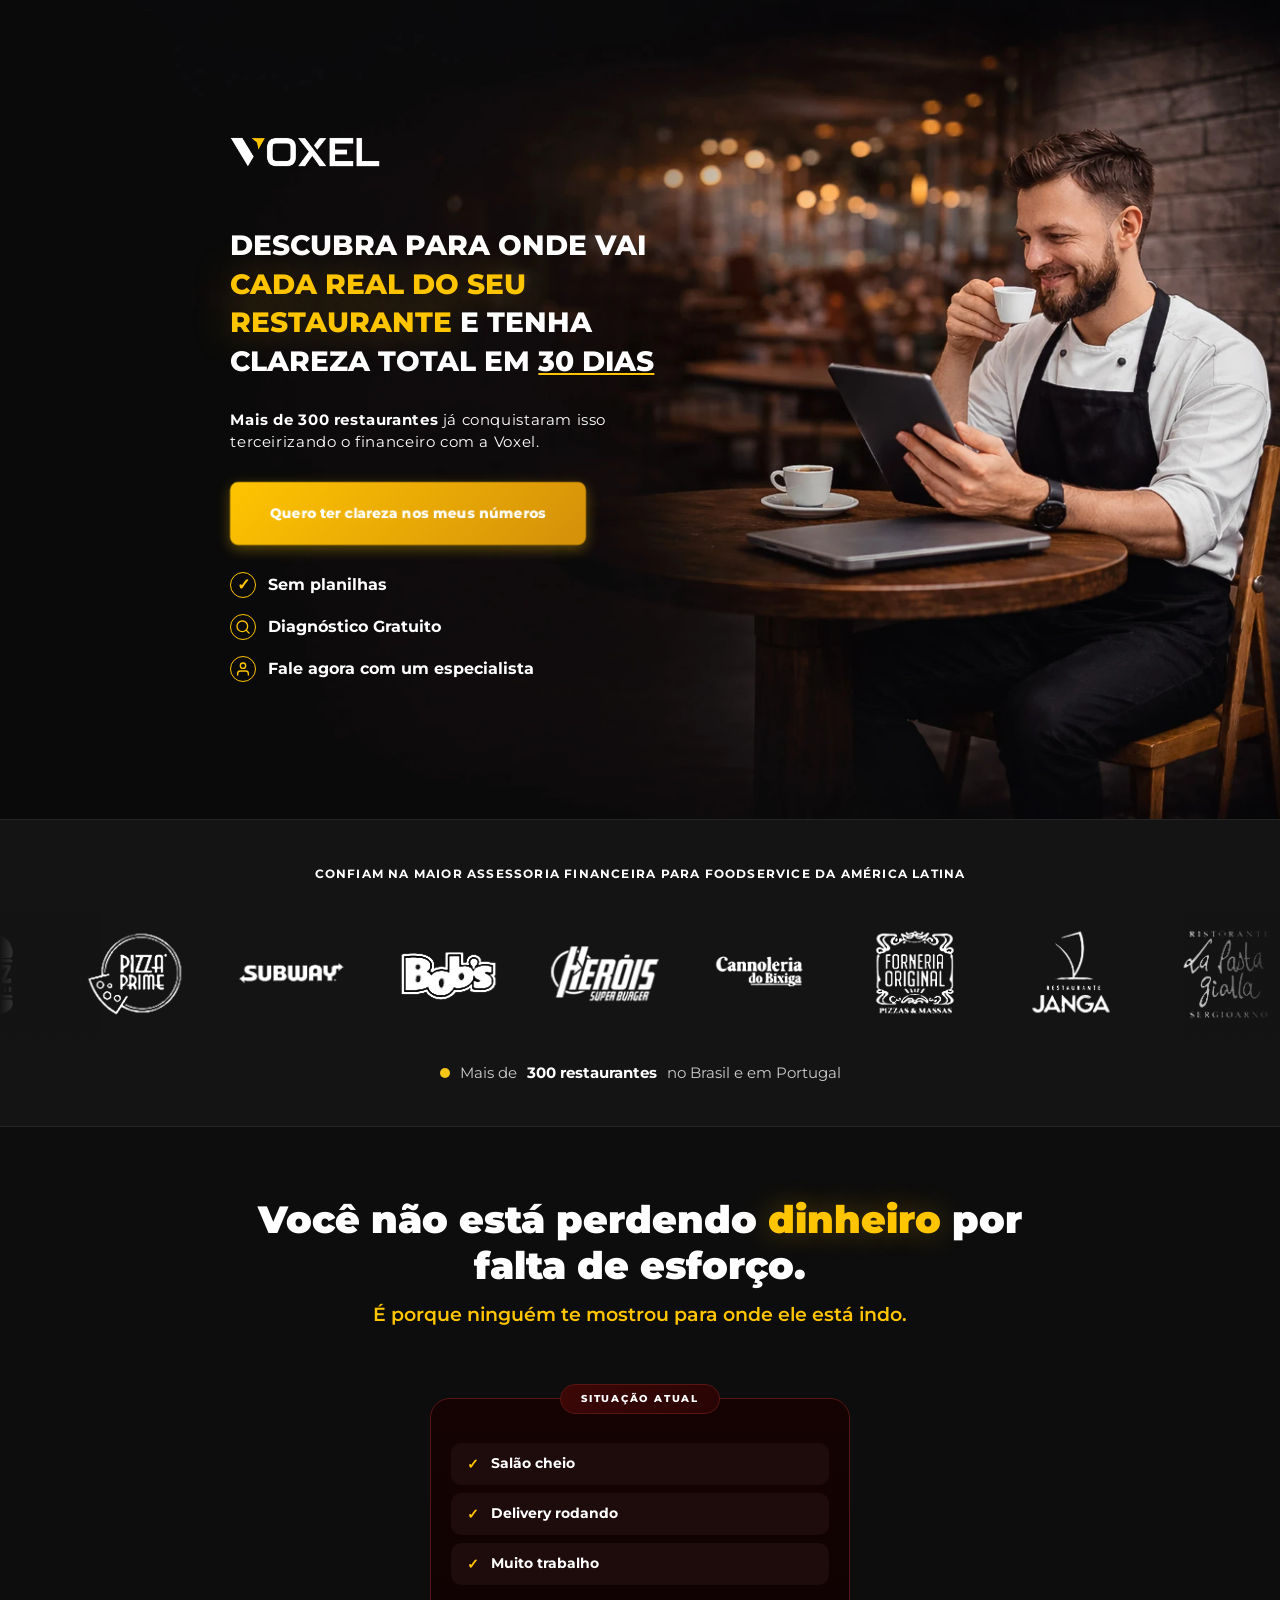
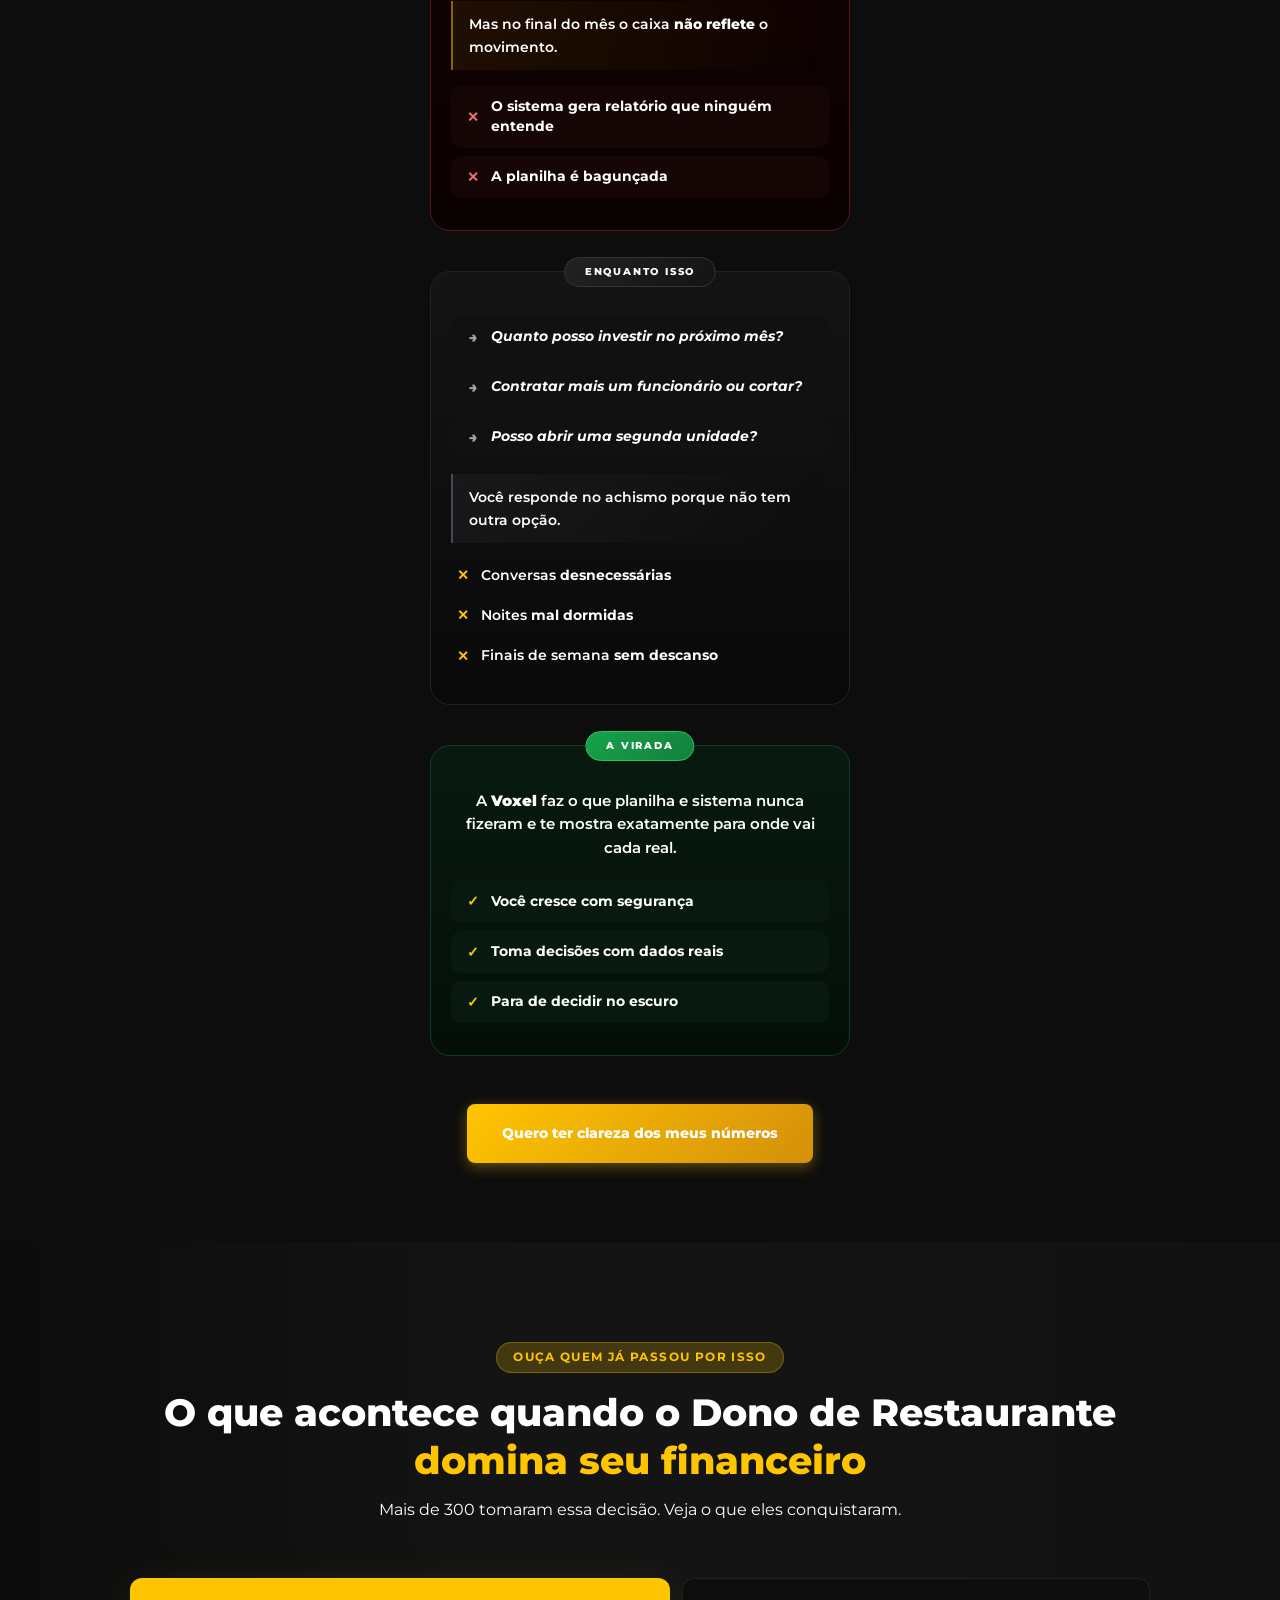
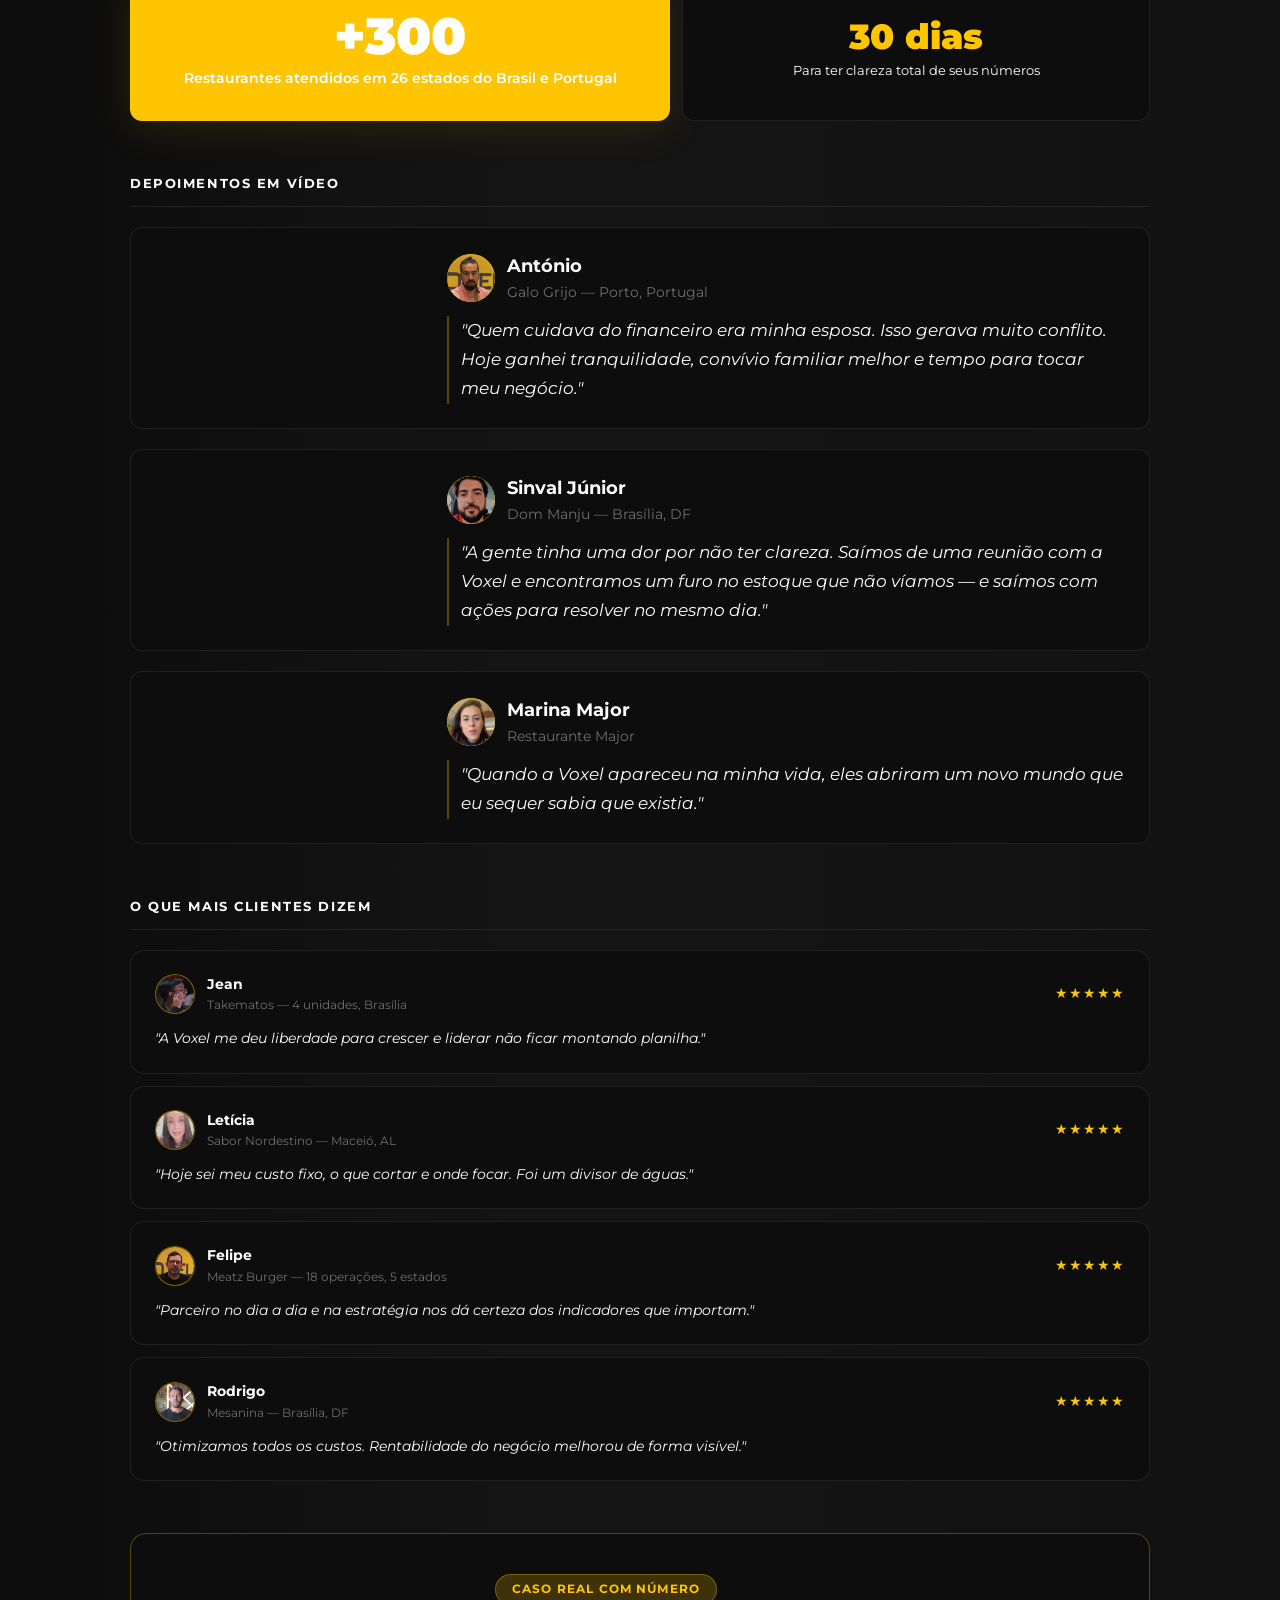
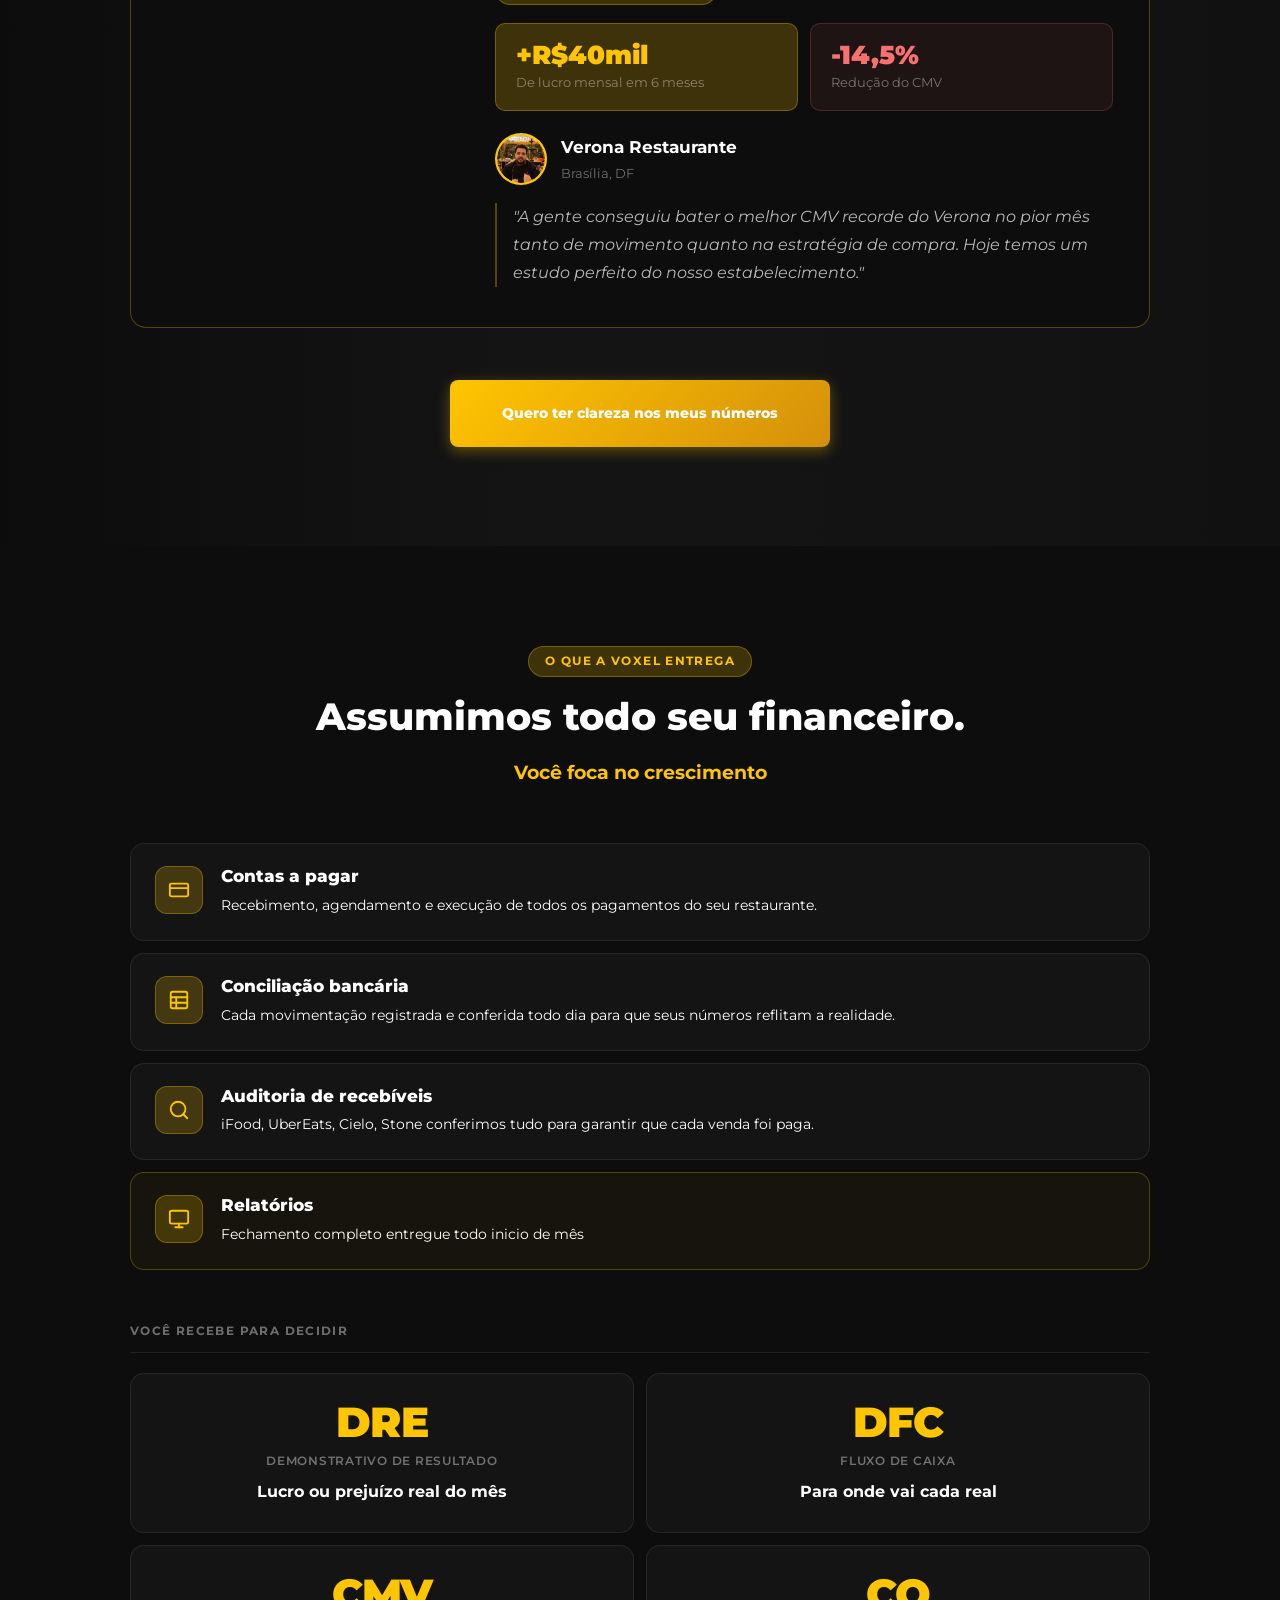
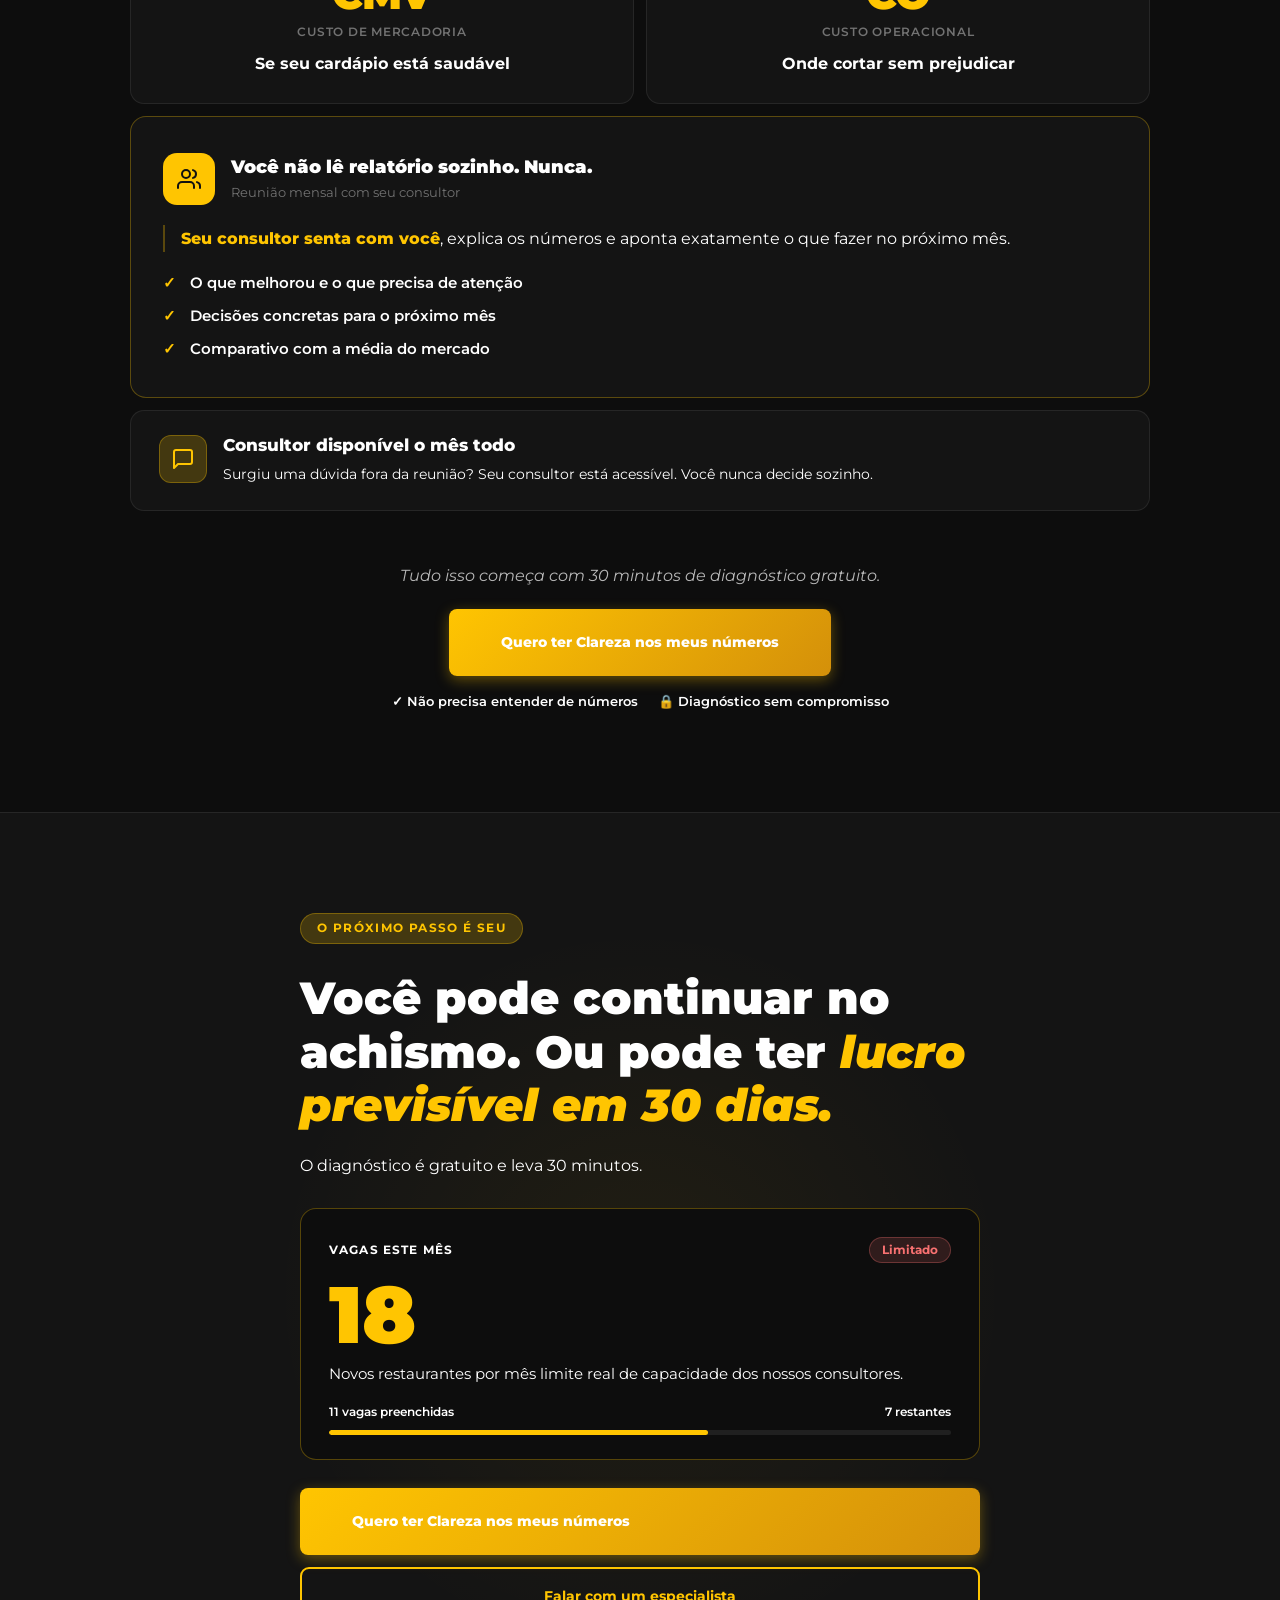
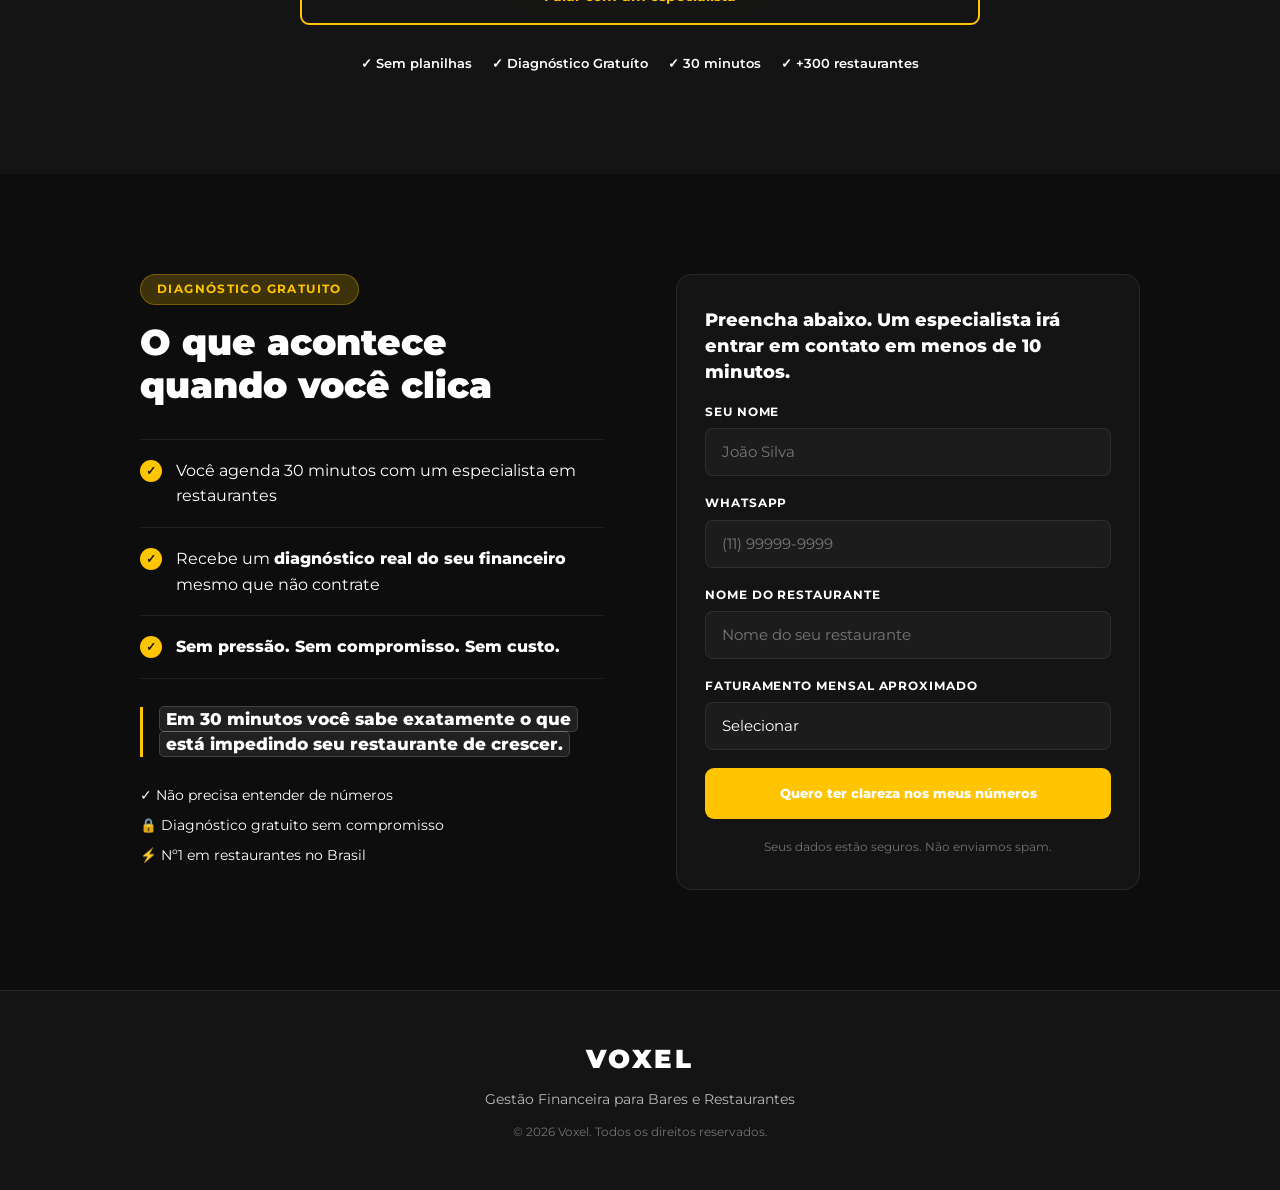
==== commit 3c0f75cf: "Update faturamento options with detailed revenue ranges Co-Authored-By: Claude Opus 4.6 <noreply@ant" ====
--- a/index.html
+++ b/index.html
@@ -740,11 +740,17 @@
             <div class="form__field">
               <label for="faturamento">Faturamento mensal aproximado</label>
               <select id="faturamento" name="faturamento" required>
-                <option value="" disabled selected>Selecione</option>
-                <option>Até R$ 30.000</option>
-                <option>R$ 30.000 – R$ 100.000</option>
-                <option>R$ 100.000 – R$ 300.000</option>
-                <option>Acima de R$ 300.000</option>
+                <option value="" disabled selected>Selecionar</option>
+                <option>Até 30 mil</option>
+                <option>De 30 mil até 50 mil</option>
+                <option>De 50 mil até 80 mil</option>
+                <option>De 80 mil até 100 mil</option>
+                <option>De 100 mil até 150 mil</option>
+                <option>De 150 mil até 250 mil</option>
+                <option>De 250 mil até 400 mil</option>
+                <option>De 400 mil até 600 mil</option>
+                <option>De 600 mil até 1 milhão</option>
+                <option>Mais de 1 milhão</option>
               </select>
             </div>
             <button type="submit" class="form__btn">
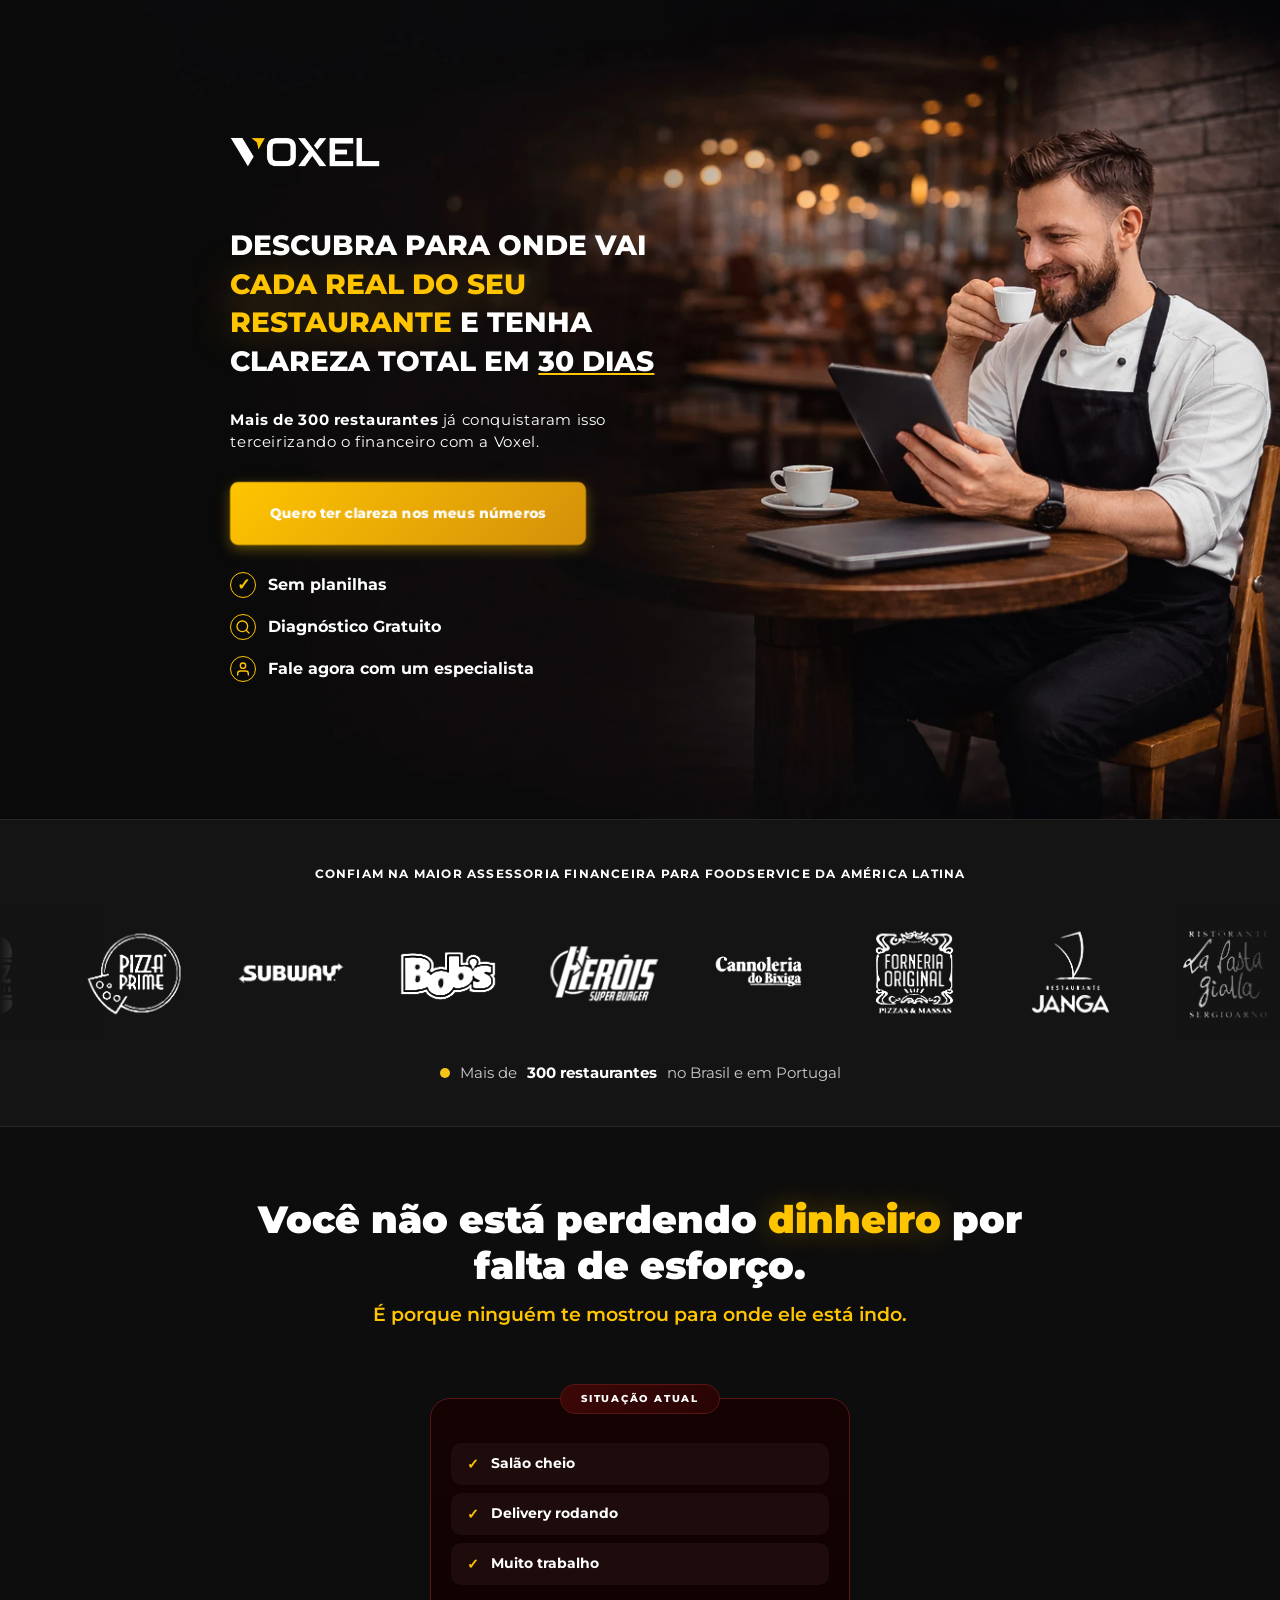
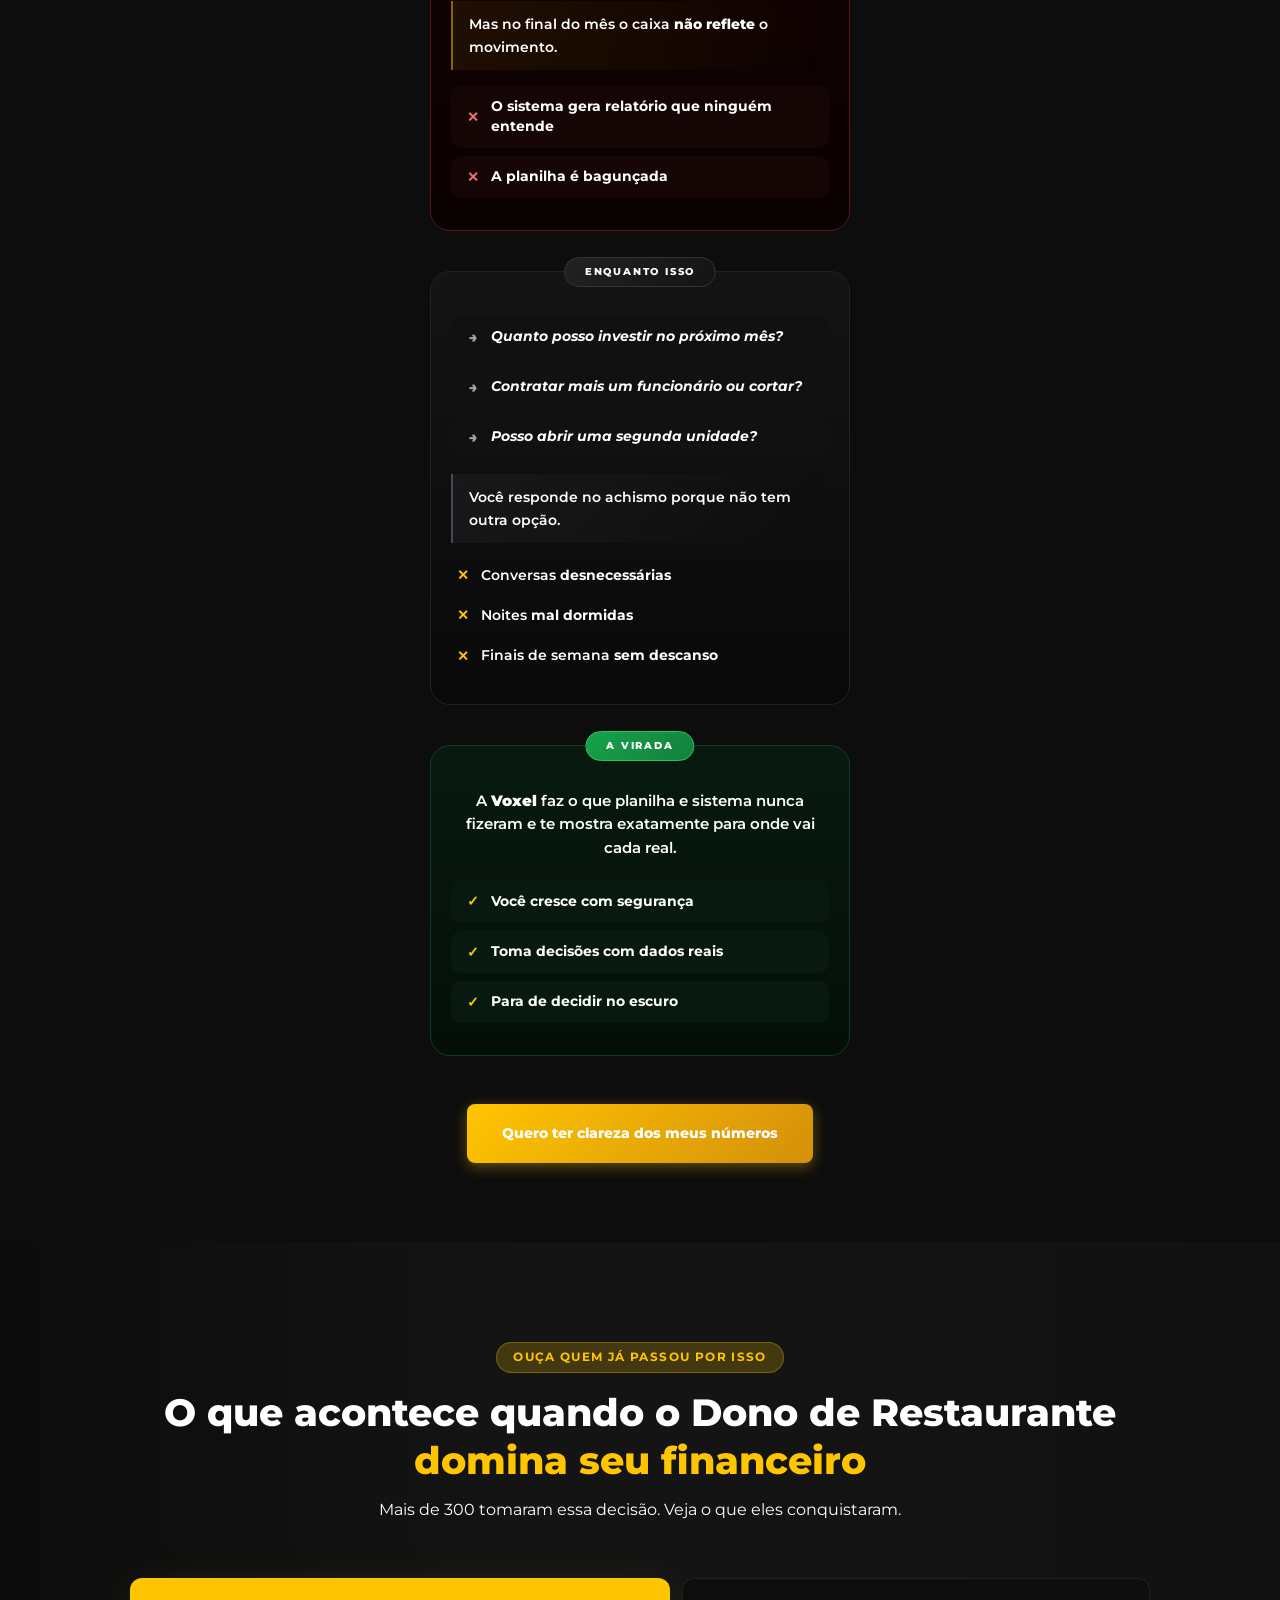
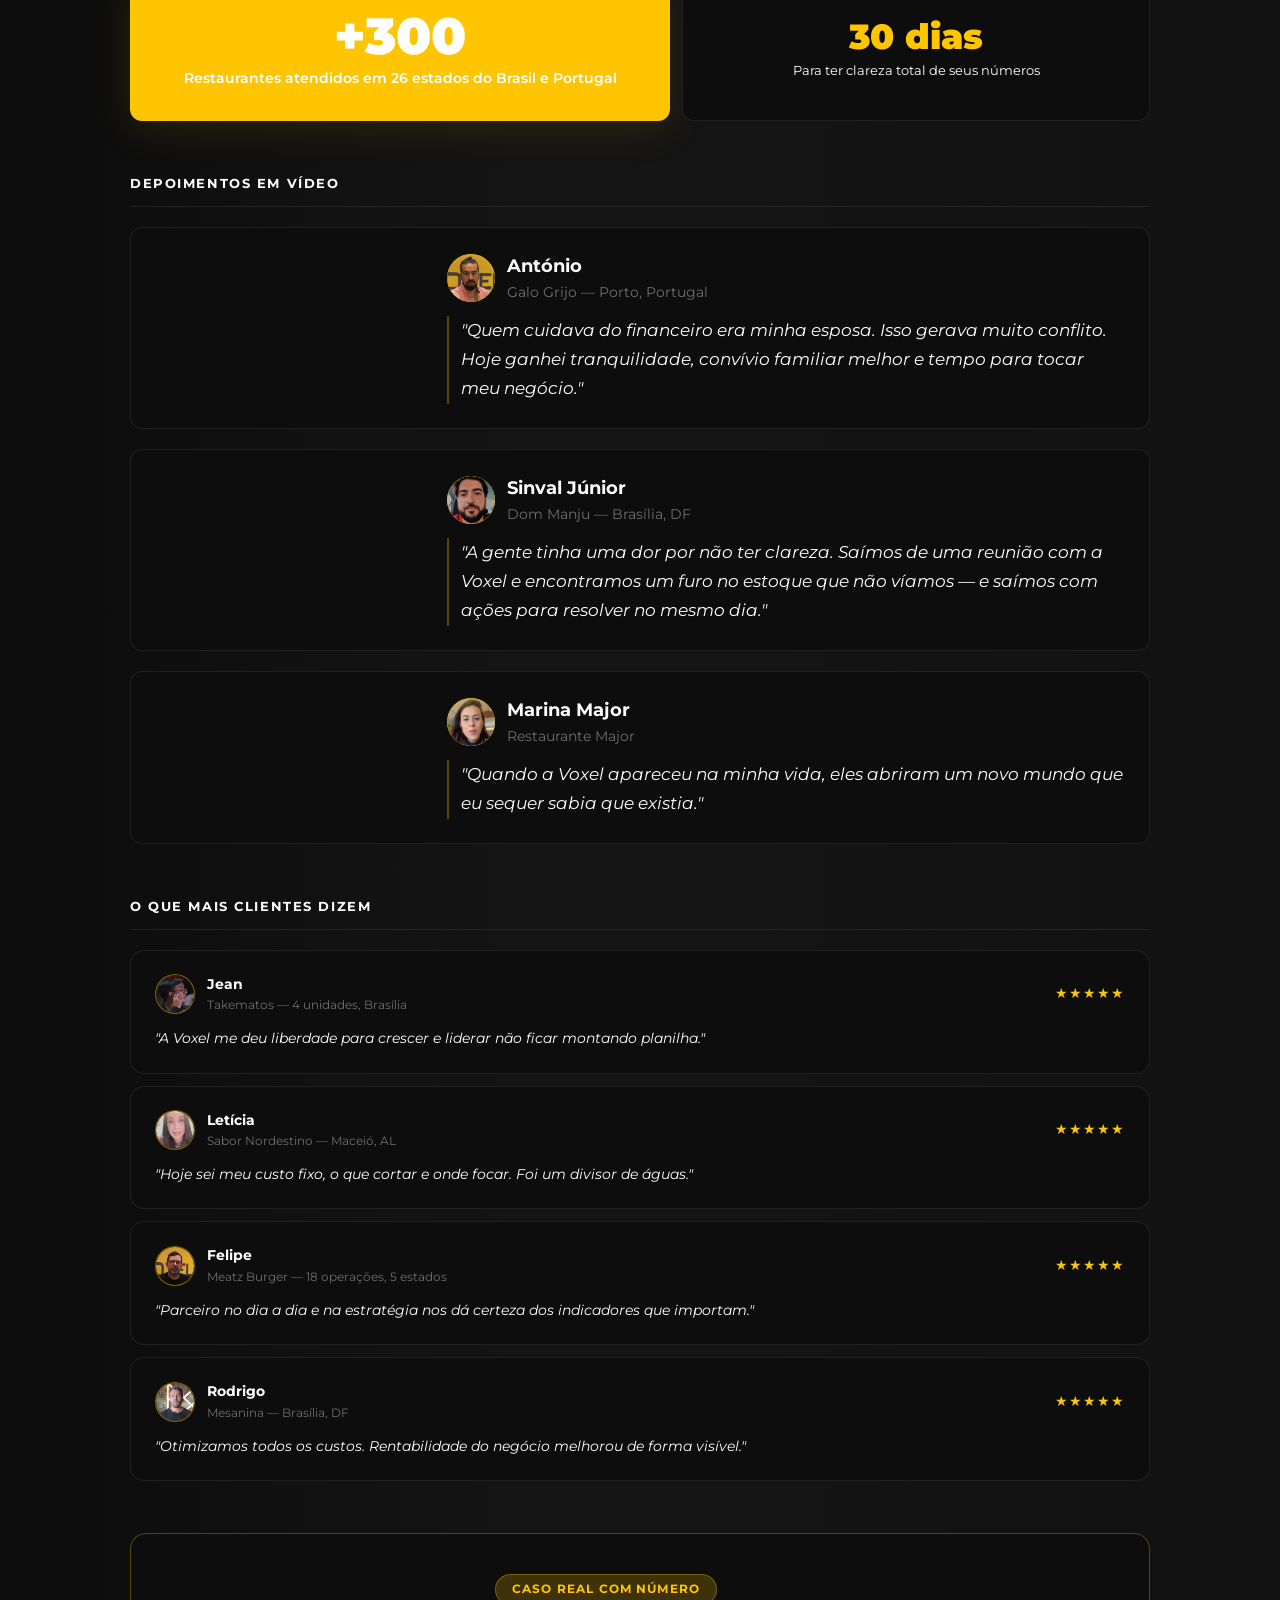
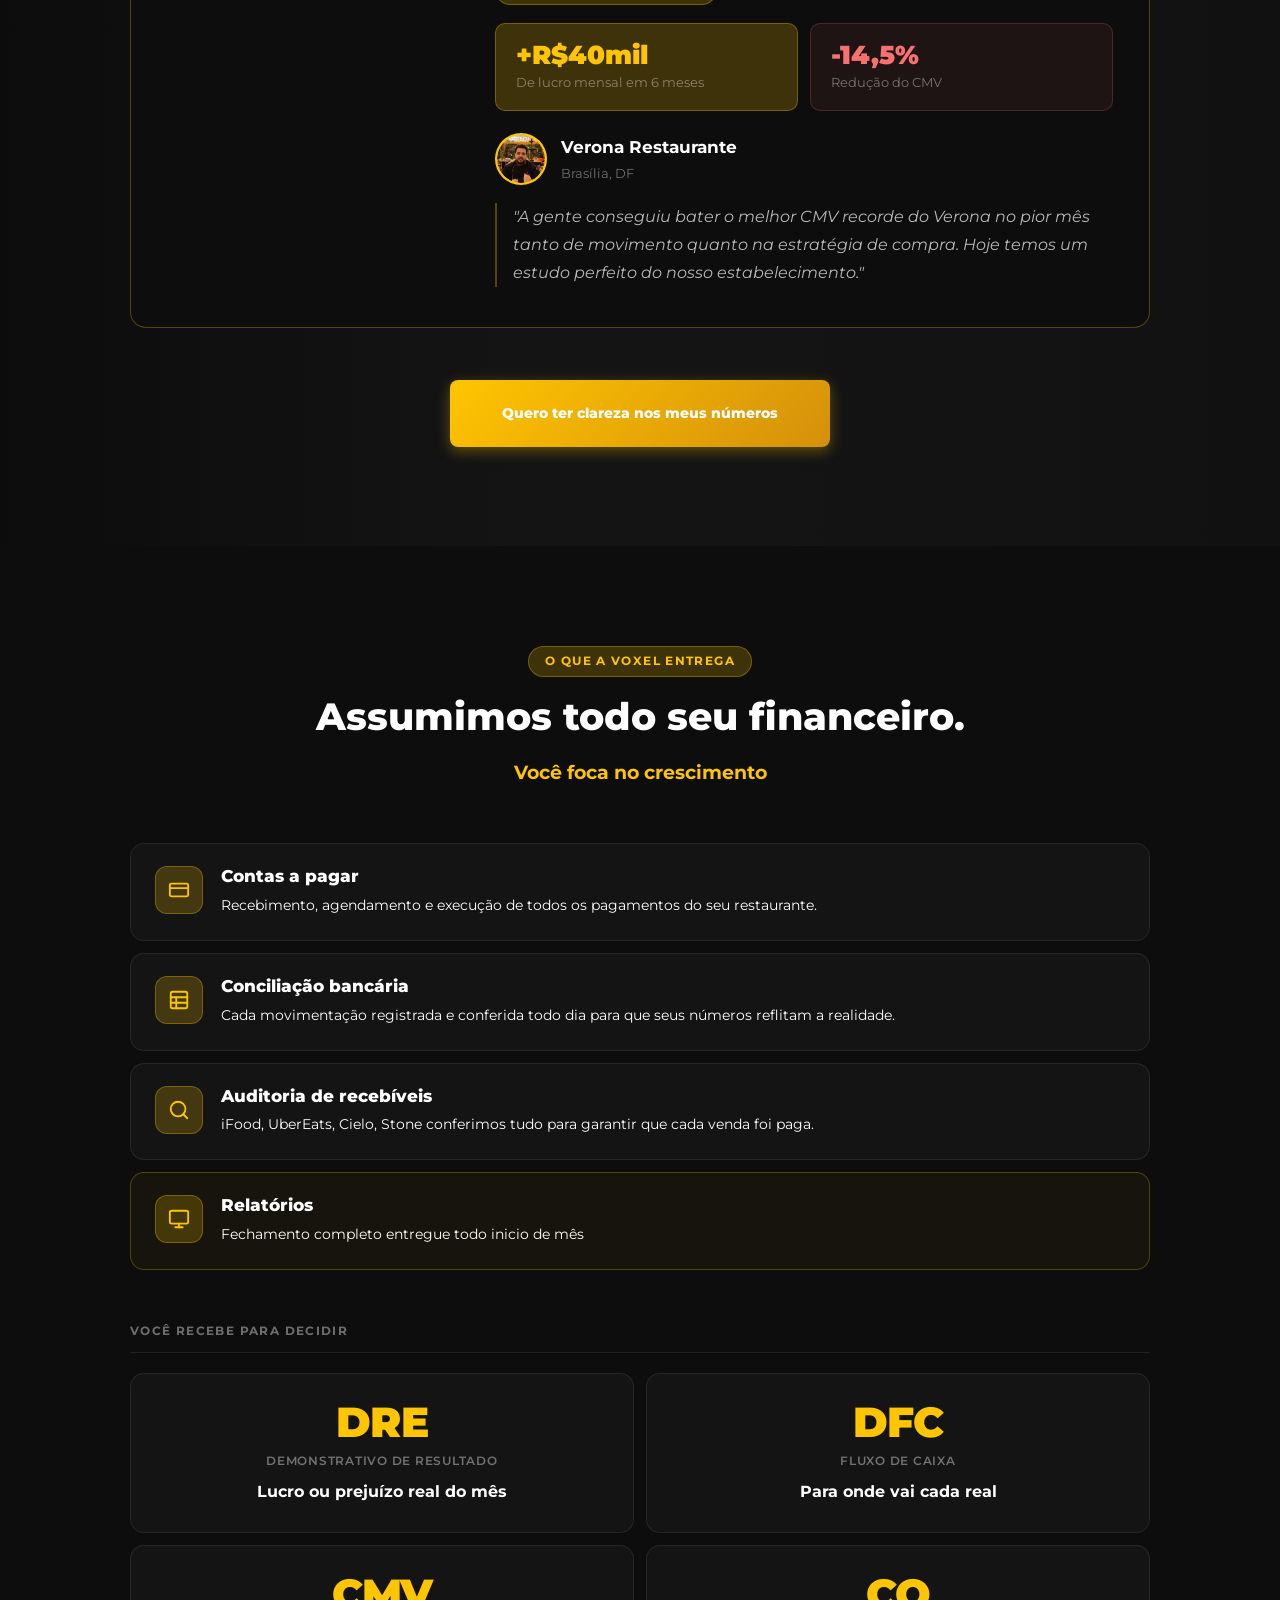
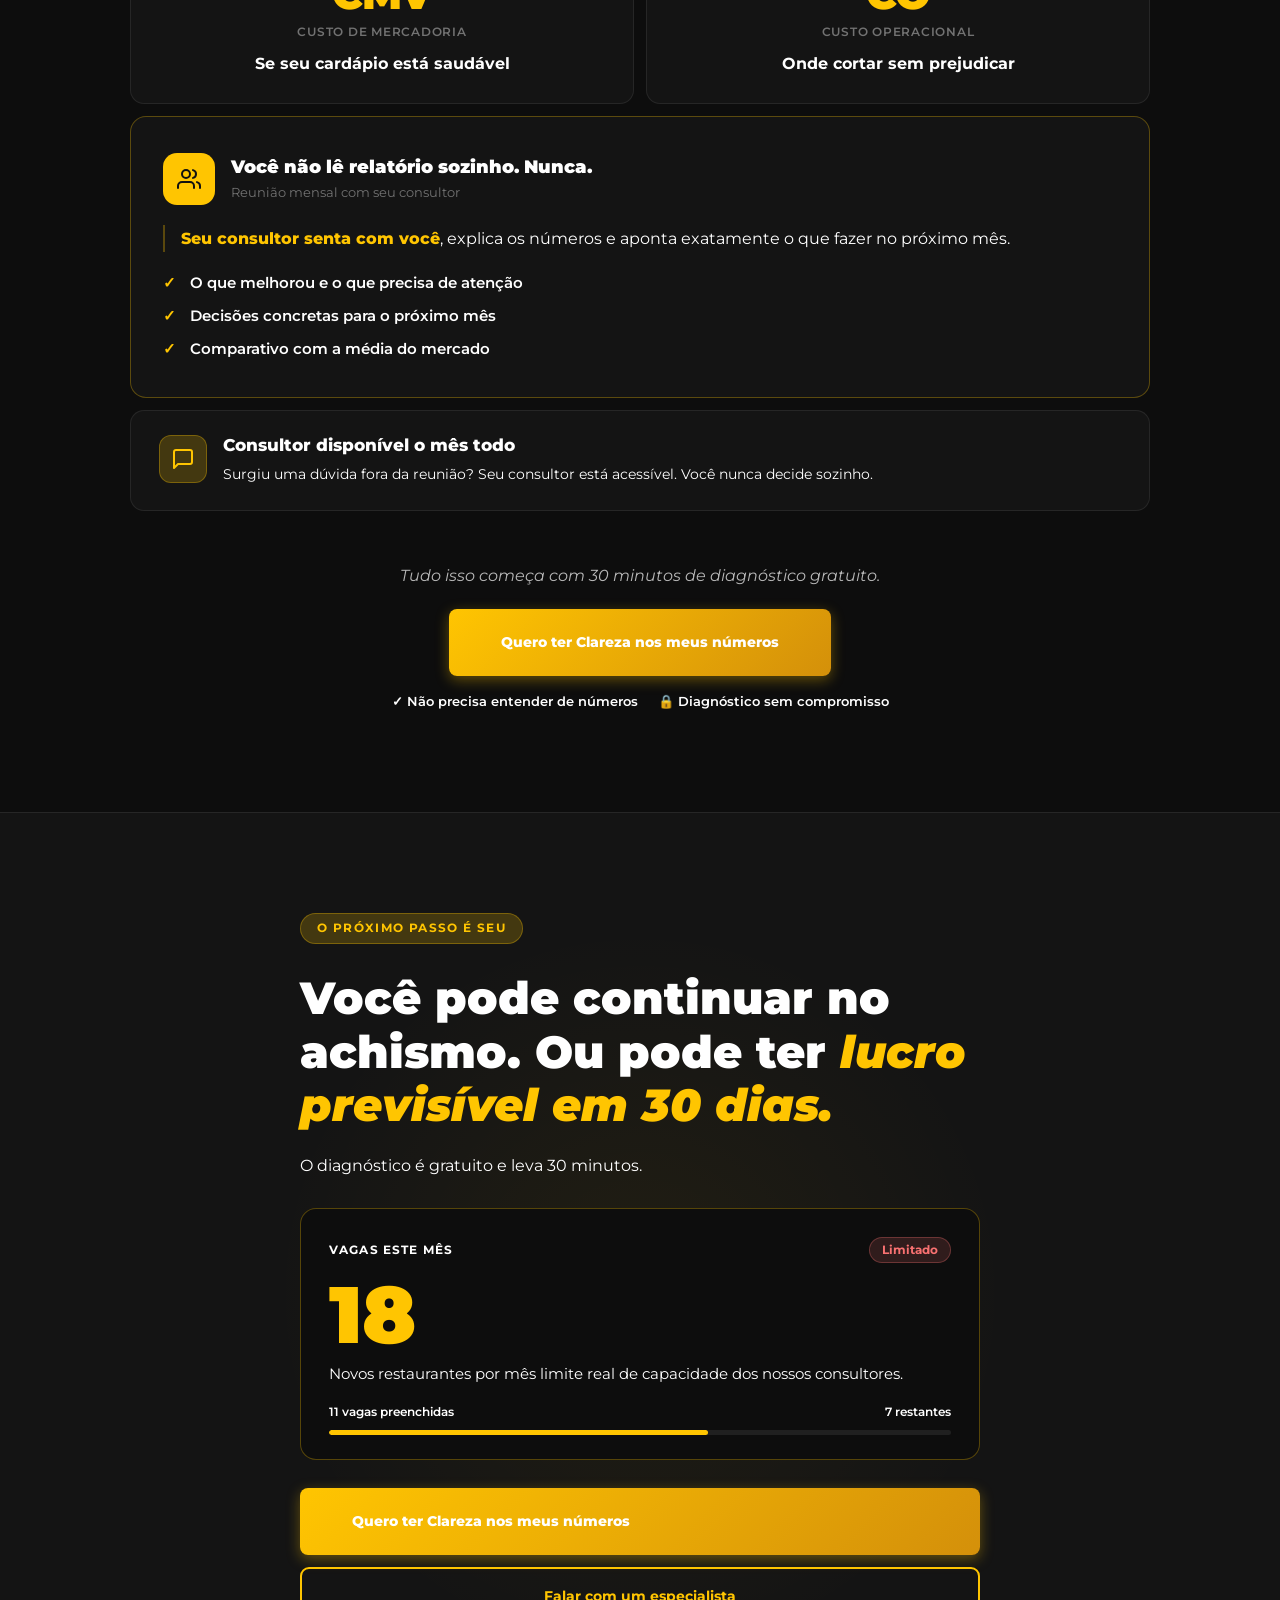
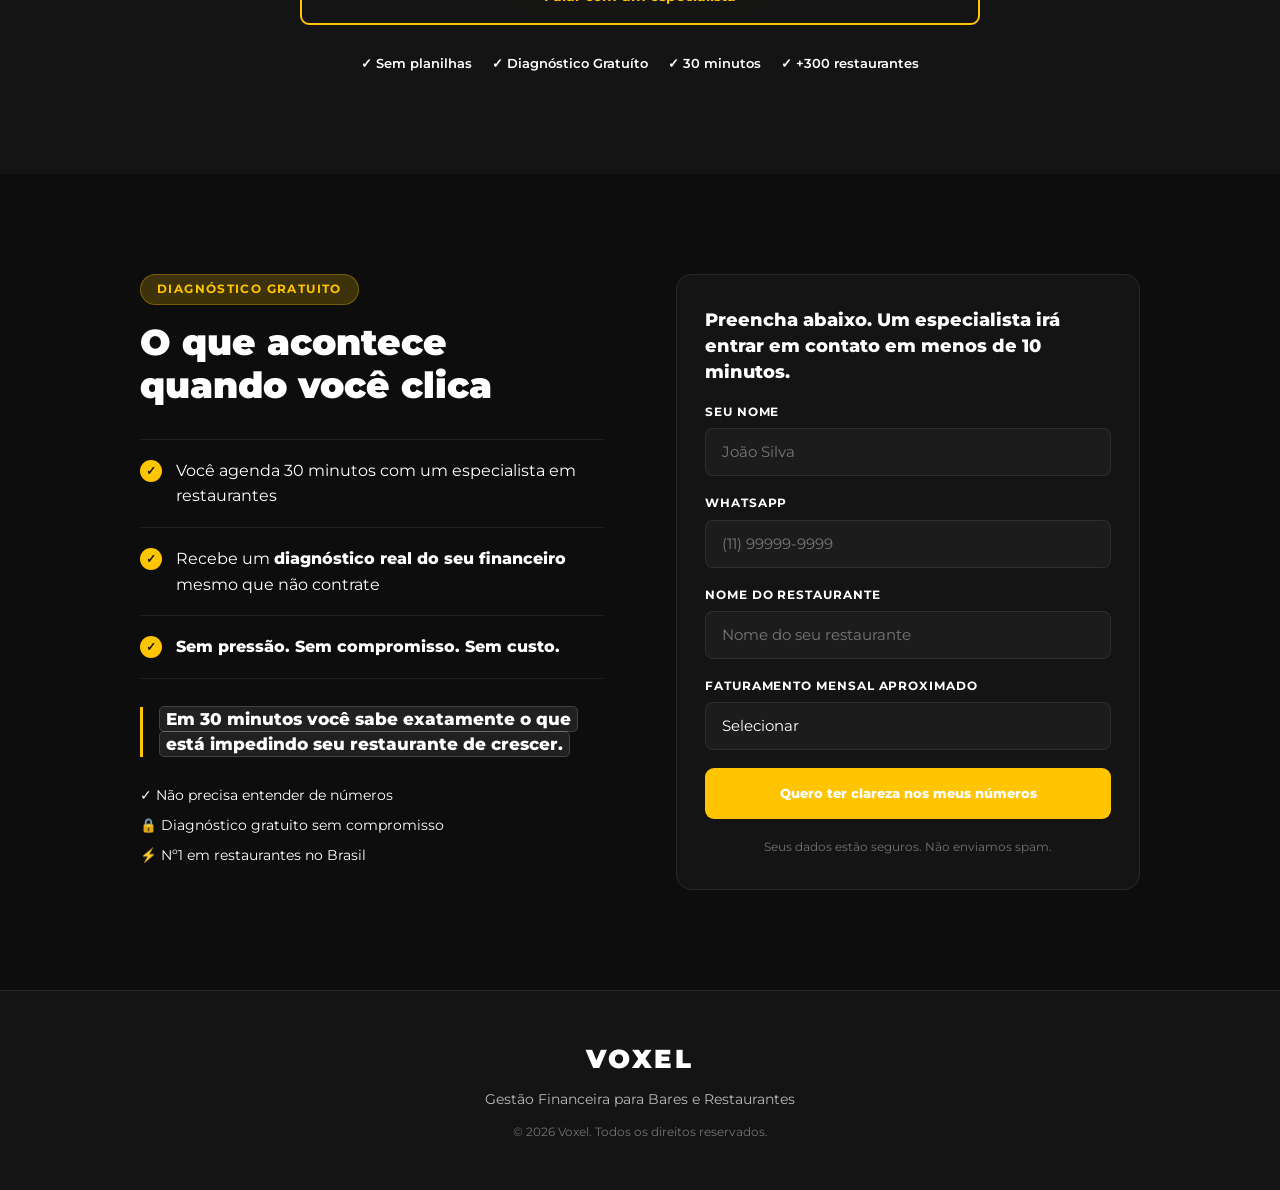
==== commit 3b2fb6a5: "Fix smooth scroll by importing main.js main.js was never loaded in the HTML, so smooth scroll and ot" ====
--- a/index.html
+++ b/index.html
@@ -17,6 +17,7 @@
   <link rel="preconnect" href="https://vt-h-1.b-cdn.net">
 
   <link rel="stylesheet" href="index.css">
+  <script src="main.js" defer></script>
 
   <!-- PERF: fonte fora do caminho crítico (não bloqueia render) -->
   <link rel="preload"
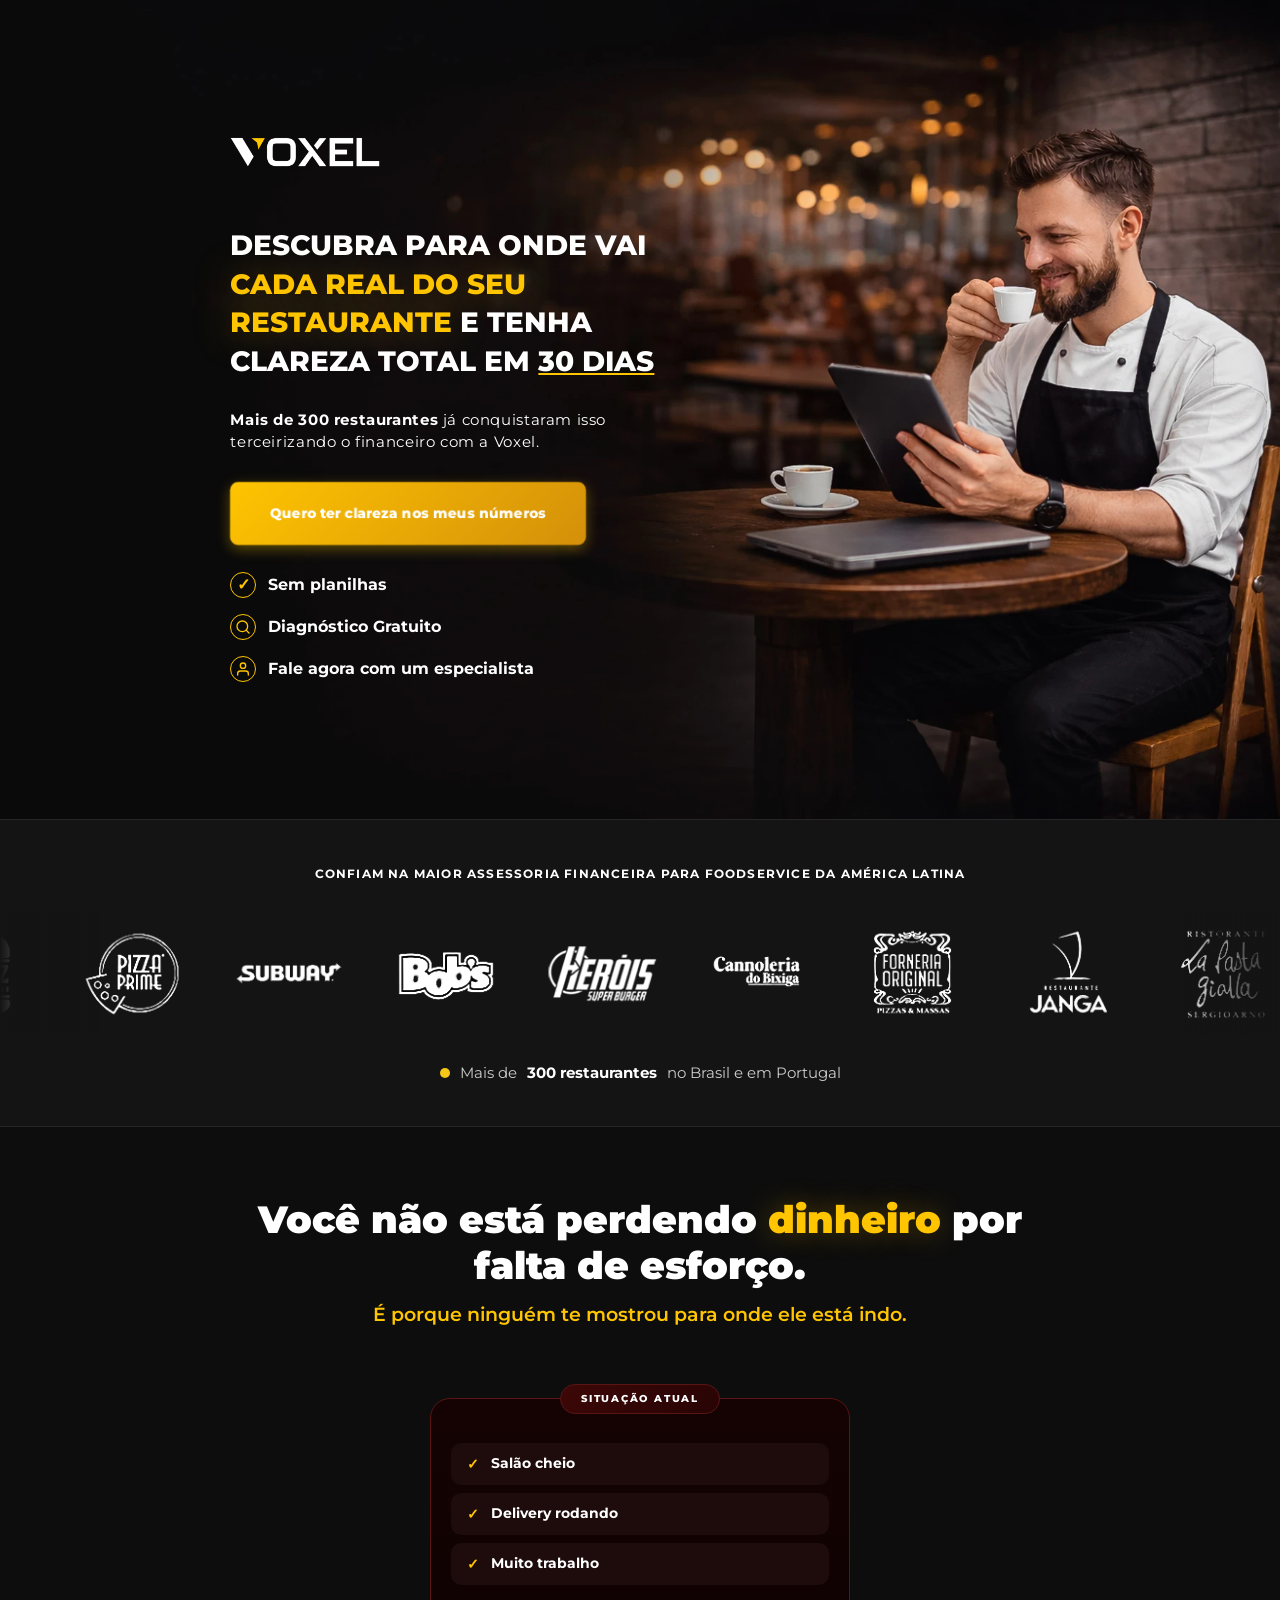
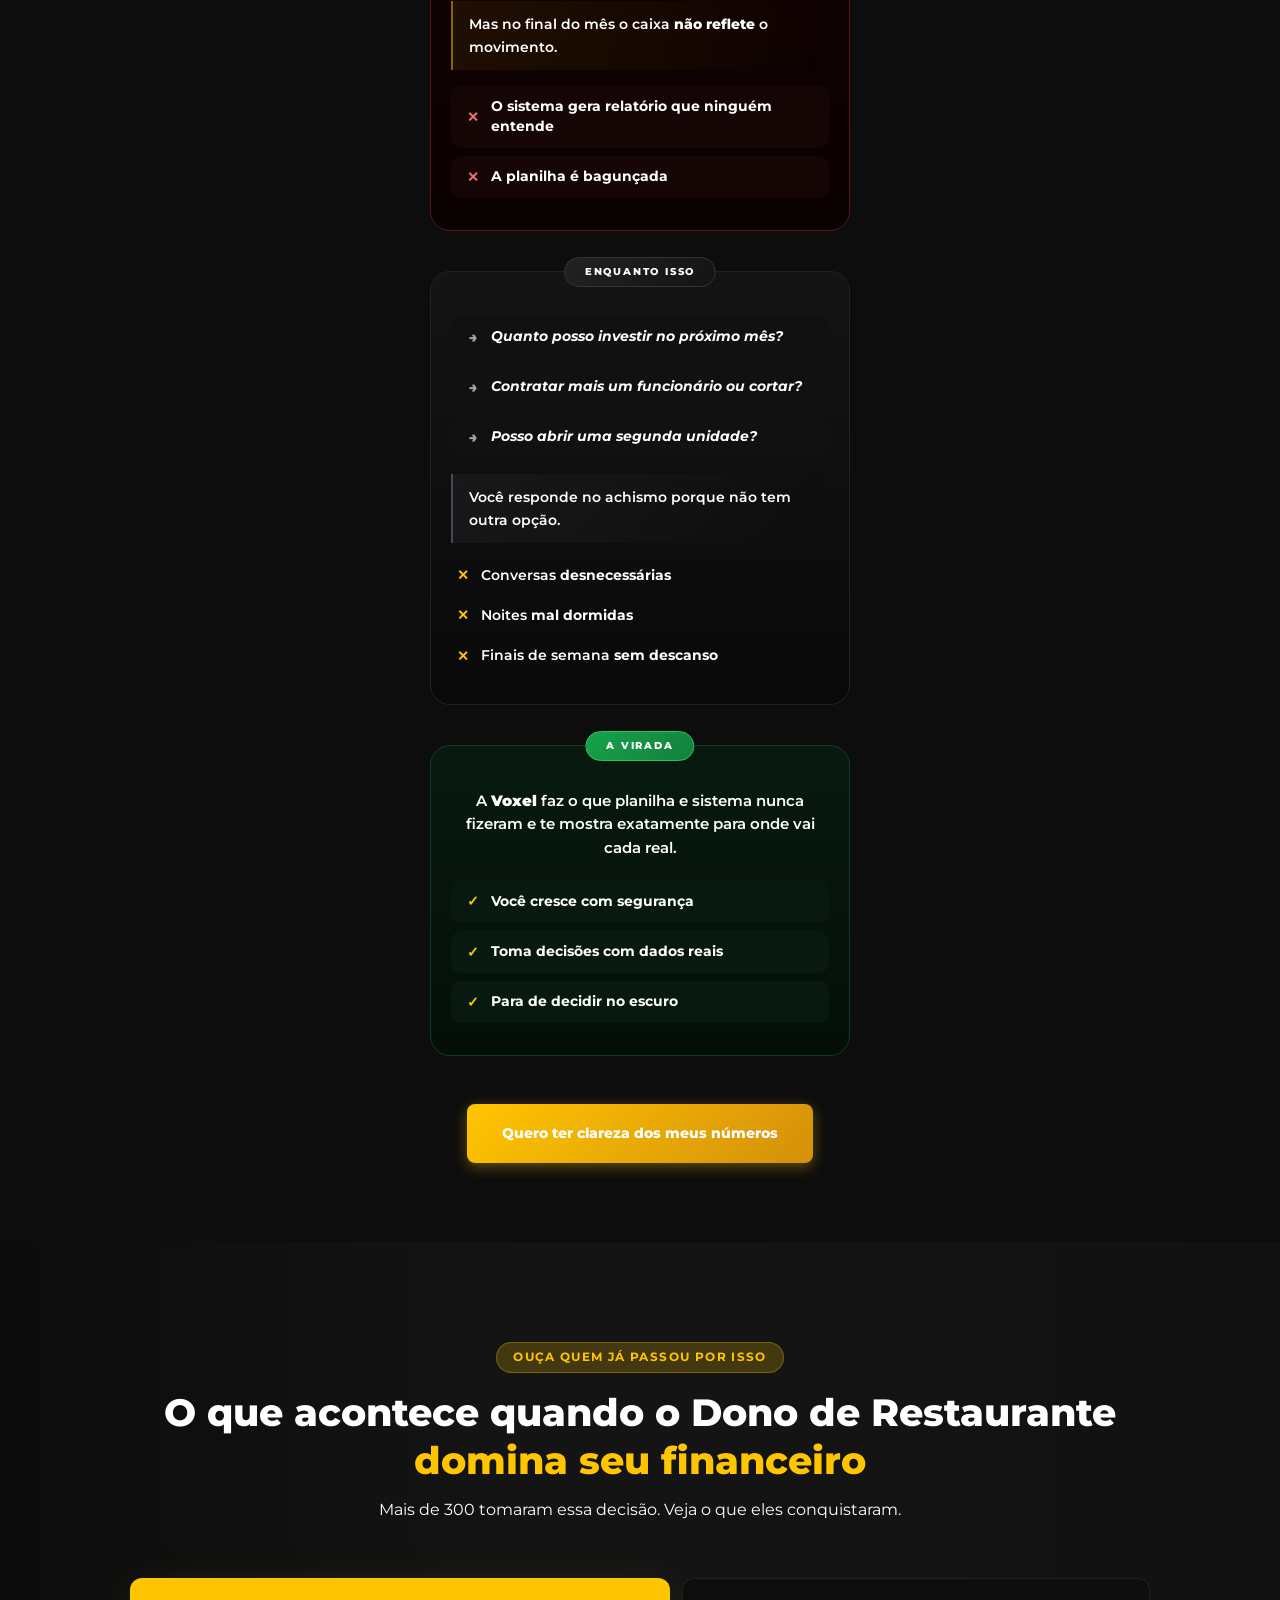
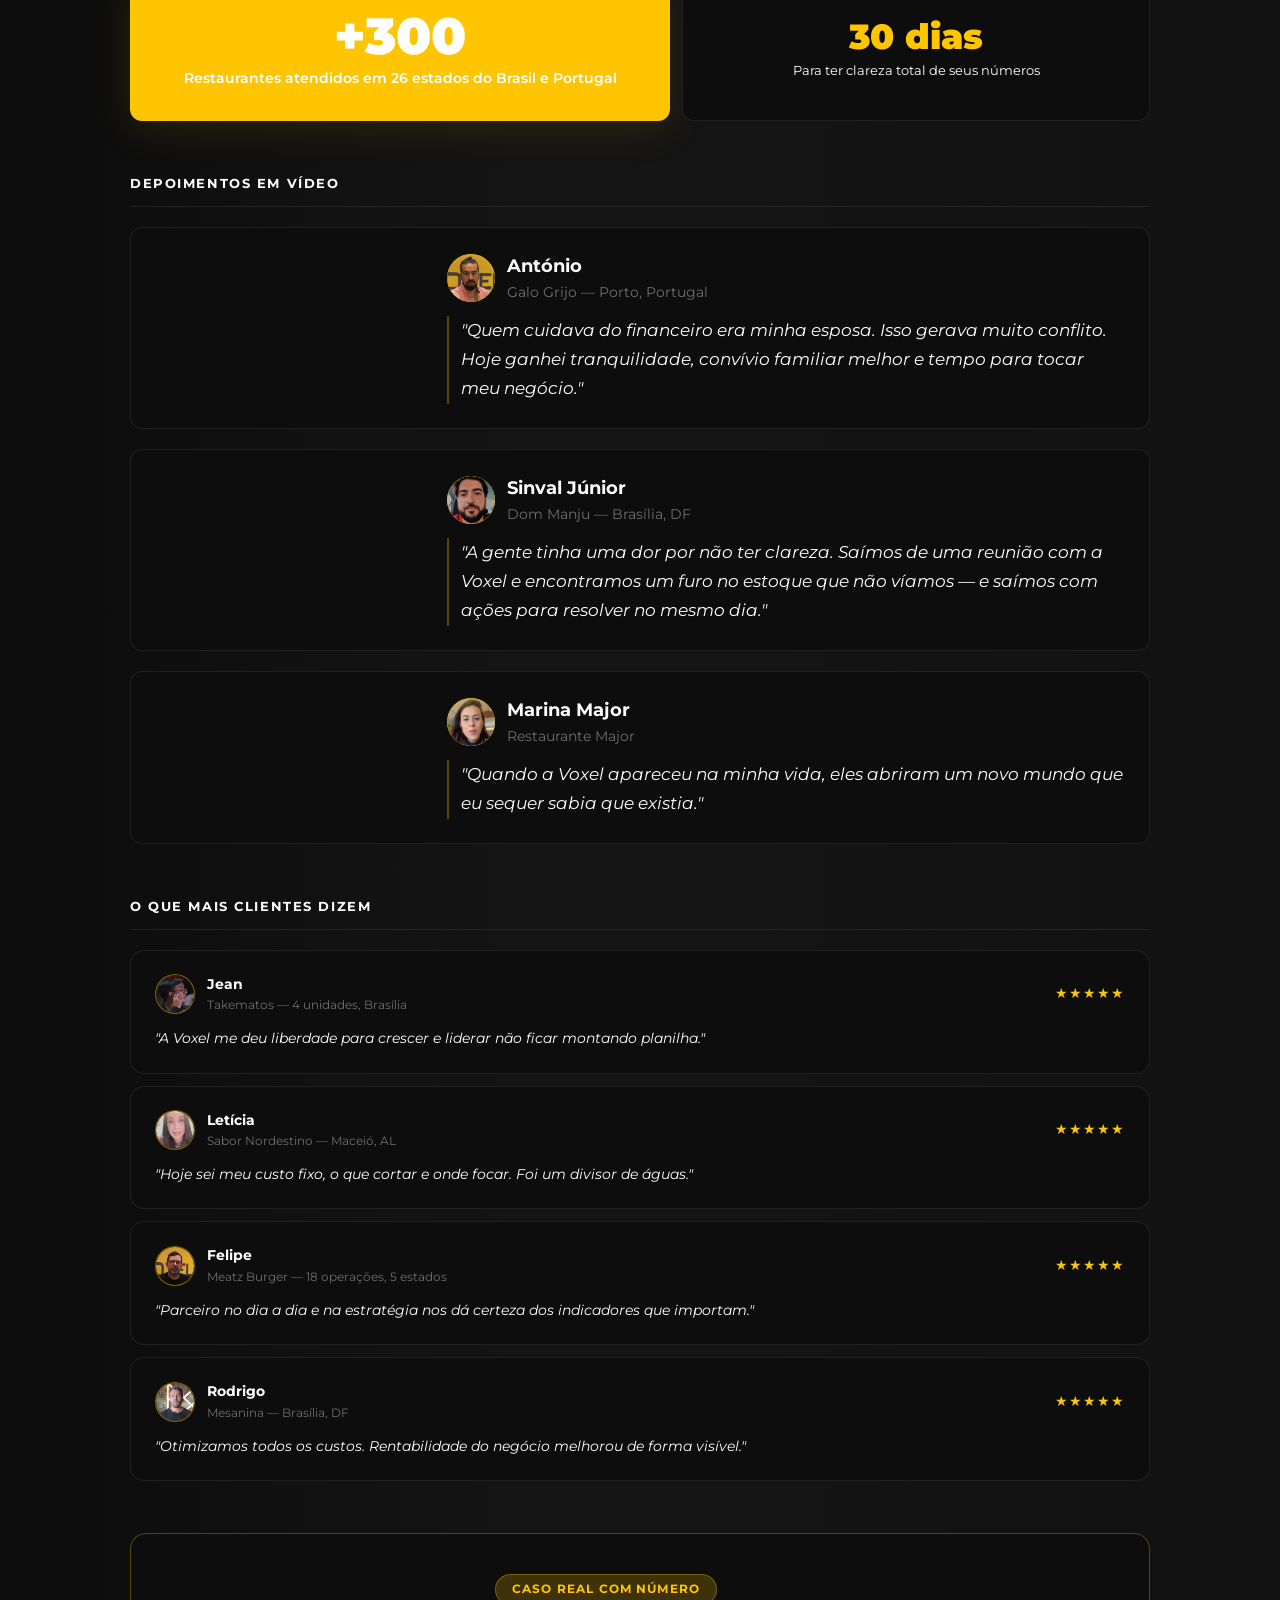
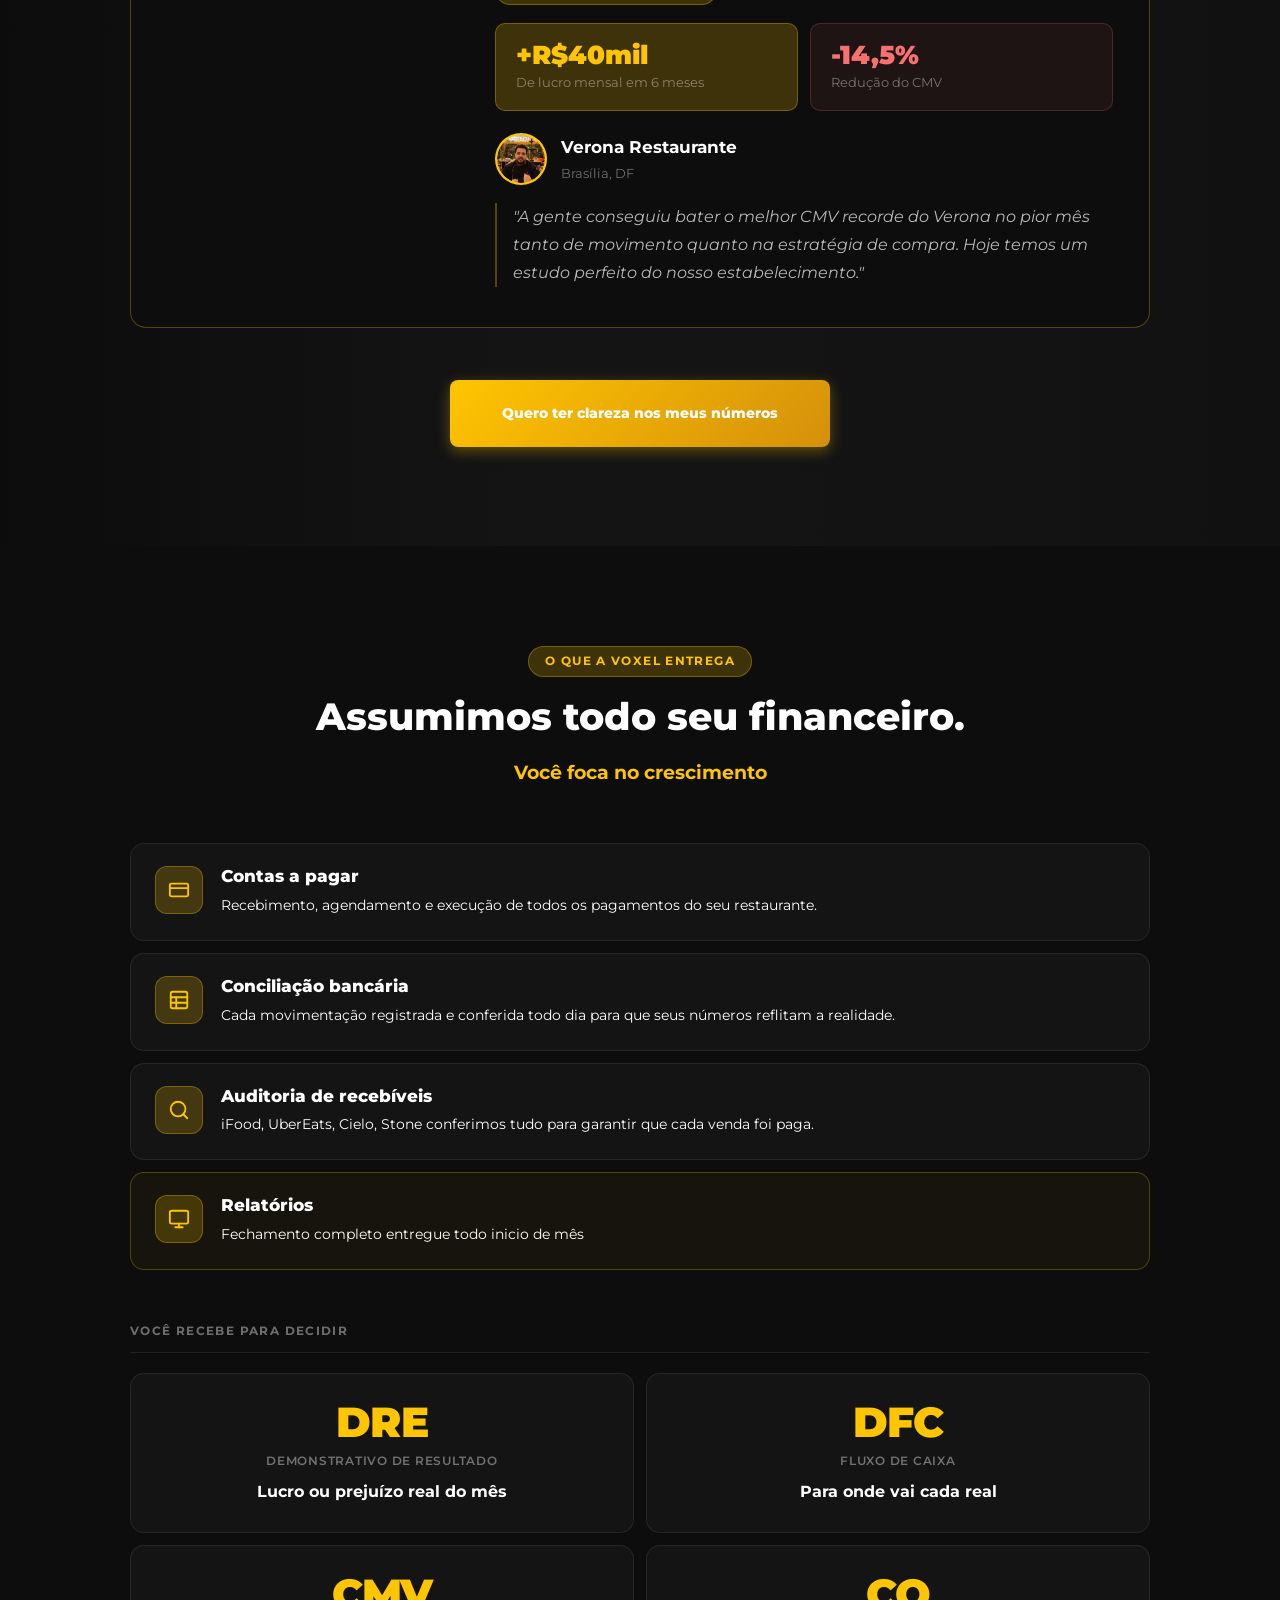
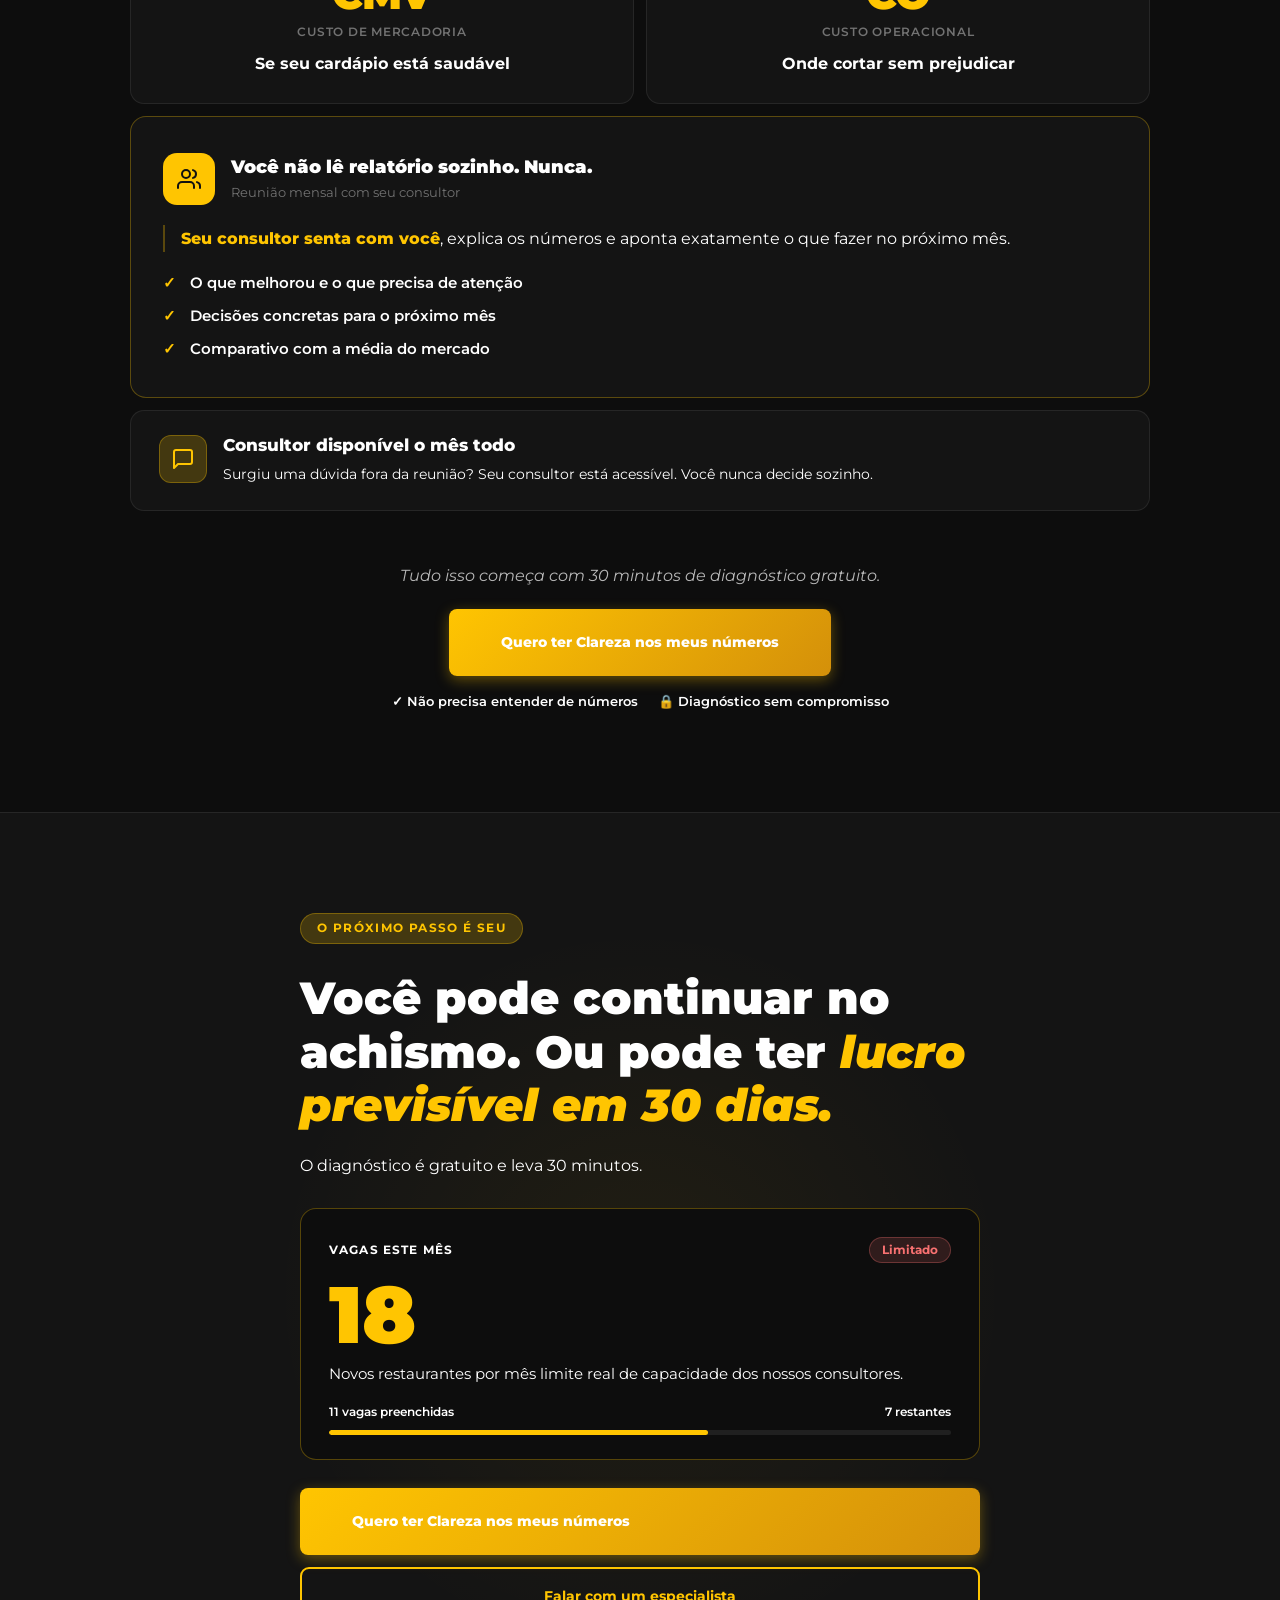
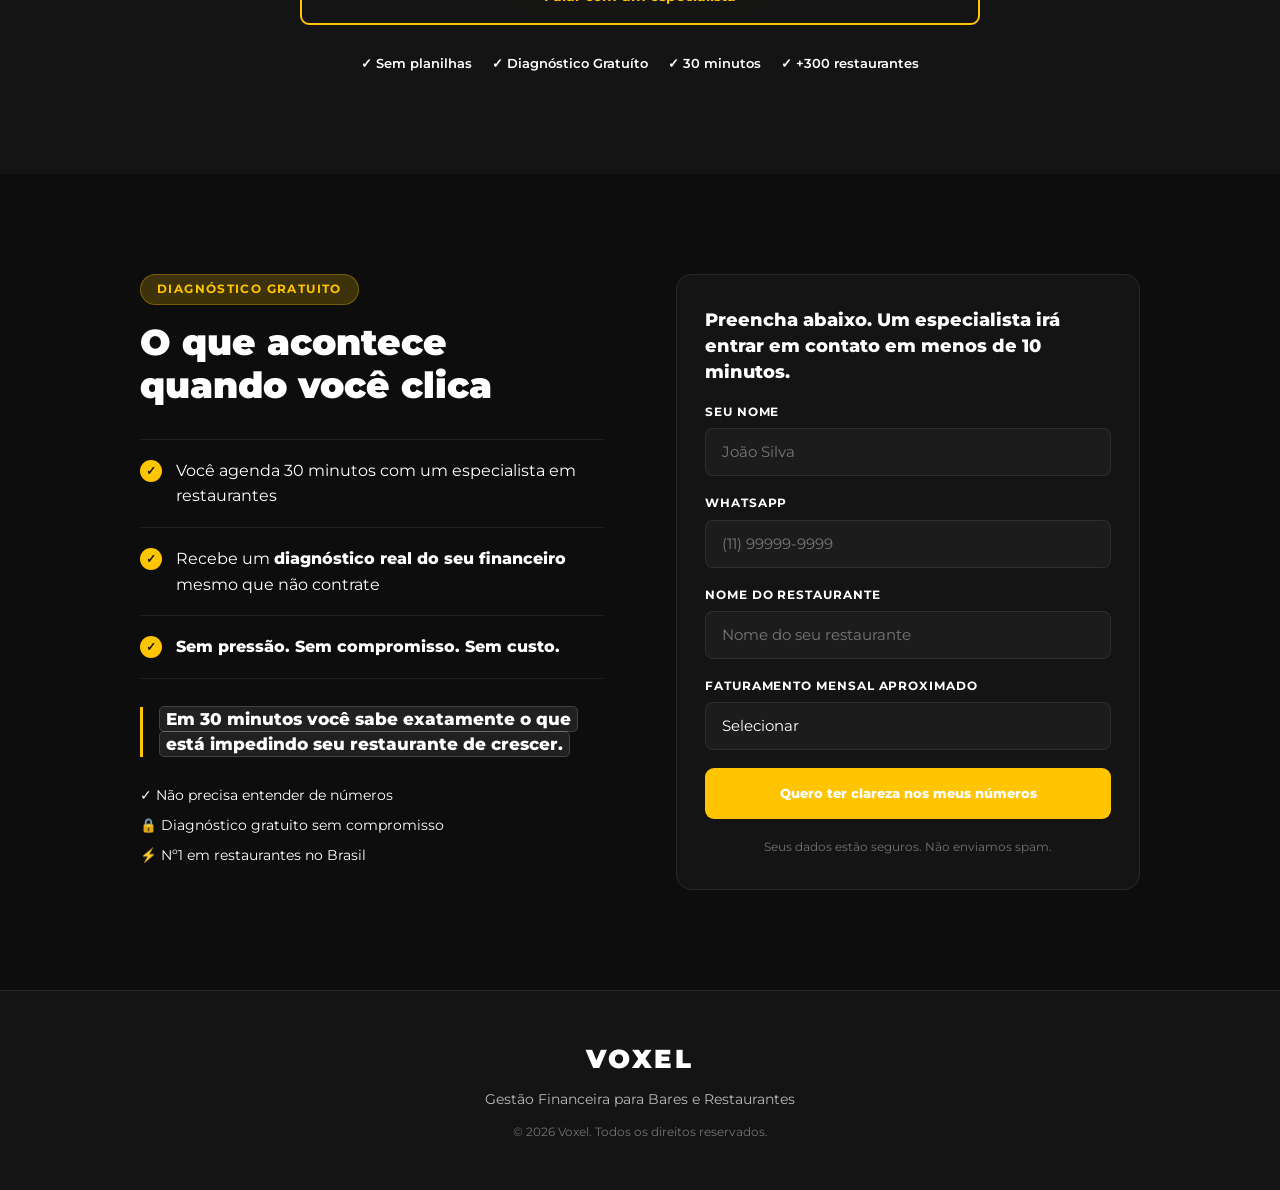
==== commit a156c354: "Fix mobile CTA scroll to land directly on form fields Moved anchor target from the section wrapper t" ====
--- a/index.html
+++ b/index.html
@@ -74,7 +74,7 @@
           terceirizando o financeiro com a Voxel.
         </p>
 
-        <a href="#form" class="hero__cta" id="hero-cta">
+        <a href="#formulario" class="hero__cta" id="hero-cta">
           Quero ter clareza nos meus números</a>
 
         <ul class="hero__bullets">
@@ -251,7 +251,7 @@
       </div>
 
       <div class="dor__cta-wrap reveal">
-        <a href="#form" class="cta-gold">Quero ter clareza dos meus números</a>
+        <a href="#formulario" class="cta-gold">Quero ter clareza dos meus números</a>
       </div>
 
     </div>
@@ -475,7 +475,7 @@
       </div>
 
       <div class="sec-cta reveal">
-        <a href="#form" class="cta-gold cta-gold--big">Quero ter clareza nos meus números</a>
+        <a href="#formulario" class="cta-gold cta-gold--big">Quero ter clareza nos meus números</a>
       </div>
 
     </div>
@@ -618,7 +618,7 @@
 
       <div class="sec-cta reveal">
         <p class="valor__cta-pre">Tudo isso começa com 30 minutos de diagnóstico gratuito.</p>
-        <a href="#form" class="cta-gold cta-gold--big">Quero ter Clareza nos meus números</a>
+        <a href="#formulario" class="cta-gold cta-gold--big">Quero ter Clareza nos meus números</a>
         <div class="valor__cta-selos">
           <span>✓ Não precisa entender de números</span>
           <span>🔒 Diagnóstico sem compromisso</span>
@@ -666,7 +666,7 @@
         </div>
 
         <div class="fechamento__btns">
-          <a href="#form" class="cta-gold cta-gold--big">
+          <a href="#formulario" class="cta-gold cta-gold--big">
             Quero ter Clareza nos meus números
           </a>
           <a href="https://wa.me/5596991712835" class="cta-outline" target="_blank" rel="noopener">
@@ -722,7 +722,7 @@
           </div>
         </div>
 
-        <div class="form__side">
+        <div class="form__side" id="formulario">
           <form class="form__box" action="#" method="POST">
             <p class="form__side-title">Preencha abaixo. Um especialista irá entrar em contato em menos de 10 minutos.
             </p>
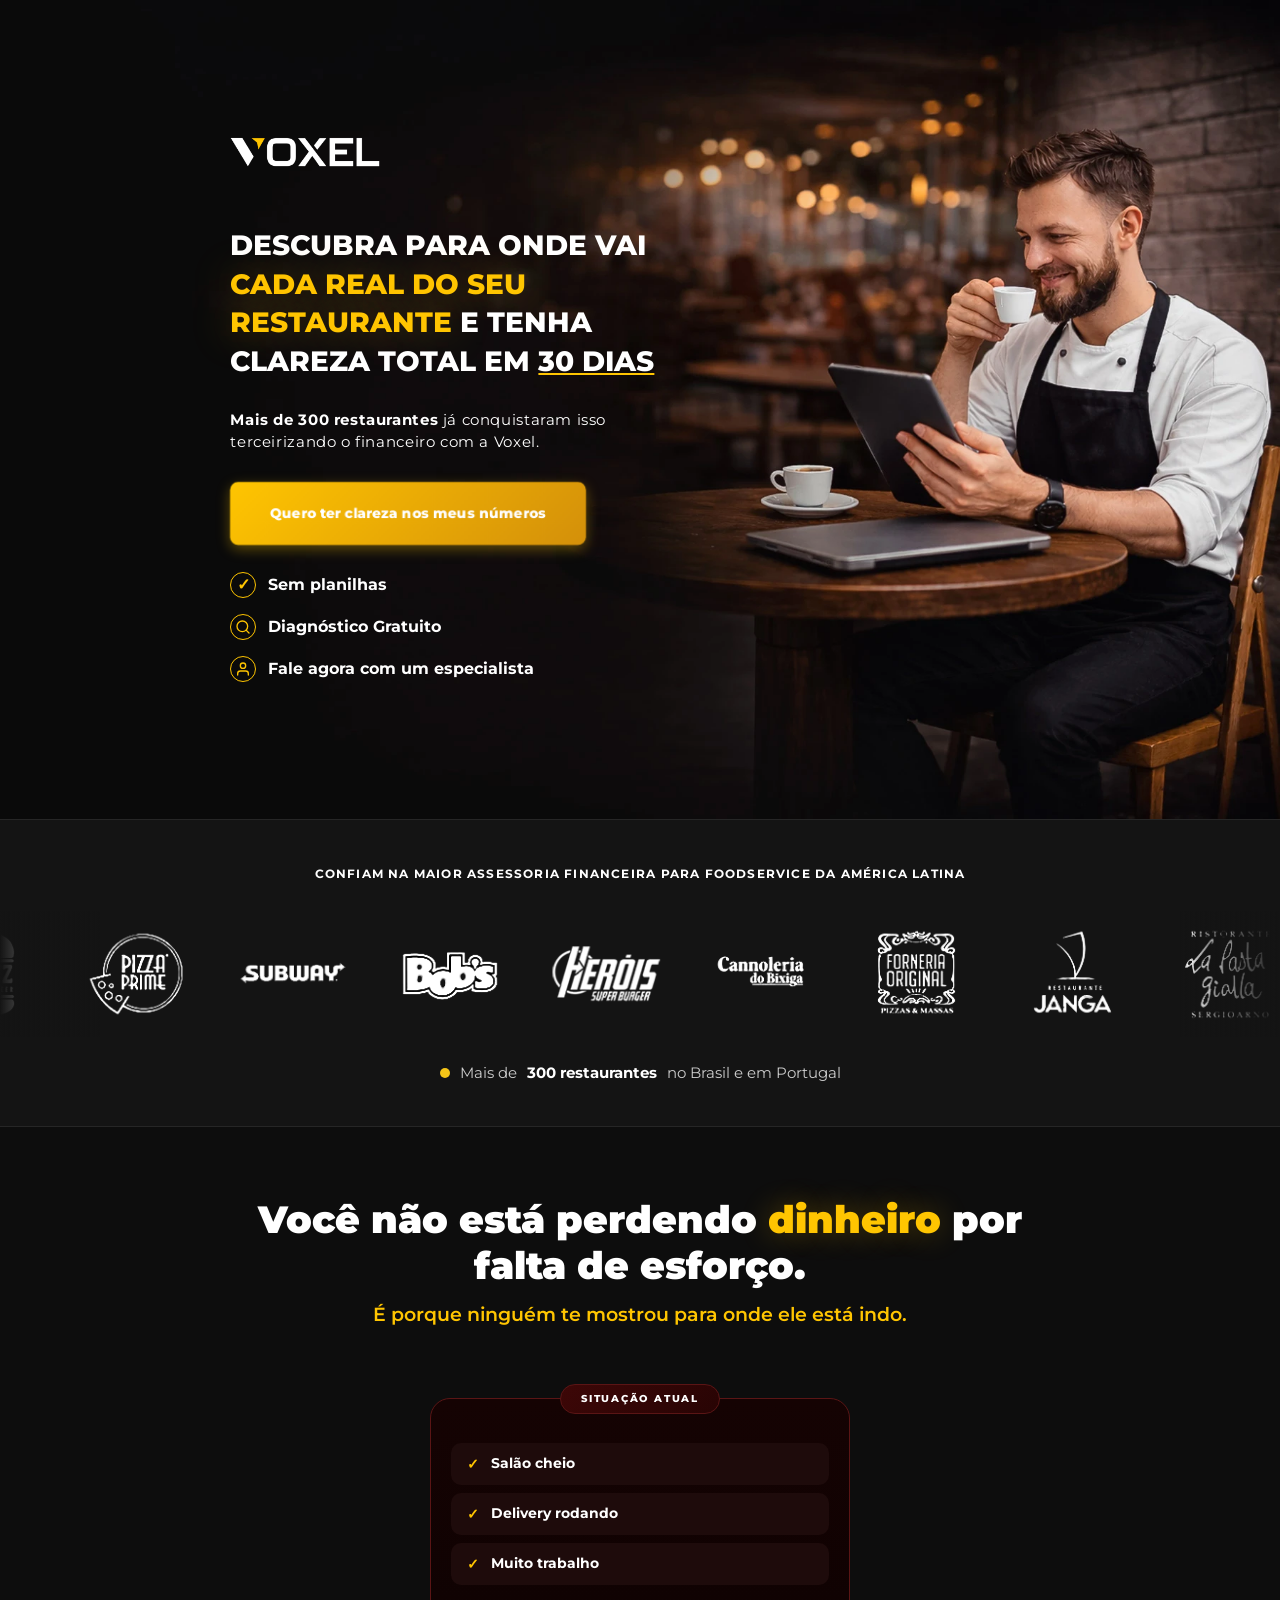
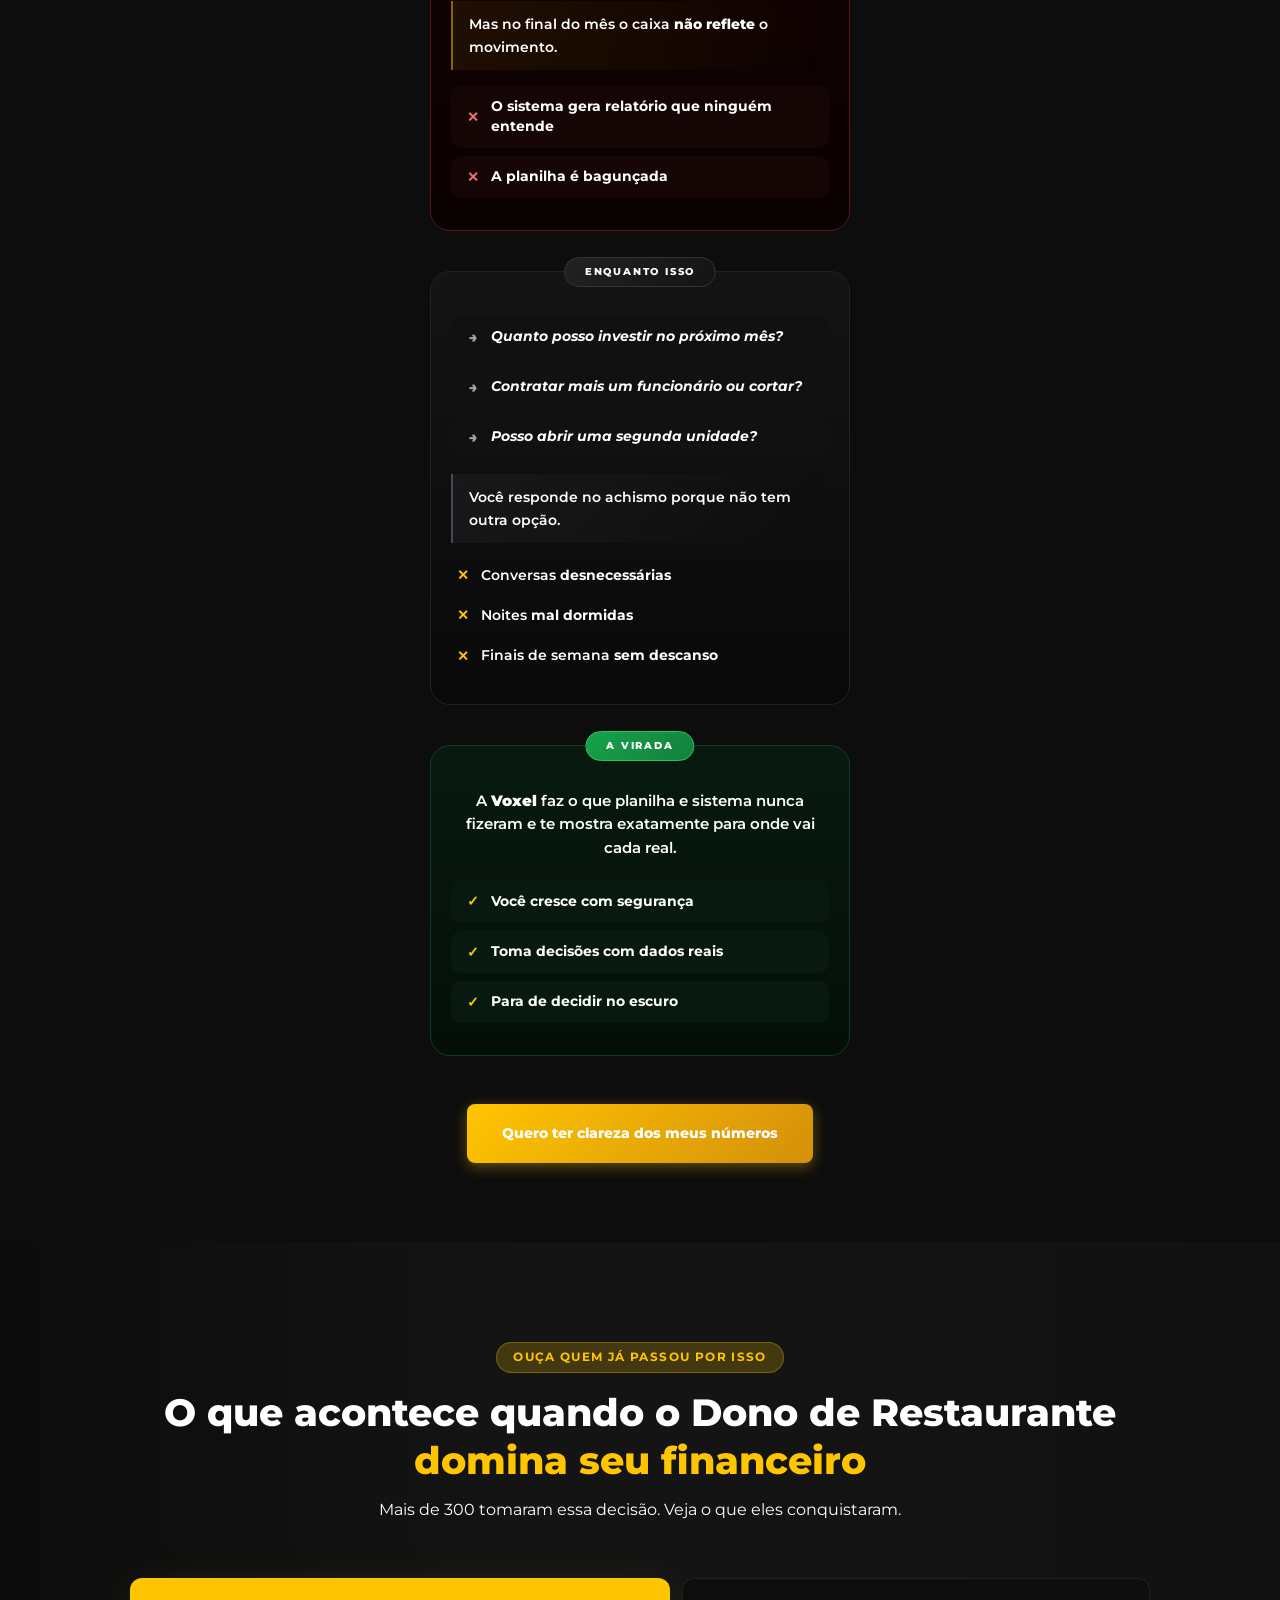
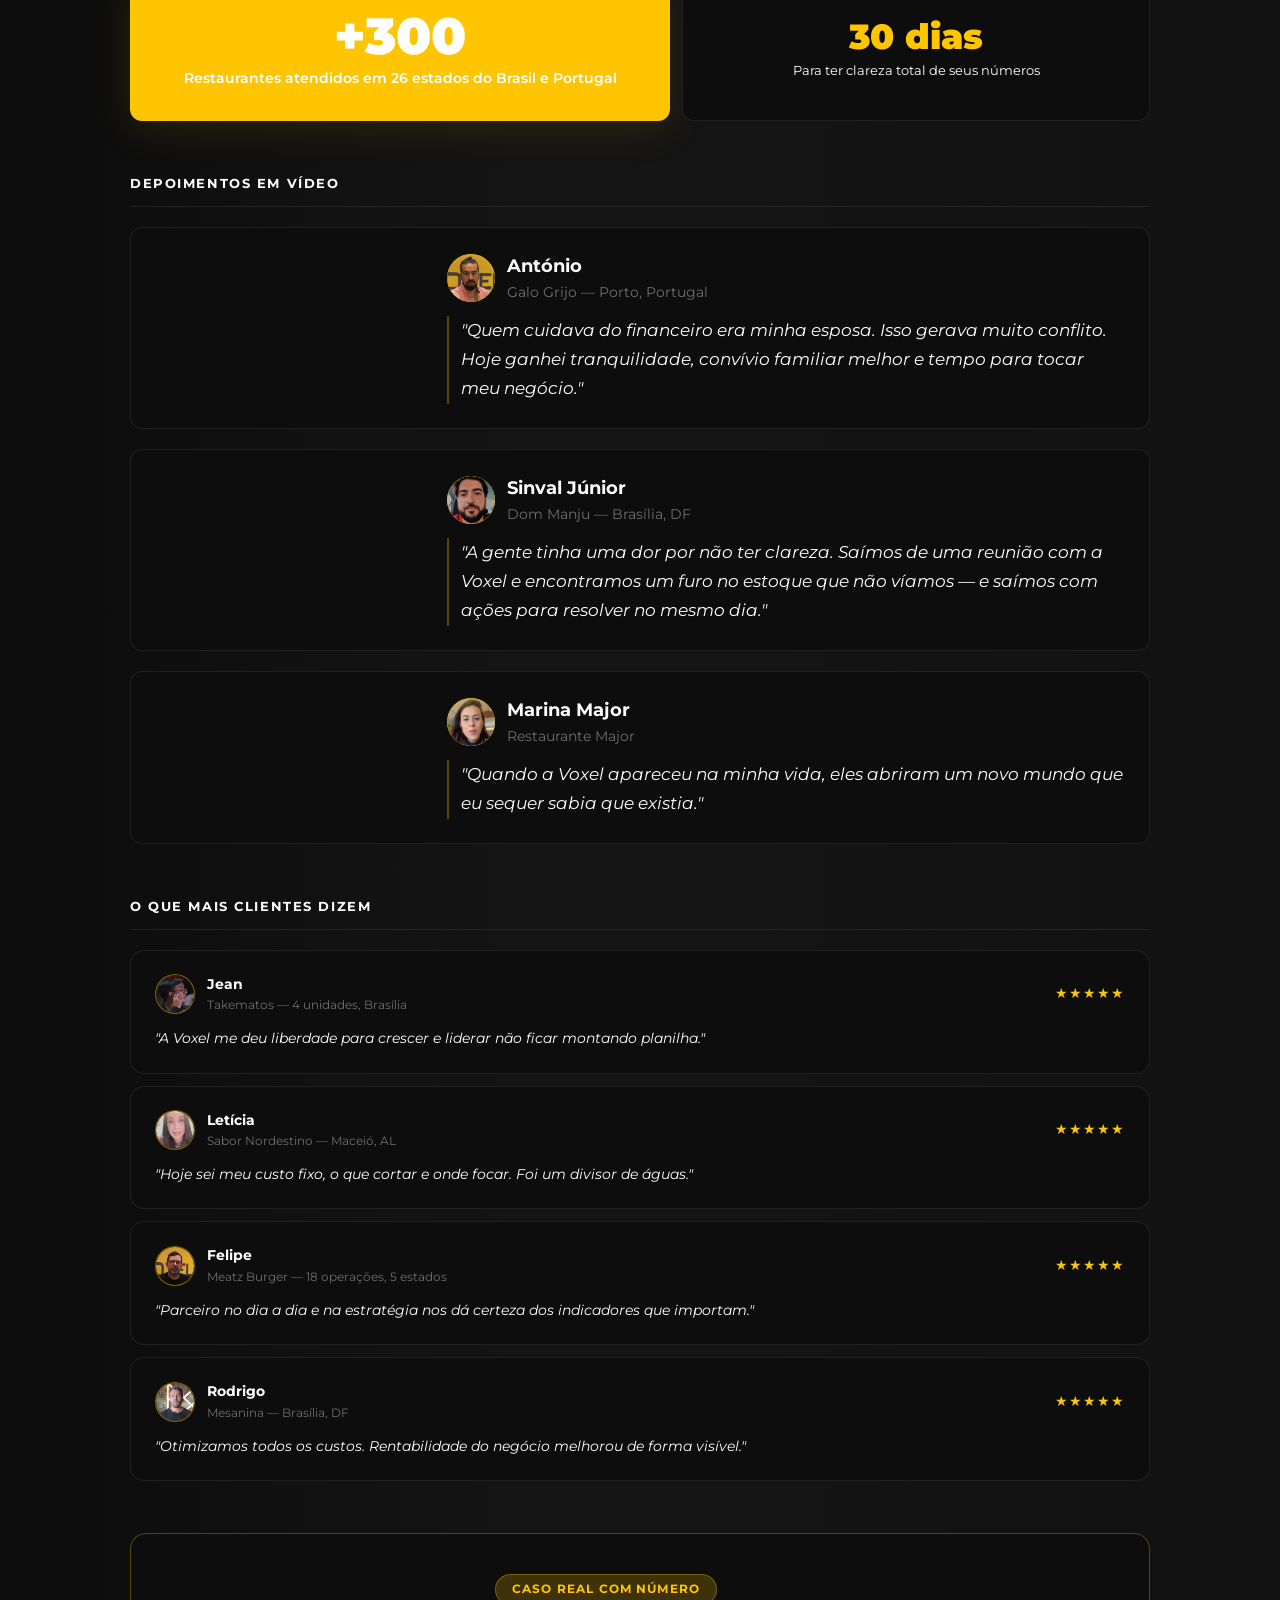
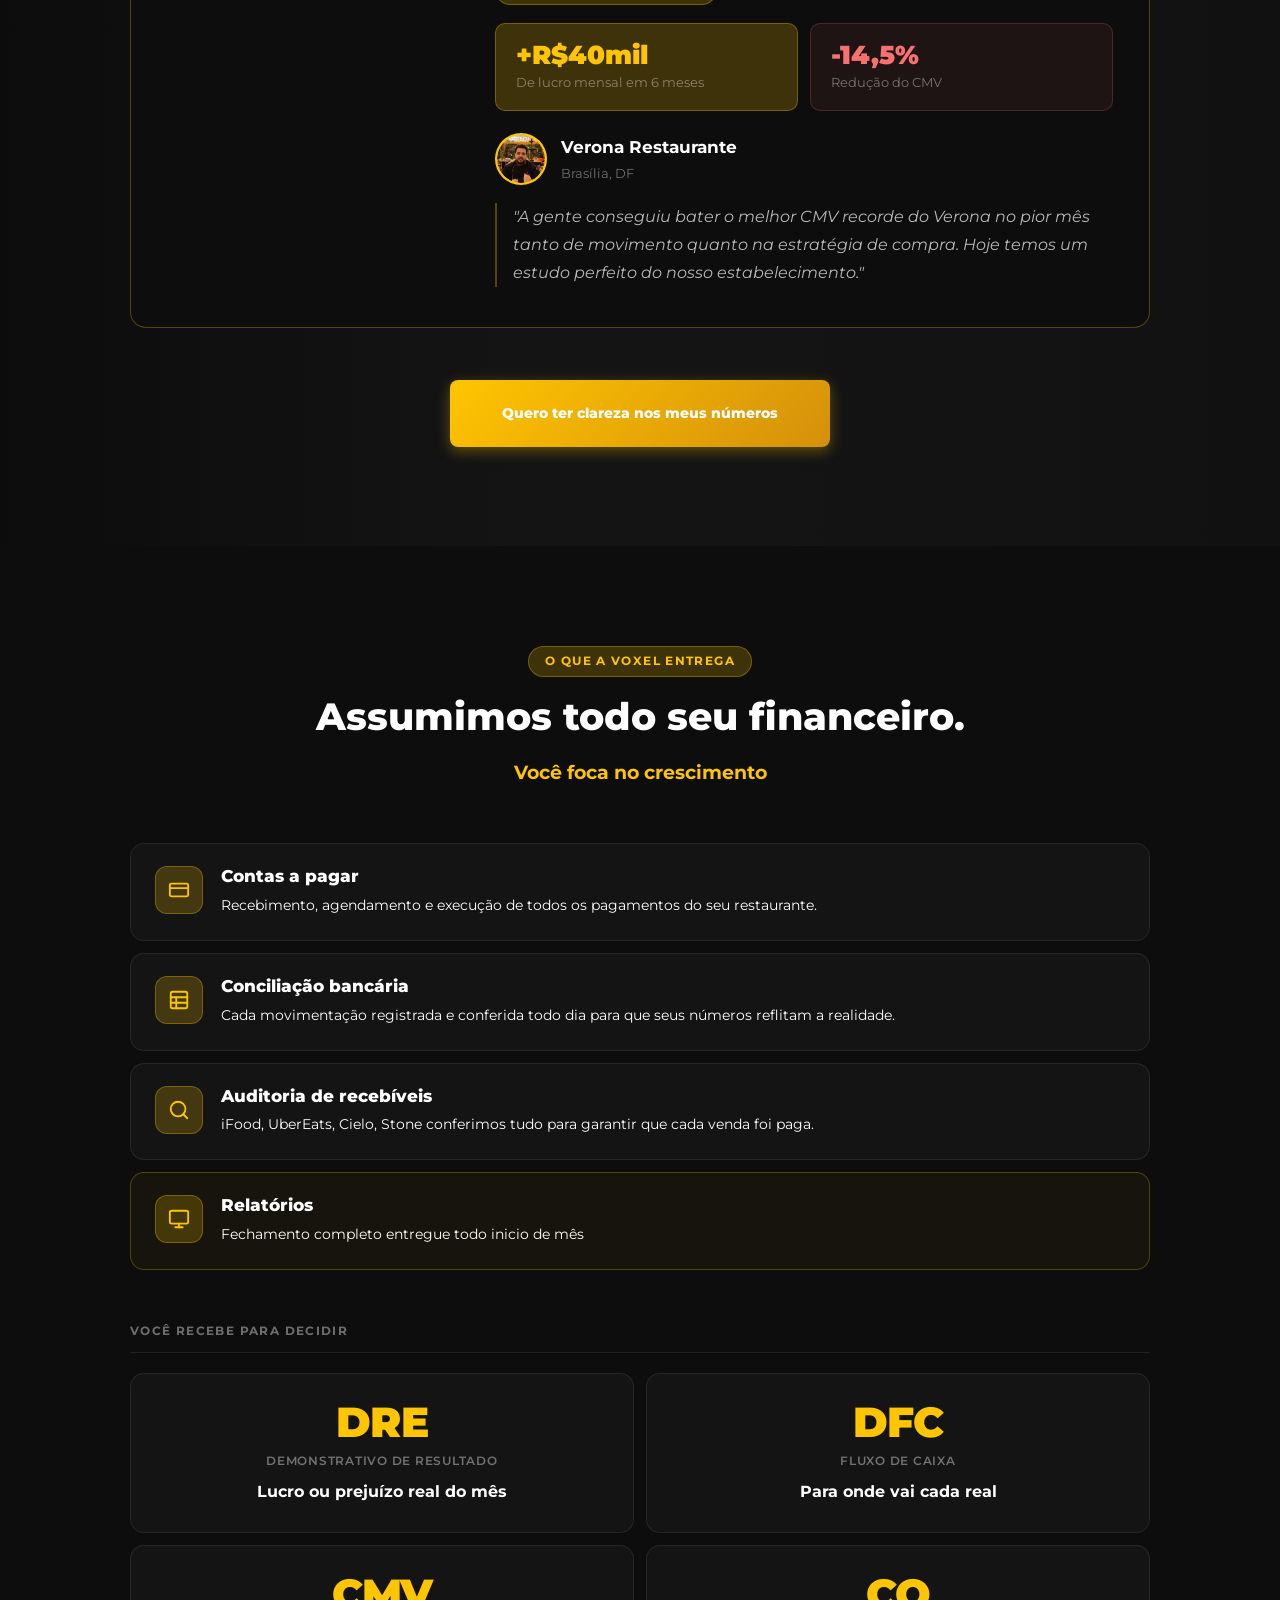
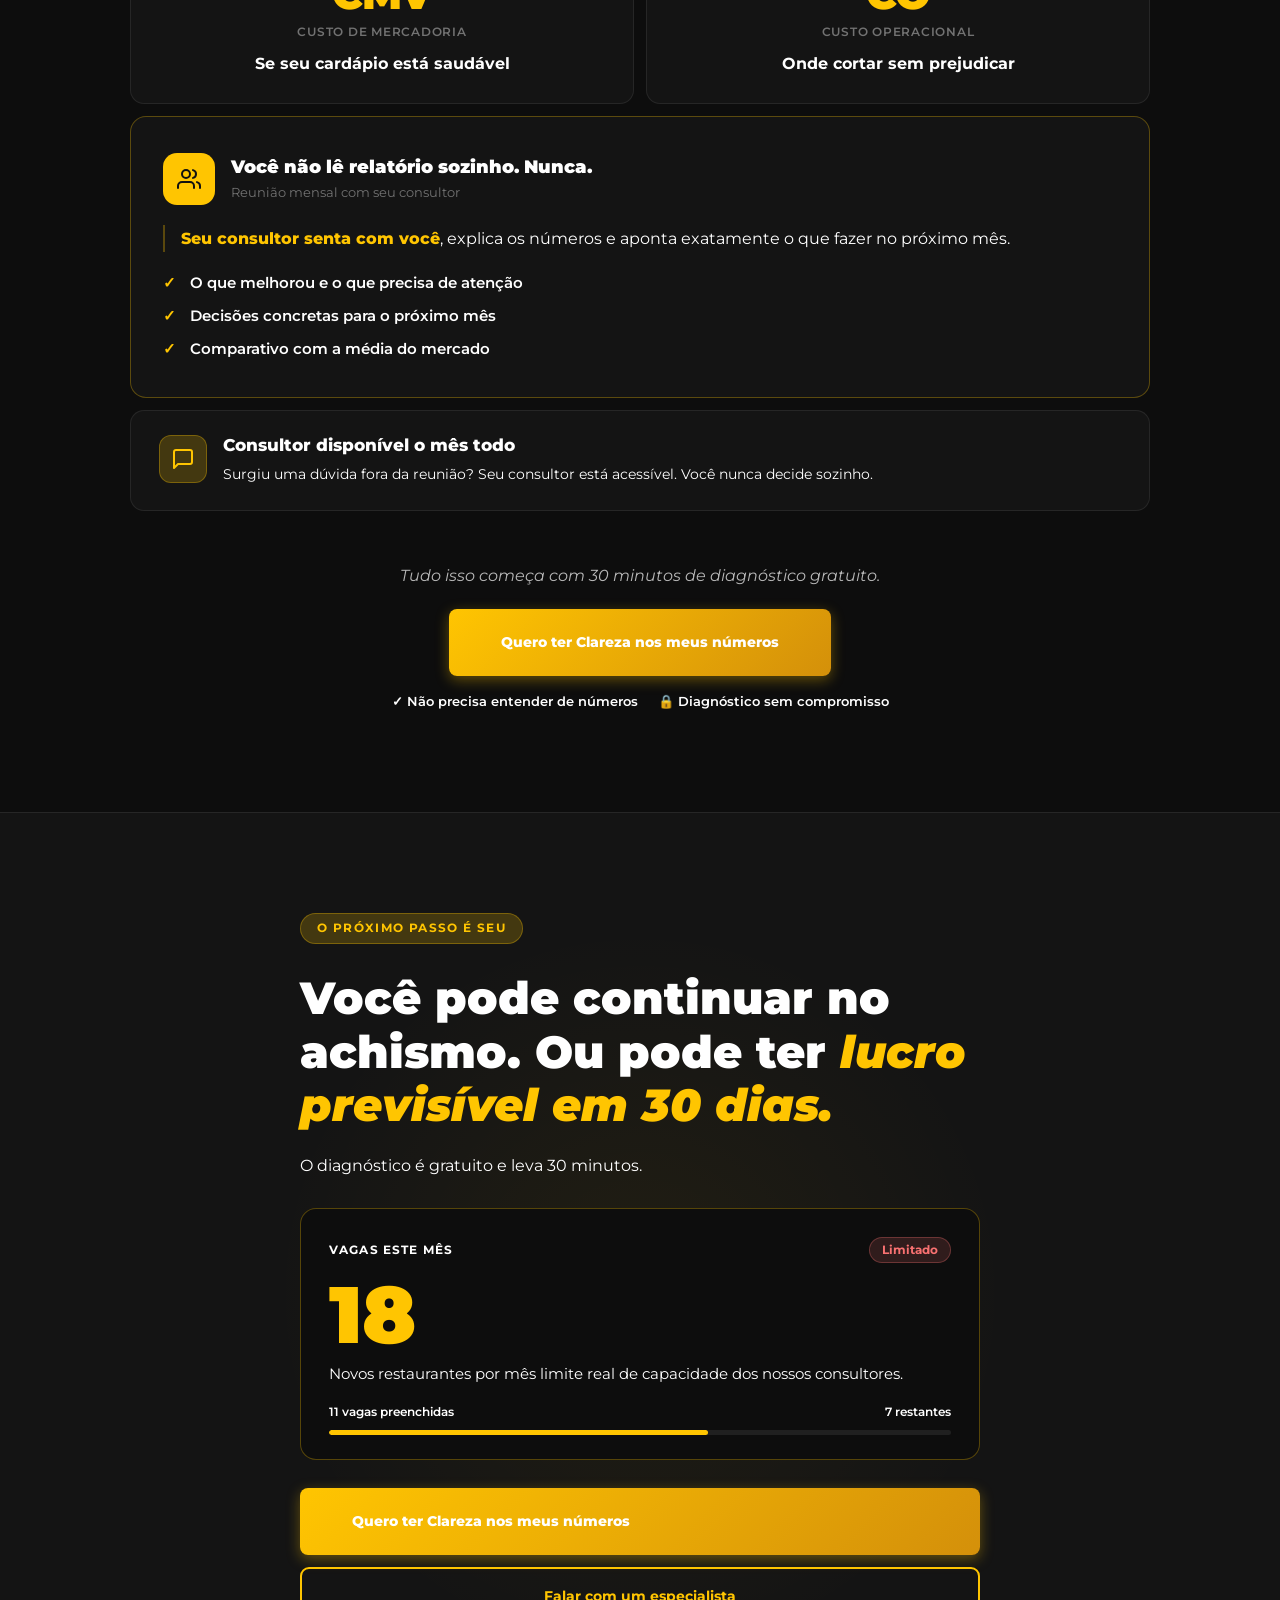
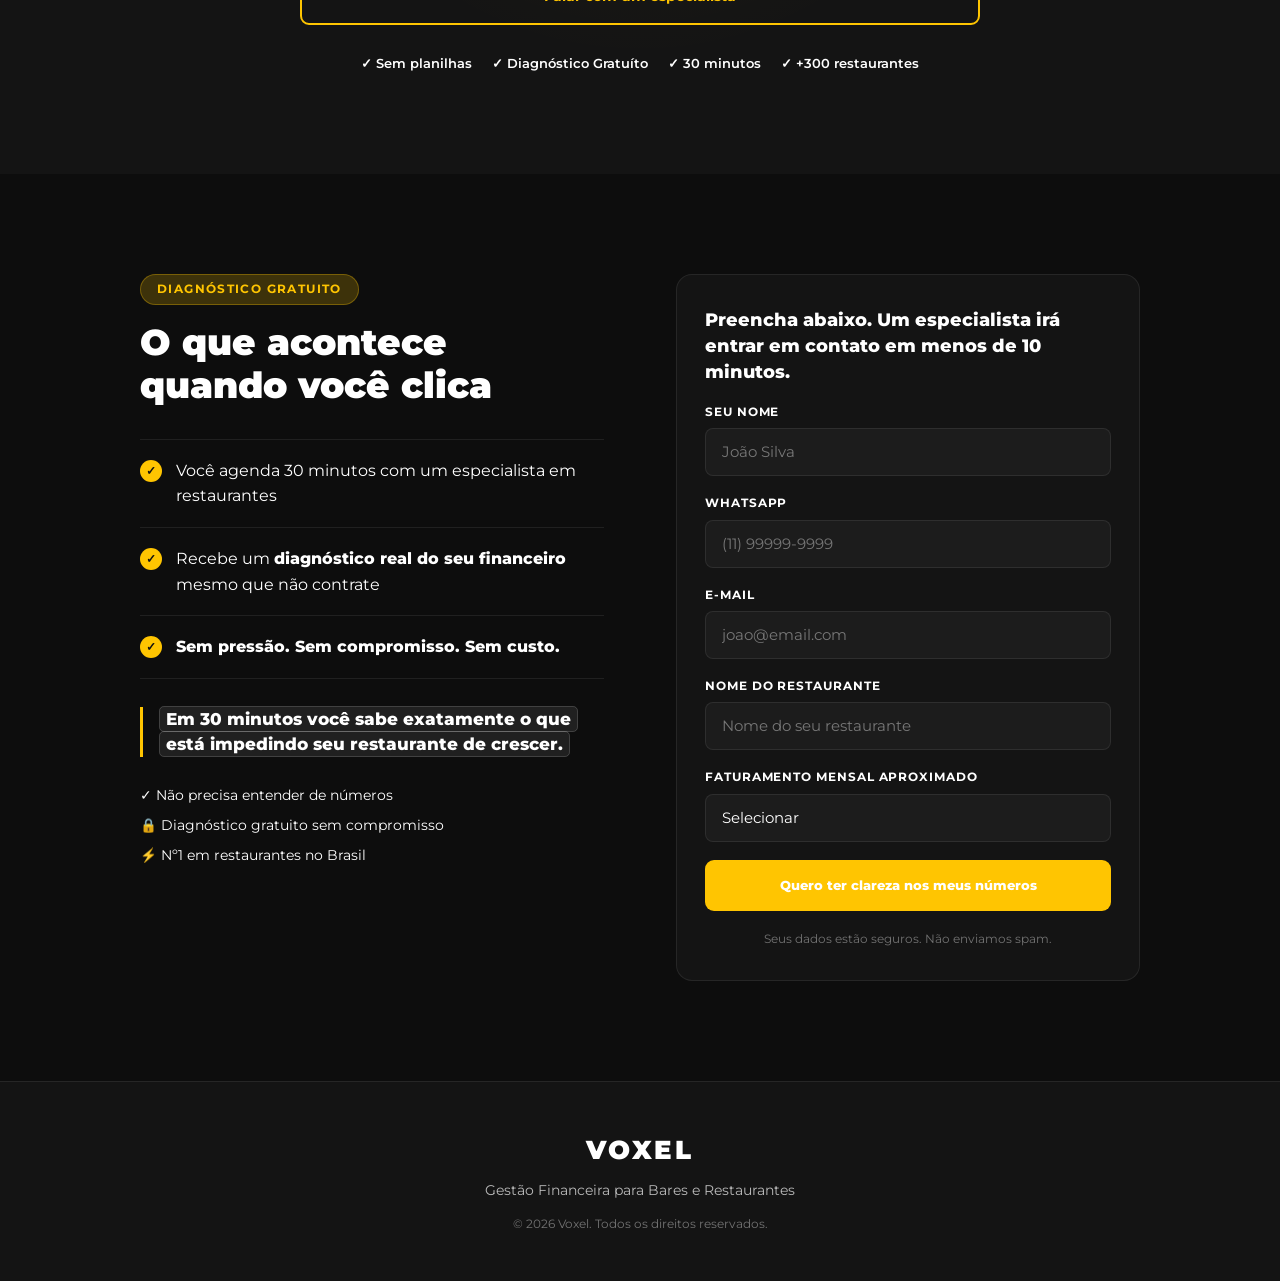
==== commit 52d52e5b: "Add email field to form and include in webhook payload Co-Authored-By: Claude Opus 4.6 <noreply@anth" ====
--- a/index.html
+++ b/index.html
@@ -735,6 +735,10 @@
               <input type="tel" id="whatsapp" name="whatsapp" placeholder="(11) 99999-9999" required>
             </div>
             <div class="form__field">
+              <label for="email">E-mail</label>
+              <input type="email" id="email" name="email" placeholder="joao@email.com" required>
+            </div>
+            <div class="form__field">
               <label for="restaurante">Nome do restaurante</label>
               <input type="text" id="restaurante" name="restaurante" placeholder="Nome do seu restaurante" required>
             </div>
@@ -834,6 +838,7 @@
 
         var nome = document.getElementById('nome').value;
         var whatsapp = document.getElementById('whatsapp').value;
+        var email = document.getElementById('email').value;
         var restaurante = document.getElementById('restaurante').value;
         var faturamento = document.getElementById('faturamento').value;
 
@@ -848,6 +853,7 @@
           user_data: {
             nome: nome,
             whatsapp: whatsapp,
+            email: email,
             restaurante: restaurante,
             faturamento: faturamento
           },
@@ -875,6 +881,7 @@
           body: JSON.stringify({
             nome: nome,
             whatsapp: whatsapp,
+            email: email,
             restaurante: restaurante,
             faturamento: faturamento,
             location: {
